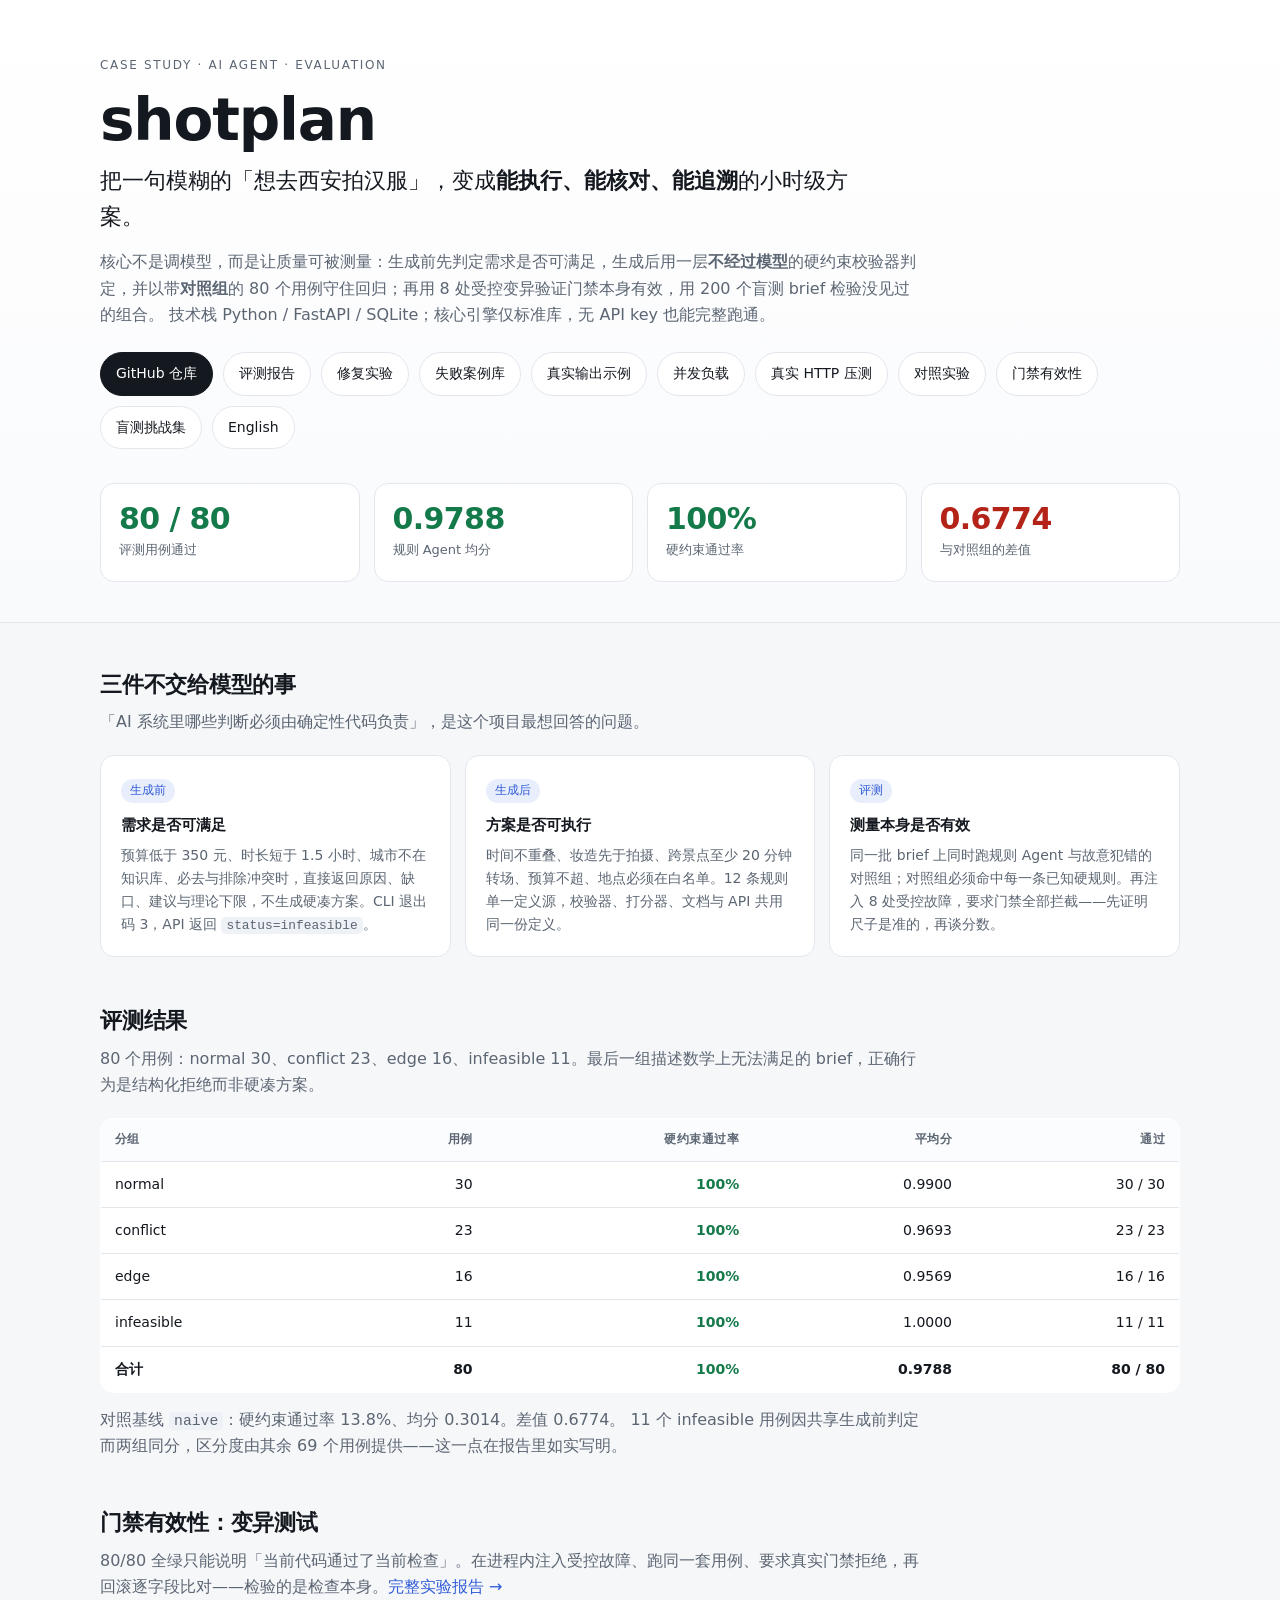
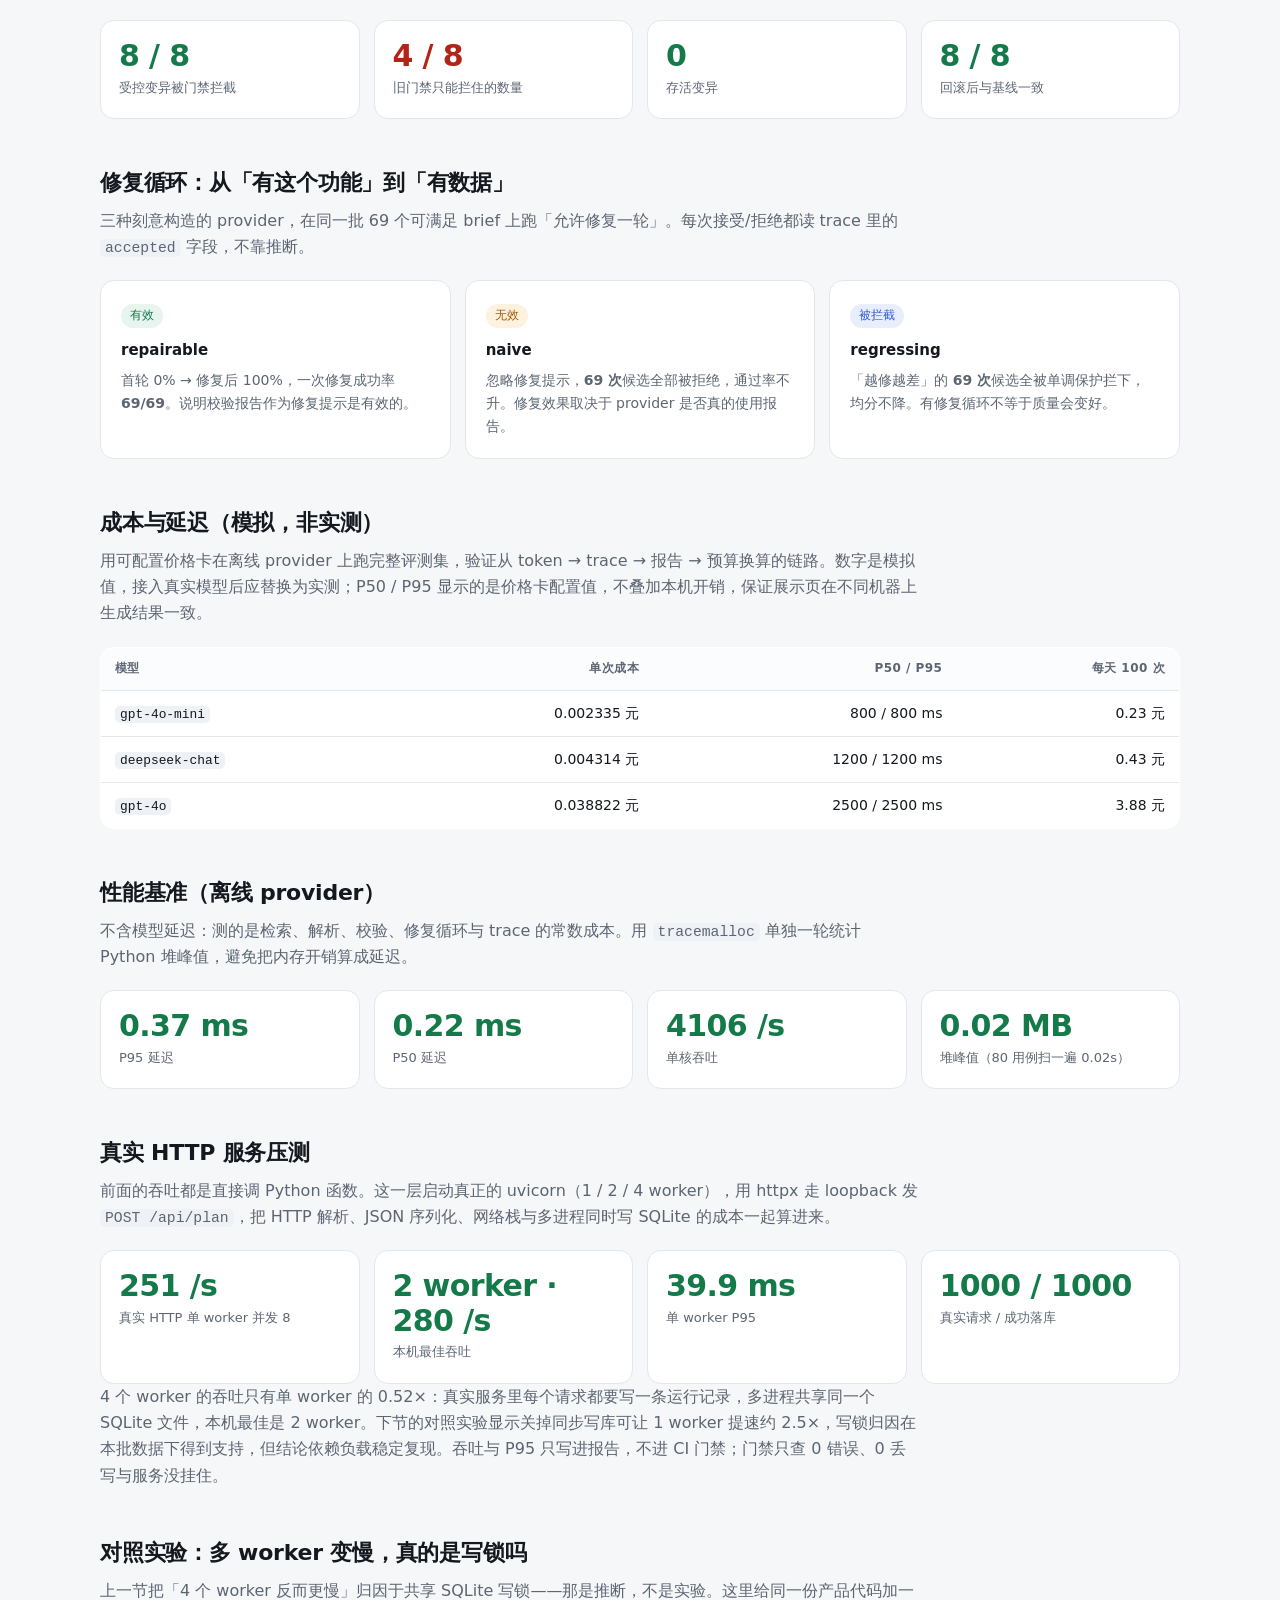
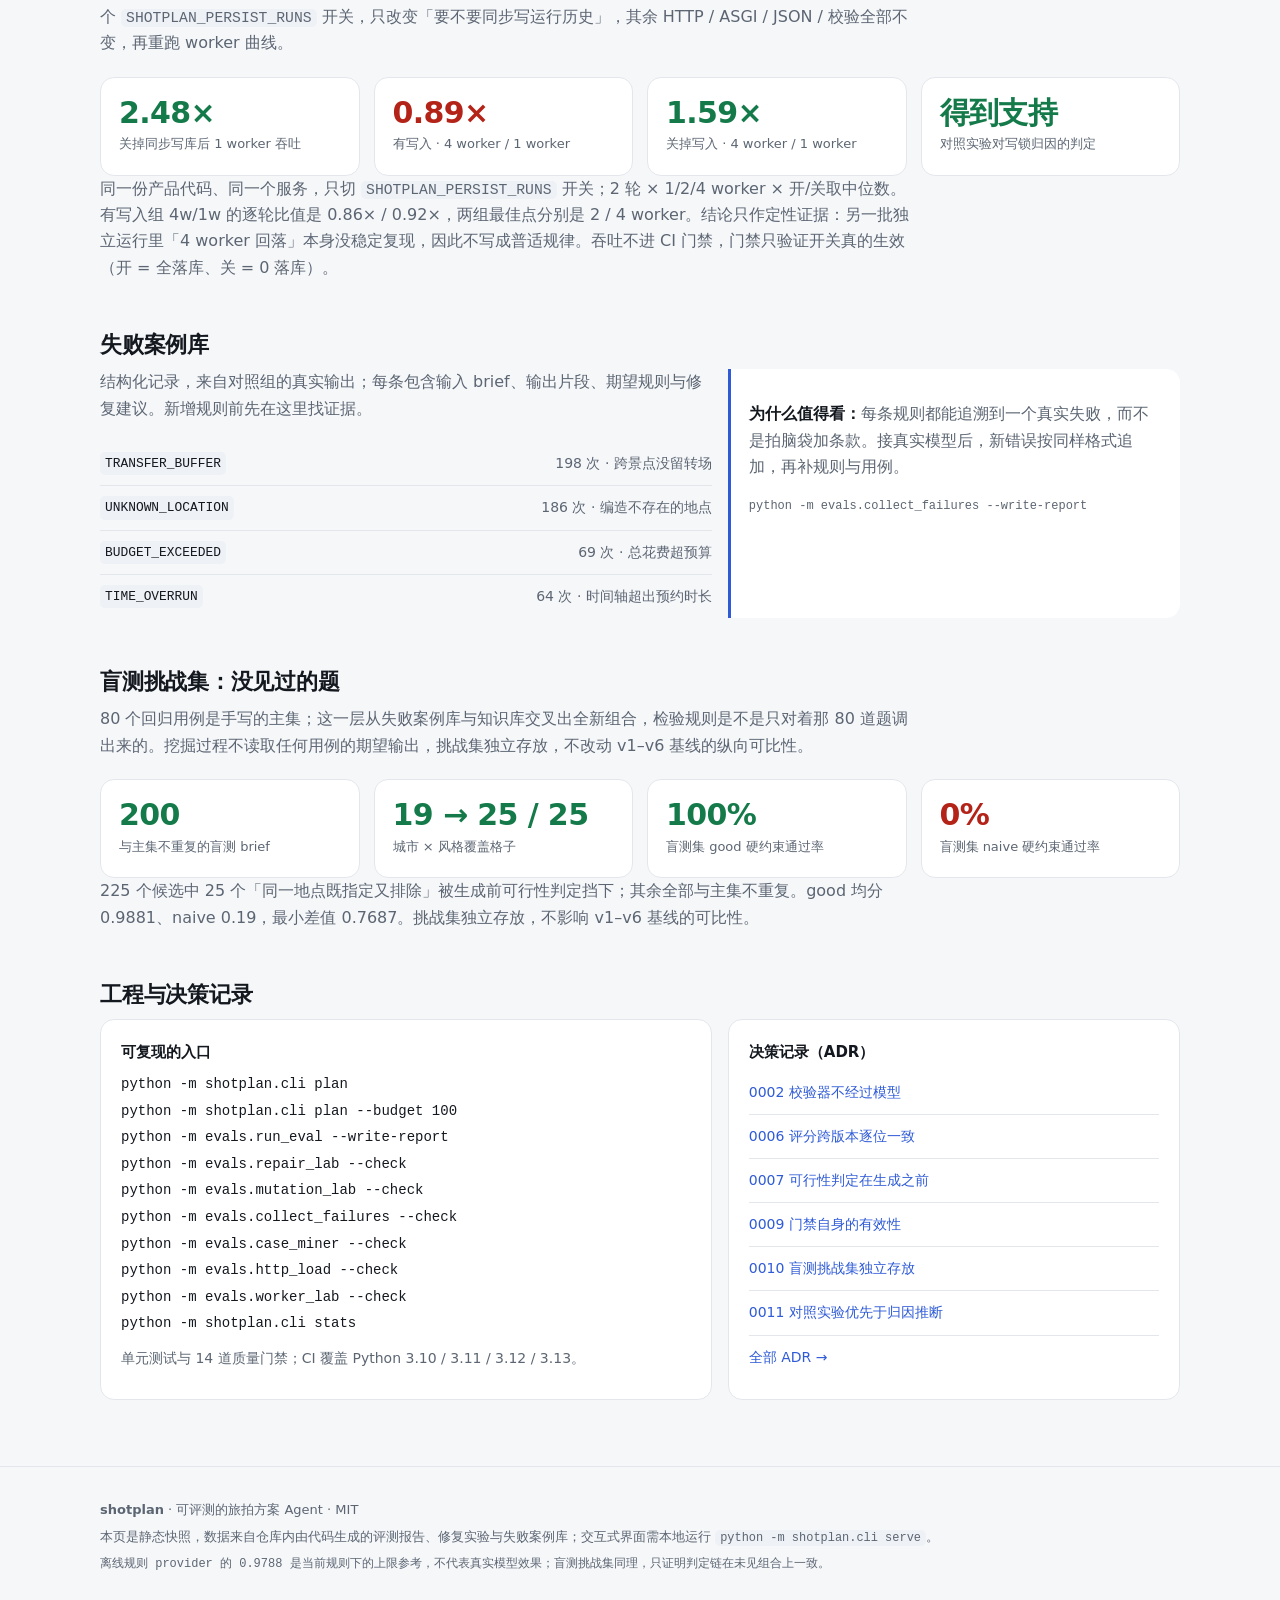
==== docs/index.html @ bf177c8c "feat: test the v0.8.0 bottleneck claim with a controlled experiment (v0.9.0) v0.8.0 inferred from on" ====
<!DOCTYPE html>
<html lang="zh-CN">
<head>
<meta charset="utf-8">
<meta name="viewport" content="width=device-width, initial-scale=1">
<title>shotplan · 可评测的旅拍方案 Agent</title>
<meta name="description" content="一个把「可执行」写成可测试规则、并用对照组评测证明质量可测量的 AI Agent 项目。">
<style>
  :root {
    --bg: #f6f7f9;
    --surface: #ffffff;
    --ink: #14181f;
    --muted: #5c6673;
    --line: #e3e7ec;
    --brand: #2f5bd7;
    --brand-soft: #e9eefc;
    --good: #157a4a;
    --good-soft: #e7f5ee;
    --warn: #a35a00;
    --warn-soft: #fdf1e0;
    --bad: #b42318;
    --bad-soft: #fdeceb;
    --radius: 14px;
    --mono: ui-monospace, SFMono-Regular, Menlo, Consolas, monospace;
  }
  * { box-sizing: border-box; }
  body {
    margin: 0;
    background: var(--bg);
    color: var(--ink);
    font-family: system-ui, -apple-system, "Segoe UI", "PingFang SC", "Microsoft YaHei", sans-serif;
    line-height: 1.65;
    -webkit-font-smoothing: antialiased;
  }
  .wrap { width: min(1080px, calc(100% - 40px)); margin: 0 auto; }
  a { color: var(--brand); text-decoration: none; }
  a:hover { text-decoration: underline; }
  code { font-family: var(--mono); font-size: .92em; background: #eef1f5; padding: 1px 5px; border-radius: 5px; }

  .hero { background: linear-gradient(180deg, #ffffff 0%, #f9fafc 100%); border-bottom: 1px solid var(--line); padding: 56px 0 40px; }
  .eyebrow { font-size: 12px; letter-spacing: .14em; color: var(--muted); text-transform: uppercase; margin-bottom: 14px; }
  h1 { font-size: clamp(38px, 6vw, 58px); line-height: 1.05; margin: 0 0 12px; letter-spacing: -.02em; }
  .lede { font-size: clamp(18px, 2.2vw, 22px); margin: 0 0 14px; max-width: 760px; }
  .sub { color: var(--muted); max-width: 820px; margin: 0 0 24px; }
  .links { display: flex; flex-wrap: wrap; gap: 10px; margin-bottom: 34px; }
  .btn { display: inline-flex; align-items: center; gap: 8px; padding: 9px 15px; border-radius: 999px; border: 1px solid var(--line); background: var(--surface); color: var(--ink); font-size: 14px; }
  .btn.primary { background: var(--ink); border-color: var(--ink); color: #fff; }
  .btn:hover { text-decoration: none; border-color: #c9d0d9; }
  .btn.primary:hover { background: #000; }

  .metrics { display: grid; grid-template-columns: repeat(auto-fit, minmax(180px, 1fr)); gap: 14px; }
  .metric { background: var(--surface); border: 1px solid var(--line); border-radius: var(--radius); padding: 18px; }
  .metric b { display: block; font-size: 30px; line-height: 1.15; letter-spacing: -.02em; }
  .metric span { color: var(--muted); font-size: 13px; }
  .metric.good b { color: var(--good); }
  .metric.bad b { color: var(--bad); }

  main { padding: 44px 0 20px; }
  section { margin-bottom: 46px; }
  h2 { font-size: 22px; margin: 0 0 6px; letter-spacing: -.01em; }
  .section-note { color: var(--muted); margin: 0 0 20px; max-width: 820px; }
  h3 { font-size: 15px; margin: 0 0 6px; }

  .cards { display: grid; grid-template-columns: repeat(auto-fit, minmax(260px, 1fr)); gap: 14px; }
  .card { background: var(--surface); border: 1px solid var(--line); border-radius: var(--radius); padding: 20px; }
  .card p { color: var(--muted); margin: 0; font-size: 14px; }
  .tag { display: inline-block; font-size: 12px; padding: 2px 9px; border-radius: 999px; background: var(--brand-soft); color: var(--brand); margin-bottom: 10px; }
  .tag.good { background: var(--good-soft); color: var(--good); }
  .tag.warn { background: var(--warn-soft); color: var(--warn); }

  table { width: 100%; border-collapse: collapse; background: var(--surface); border: 1px solid var(--line); border-radius: var(--radius); overflow: hidden; font-size: 14px; }
  th, td { padding: 11px 14px; text-align: left; border-bottom: 1px solid var(--line); vertical-align: top; }
  th { background: #fbfcfd; font-weight: 600; color: var(--muted); font-size: 12px; letter-spacing: .04em; text-transform: uppercase; }
  tr:last-child td { border-bottom: none; }
  td.num, th.num { text-align: right; font-variant-numeric: tabular-nums; }
  .pass { color: var(--good); font-weight: 600; }
  .fail { color: var(--bad); font-weight: 600; }

  .split { display: grid; grid-template-columns: 1.15fr .85fr; gap: 16px; }
  @media (max-width: 820px) { .split { grid-template-columns: 1fr; } }

  .quote { border-left: 3px solid var(--brand); background: var(--surface); border-radius: 0 var(--radius) var(--radius) 0; padding: 16px 18px; color: var(--muted); }
  .quote strong { color: var(--ink); }

  ul.clean { list-style: none; padding: 0; margin: 0; }
  ul.clean li { padding: 10px 0; border-bottom: 1px solid var(--line); display: flex; gap: 10px; justify-content: space-between; font-size: 14px; }
  ul.clean li:last-child { border-bottom: none; }
  ul.clean span { color: var(--muted); }

  footer { border-top: 1px solid var(--line); padding: 26px 0 44px; color: var(--muted); font-size: 13px; }
  footer p { margin: 6px 0; }
  .mono { font-family: var(--mono); font-size: 12px; }
</style>
</head>
<body>

<header class="hero">
  <div class="wrap">
    <div class="eyebrow">Case study · AI agent · Evaluation</div>
    <h1>shotplan</h1>
    <p class="lede">把一句模糊的「想去西安拍汉服」，变成<strong>能执行、能核对、能追溯</strong>的小时级方案。</p>
    <p class="sub">
      核心不是调模型，而是让质量可被测量：生成前先判定需求是否可满足，生成后用一层<strong>不经过模型</strong>的硬约束校验器判定，并以带<strong>对照组</strong>的 80 个用例守住回归；再用 8 处受控变异验证门禁本身有效，用 200 个盲测 brief 检验没见过的组合。
      技术栈 Python / FastAPI / SQLite；核心引擎仅标准库，无 API key 也能完整跑通。
    </p>
    <div class="links">
      <a class="btn primary" href="https://github.com/zhaozilong6666/shotplan">GitHub 仓库</a>
      <a class="btn" href="https://github.com/zhaozilong6666/shotplan/blob/main/docs/eval-report.md">评测报告</a>
      <a class="btn" href="https://github.com/zhaozilong6666/shotplan/blob/main/docs/repair-experiment.md">修复实验</a>
      <a class="btn" href="https://github.com/zhaozilong6666/shotplan/blob/main/docs/failure-gallery.md">失败案例库</a>
      <a class="btn" href="https://github.com/zhaozilong6666/shotplan/blob/main/docs/examples.md">真实输出示例</a>
      <a class="btn" href="https://github.com/zhaozilong6666/shotplan/blob/main/docs/loadtest.md">并发负载</a>
      <a class="btn" href="https://github.com/zhaozilong6666/shotplan/blob/main/docs/http-load.md">真实 HTTP 压测</a>
      <a class="btn" href="https://github.com/zhaozilong6666/shotplan/blob/main/docs/worker-bottleneck.md">对照实验</a>
      <a class="btn" href="https://github.com/zhaozilong6666/shotplan/blob/main/docs/mutation-report.md">门禁有效性</a>
      <a class="btn" href="https://github.com/zhaozilong6666/shotplan/blob/main/docs/case-mining.md">盲测挑战集</a>
      <a class="btn" href="https://github.com/zhaozilong6666/shotplan/blob/main/README.en.md">English</a>
    </div>
    <div class="metrics">
      <div class="metric good"><b>80 / 80</b><span>评测用例通过</span></div>
      <div class="metric good"><b>0.9788</b><span>规则 Agent 均分</span></div>
      <div class="metric good"><b>100%</b><span>硬约束通过率</span></div>
      <div class="metric bad"><b>0.6774</b><span>与对照组的差值</span></div>
    </div>
  </header>

<main class="wrap">

  <section>
    <h2>三件不交给模型的事</h2>
    <p class="section-note">「AI 系统里哪些判断必须由确定性代码负责」，是这个项目最想回答的问题。</p>
    <div class="cards">
      <div class="card">
        <span class="tag">生成前</span>
        <h3>需求是否可满足</h3>
        <p>预算低于 350 元、时长短于 1.5 小时、城市不在知识库、必去与排除冲突时，直接返回原因、缺口、建议与理论下限，不生成硬凑方案。CLI 退出码 3，API 返回 <code>status=infeasible</code>。</p>
      </div>
      <div class="card">
        <span class="tag">生成后</span>
        <h3>方案是否可执行</h3>
        <p>时间不重叠、妆造先于拍摄、跨景点至少 20 分钟转场、预算不超、地点必须在白名单。12 条规则单一定义源，校验器、打分器、文档与 API 共用同一份定义。</p>
      </div>
      <div class="card">
        <span class="tag">评测</span>
        <h3>测量本身是否有效</h3>
        <p>同一批 brief 上同时跑规则 Agent 与故意犯错的对照组；对照组必须命中每一条已知硬规则。再注入 8 处受控故障，要求门禁全部拦截——先证明尺子是准的，再谈分数。</p>
      </div>
    </div>
  </section>

  <section>
    <h2>评测结果</h2>
    <p class="section-note">80 个用例：normal 30、conflict 23、edge 16、infeasible 11。最后一组描述数学上无法满足的 brief，正确行为是结构化拒绝而非硬凑方案。</p>
    <table>
      <thead>
        <tr><th>分组</th><th class="num">用例</th><th class="num">硬约束通过率</th><th class="num">平均分</th><th class="num">通过</th></tr>
      </thead>
      <tbody>
        <tr><td>normal</td><td class="num">30</td><td class="num pass">100%</td><td class="num">0.9900</td><td class="num">30 / 30</td></tr>
        <tr><td>conflict</td><td class="num">23</td><td class="num pass">100%</td><td class="num">0.9693</td><td class="num">23 / 23</td></tr>
        <tr><td>edge</td><td class="num">16</td><td class="num pass">100%</td><td class="num">0.9569</td><td class="num">16 / 16</td></tr>
        <tr><td>infeasible</td><td class="num">11</td><td class="num pass">100%</td><td class="num">1.0000</td><td class="num">11 / 11</td></tr>
        <tr><td><strong>合计</strong></td><td class="num"><strong>80</strong></td><td class="num pass"><strong>100%</strong></td><td class="num"><strong>0.9788</strong></td><td class="num"><strong>80 / 80</strong></td></tr>
      </tbody>
    </table>
    <p class="section-note" style="margin-top:14px">
      对照基线 <code>naive</code>：硬约束通过率 13.8%、均分 0.3014。差值 0.6774。
      11 个 infeasible 用例因共享生成前判定而两组同分，区分度由其余 69 个用例提供——这一点在报告里如实写明。
    </p>
  </section>

  <section>
    <h2>门禁有效性：变异测试</h2>
    <p class="section-note">80/80 全绿只能说明「当前代码通过了当前检查」。在进程内注入受控故障、跑同一套用例、要求真实门禁拒绝，再回滚逐字段比对——检验的是检查本身。<a href="https://github.com/zhaozilong6666/shotplan/blob/main/docs/mutation-report.md">完整实验报告 →</a></p>
    <div class="metrics mutation">
      <div class="metric good"><b>8 / 8</b><span>受控变异被门禁拦截</span></div>
      <div class="metric bad"><b>4 / 8</b><span>旧门禁只能拦住的数量</span></div>
      <div class="metric good"><b>0</b><span>存活变异</span></div>
      <div class="metric good"><b>8 / 8</b><span>回滚后与基线一致</span></div>
    </div>
  </section>

  <section>
    <h2>修复循环：从「有这个功能」到「有数据」</h2>
    <p class="section-note">三种刻意构造的 provider，在同一批 69 个可满足 brief 上跑「允许修复一轮」。每次接受/拒绝都读 trace 里的 <code>accepted</code> 字段，不靠推断。</p>
    <div class="cards">
      <div class="card">
        <span class="tag good">有效</span>
        <h3>repairable</h3>
        <p>首轮 0% → 修复后 100%，一次修复成功率 <strong>69/69</strong>。说明校验报告作为修复提示是有效的。</p>
      </div>
      <div class="card">
        <span class="tag warn">无效</span>
        <h3>naive</h3>
        <p>忽略修复提示，<strong>69 次</strong>候选全部被拒绝，通过率不升。修复效果取决于 provider 是否真的使用报告。</p>
      </div>
      <div class="card">
        <span class="tag">被拦截</span>
        <h3>regressing</h3>
        <p>「越修越差」的 <strong>69 次</strong>候选全被单调保护拦下，均分不降。有修复循环不等于质量会变好。</p>
      </div>
    </div>
  </section>

  <section>
    <h2>成本与延迟（模拟，非实测）</h2>
    <p class="section-note">用可配置价格卡在离线 provider 上跑完整评测集，验证从 token → trace → 报告 → 预算换算的链路。数字是模拟值，接入真实模型后应替换为实测；P50 / P95 显示的是价格卡配置值，不叠加本机开销，保证展示页在不同机器上生成结果一致。</p>
    <table>
      <thead>
        <tr><th>模型</th><th class="num">单次成本</th><th class="num">P50 / P95</th><th class="num">每天 100 次</th></tr>
      </thead>
      <tbody>
        <tr><td><code>gpt-4o-mini</code></td><td class="num">0.002335 元</td><td class="num">800 / 800 ms</td><td class="num">0.23 元</td></tr>
        <tr><td><code>deepseek-chat</code></td><td class="num">0.004314 元</td><td class="num">1200 / 1200 ms</td><td class="num">0.43 元</td></tr>
        <tr><td><code>gpt-4o</code></td><td class="num">0.038822 元</td><td class="num">2500 / 2500 ms</td><td class="num">3.88 元</td></tr>
      </tbody>
    </table>
  </section>

  <section>
    <h2>性能基准（离线 provider）</h2>
    <p class="section-note">不含模型延迟：测的是检索、解析、校验、修复循环与 trace 的常数成本。用 <code>tracemalloc</code> 单独一轮统计 Python 堆峰值，避免把内存开销算成延迟。</p>
    <div class="metrics perf">
      <div class="metric good"><b>0.37 ms</b><span>P95 延迟</span></div>
      <div class="metric good"><b>0.22 ms</b><span>P50 延迟</span></div>
      <div class="metric good"><b>4106 /s</b><span>单核吞吐</span></div>
      <div class="metric good"><b>0.02 MB</b><span>堆峰值（80 用例扫一遍 0.02s）</span></div>
    </div>
  </section>

  <section>
    <h2>真实 HTTP 服务压测</h2>
    <p class="section-note">前面的吞吐都是直接调 Python 函数。这一层启动真正的 uvicorn（1 / 2 / 4 worker），用 httpx 走 loopback 发 <code>POST /api/plan</code>，把 HTTP 解析、JSON 序列化、网络栈与多进程同时写 SQLite 的成本一起算进来。</p>
    <div class="metrics http-load">
      <div class="metric good"><b>251 /s</b><span>真实 HTTP 单 worker 并发 8</span></div>
      <div class="metric good"><b>2 worker · 280 /s</b><span>本机最佳吞吐</span></div>
      <div class="metric good"><b>39.9 ms</b><span>单 worker P95</span></div>
      <div class="metric good"><b>1000 / 1000</b><span>真实请求 / 成功落库</span></div>
    </div>
    <p class="section-note http-note">
      4 个 worker 的吞吐只有单 worker 的 0.52×：真实服务里每个请求都要写一条运行记录，多进程共享同一个 SQLite 文件，本机最佳是 2 worker。下节的对照实验显示关掉同步写库可让 1 worker 提速约 2.5×，写锁归因在本批数据下得到支持，但结论依赖负载稳定复现。吞吐与 P95 只写进报告，不进 CI 门禁；门禁只查 0 错误、0 丢写与服务没挂住。
    </p>
  </section>

  <section>
    <h2>对照实验：多 worker 变慢，真的是写锁吗</h2>
    <p class="section-note">上一节把「4 个 worker 反而更慢」归因于共享 SQLite 写锁——那是推断，不是实验。这里给同一份产品代码加一个 <code>SHOTPLAN_PERSIST_RUNS</code> 开关，只改变「要不要同步写运行历史」，其余 HTTP / ASGI / JSON / 校验全部不变，再重跑 worker 曲线。</p>
    <div class="metrics worker">
      <div class="metric good"><b>2.48×</b><span>关掉同步写库后 1 worker 吞吐</span></div>
      <div class="metric bad"><b>0.89×</b><span>有写入 · 4 worker / 1 worker</span></div>
      <div class="metric good"><b>1.59×</b><span>关掉写入 · 4 worker / 1 worker</span></div>
      <div class="metric good"><b>得到支持</b><span>对照实验对写锁归因的判定</span></div>
    </div>
    <p class="section-note worker-note">
      同一份产品代码、同一个服务，只切 <code>SHOTPLAN_PERSIST_RUNS</code> 开关；2 轮 × 1/2/4 worker × 开/关取中位数。有写入组 4w/1w 的逐轮比值是 0.86× / 0.92×，两组最佳点分别是 2 / 4 worker。结论只作定性证据：另一批独立运行里「4 worker 回落」本身没稳定复现，因此不写成普适规律。吞吐不进 CI 门禁，门禁只验证开关真的生效（开 = 全落库、关 = 0 落库）。
    </p>
  </section>

  <section>
    <h2>失败案例库</h2>
    <div class="split">
      <div>
        <p class="section-note">结构化记录，来自对照组的真实输出；每条包含输入 brief、输出片段、期望规则与修复建议。新增规则前先在这里找证据。</p>
        <ul class="clean">
          <li><code>TRANSFER_BUFFER</code><span>198 次 · 跨景点没留转场</span></li>
          <li><code>UNKNOWN_LOCATION</code><span>186 次 · 编造不存在的地点</span></li>
          <li><code>BUDGET_EXCEEDED</code><span>69 次 · 总花费超预算</span></li>
          <li><code>TIME_OVERRUN</code><span>64 次 · 时间轴超出预约时长</span></li>
        </ul>
      </div>
      <div class="quote">
        <p><strong>为什么值得看：</strong>每条规则都能追溯到一个真实失败，而不是拍脑袋加条款。接真实模型后，新错误按同样格式追加，再补规则与用例。</p>
        <p class="mono">python -m evals.collect_failures --write-report</p>
      </div>
    </div>
  </section>

  <section>
    <h2>盲测挑战集：没见过的题</h2>
    <p class="section-note">80 个回归用例是手写的主集；这一层从失败案例库与知识库交叉出全新组合，检验规则是不是只对着那 80 道题调出来的。挖掘过程不读取任何用例的期望输出，挑战集独立存放，不改动 v1–v6 基线的纵向可比性。</p>
    <div class="metrics challenge">
      <div class="metric good"><b>200</b><span>与主集不重复的盲测 brief</span></div>
      <div class="metric good"><b>19 → 25 / 25</b><span>城市 × 风格覆盖格子</span></div>
      <div class="metric good"><b>100%</b><span>盲测集 good 硬约束通过率</span></div>
      <div class="metric bad"><b>0%</b><span>盲测集 naive 硬约束通过率</span></div>
    </div>
    <p class="section-note challenge-note">
      225 个候选中 25 个「同一地点既指定又排除」被生成前可行性判定挡下；其余全部与主集不重复。good 均分 0.9881、naive 0.19，最小差值 0.7687。挑战集独立存放，不影响 v1–v6 基线的可比性。
    </p>
  </section>

  <section>
    <h2>工程与决策记录</h2>
    <div class="split">
      <div class="card">
        <h3>可复现的入口</h3>
        <p class="mono" style="color:var(--ink); line-height:1.9">
          python -m shotplan.cli plan<br>
          python -m shotplan.cli plan --budget 100<br>
          python -m evals.run_eval --write-report<br>
          python -m evals.repair_lab --check<br>
          python -m evals.mutation_lab --check<br>
          python -m evals.collect_failures --check<br>
          python -m evals.case_miner --check<br>
          python -m evals.http_load --check<br>
          python -m evals.worker_lab --check<br>
          python -m shotplan.cli stats
        </p>
        <p style="margin-top:10px">单元测试与 14 道质量门禁；CI 覆盖 Python 3.10 / 3.11 / 3.12 / 3.13。</p>
      </div>
      <div class="card">
        <h3>决策记录（ADR）</h3>
        <ul class="clean">
          <li><a href="https://github.com/zhaozilong6666/shotplan/blob/main/docs/adr/0002-validator-outside-model.md">0002 校验器不经过模型</a></li>
          <li><a href="https://github.com/zhaozilong6666/shotplan/blob/main/docs/adr/0006-scoring-determinism.md">0006 评分跨版本逐位一致</a></li>
          <li><a href="https://github.com/zhaozilong6666/shotplan/blob/main/docs/adr/0007-feasibility-before-generation.md">0007 可行性判定在生成之前</a></li>
          <li><a href="https://github.com/zhaozilong6666/shotplan/blob/main/docs/adr/0009-gate-sensitivity.md">0009 门禁自身的有效性</a></li>
          <li><a href="https://github.com/zhaozilong6666/shotplan/blob/main/docs/adr/0010-holdout-challenge-set.md">0010 盲测挑战集独立存放</a></li>
          <li><a href="https://github.com/zhaozilong6666/shotplan/blob/main/docs/adr/0011-controlled-experiment-over-inference.md">0011 对照实验优先于归因推断</a></li>
          <li><a href="https://github.com/zhaozilong6666/shotplan/tree/main/docs/adr">全部 ADR →</a></li>
        </ul>
      </div>
    </div>
  </section>

</main>

<footer>
  <div class="wrap">
    <p><strong>shotplan</strong> · 可评测的旅拍方案 Agent · MIT</p>
    <p>本页是静态快照，数据来自仓库内由代码生成的评测报告、修复实验与失败案例库；交互式界面需本地运行 <code>python -m shotplan.cli serve</code>。</p>
    <p class="mono">离线规则 provider 的 0.9788 是当前规则下的上限参考，不代表真实模型效果；盲测挑战集同理，只证明判定链在未见组合上一致。</p>
  </div>
</footer>

</body>
</html>
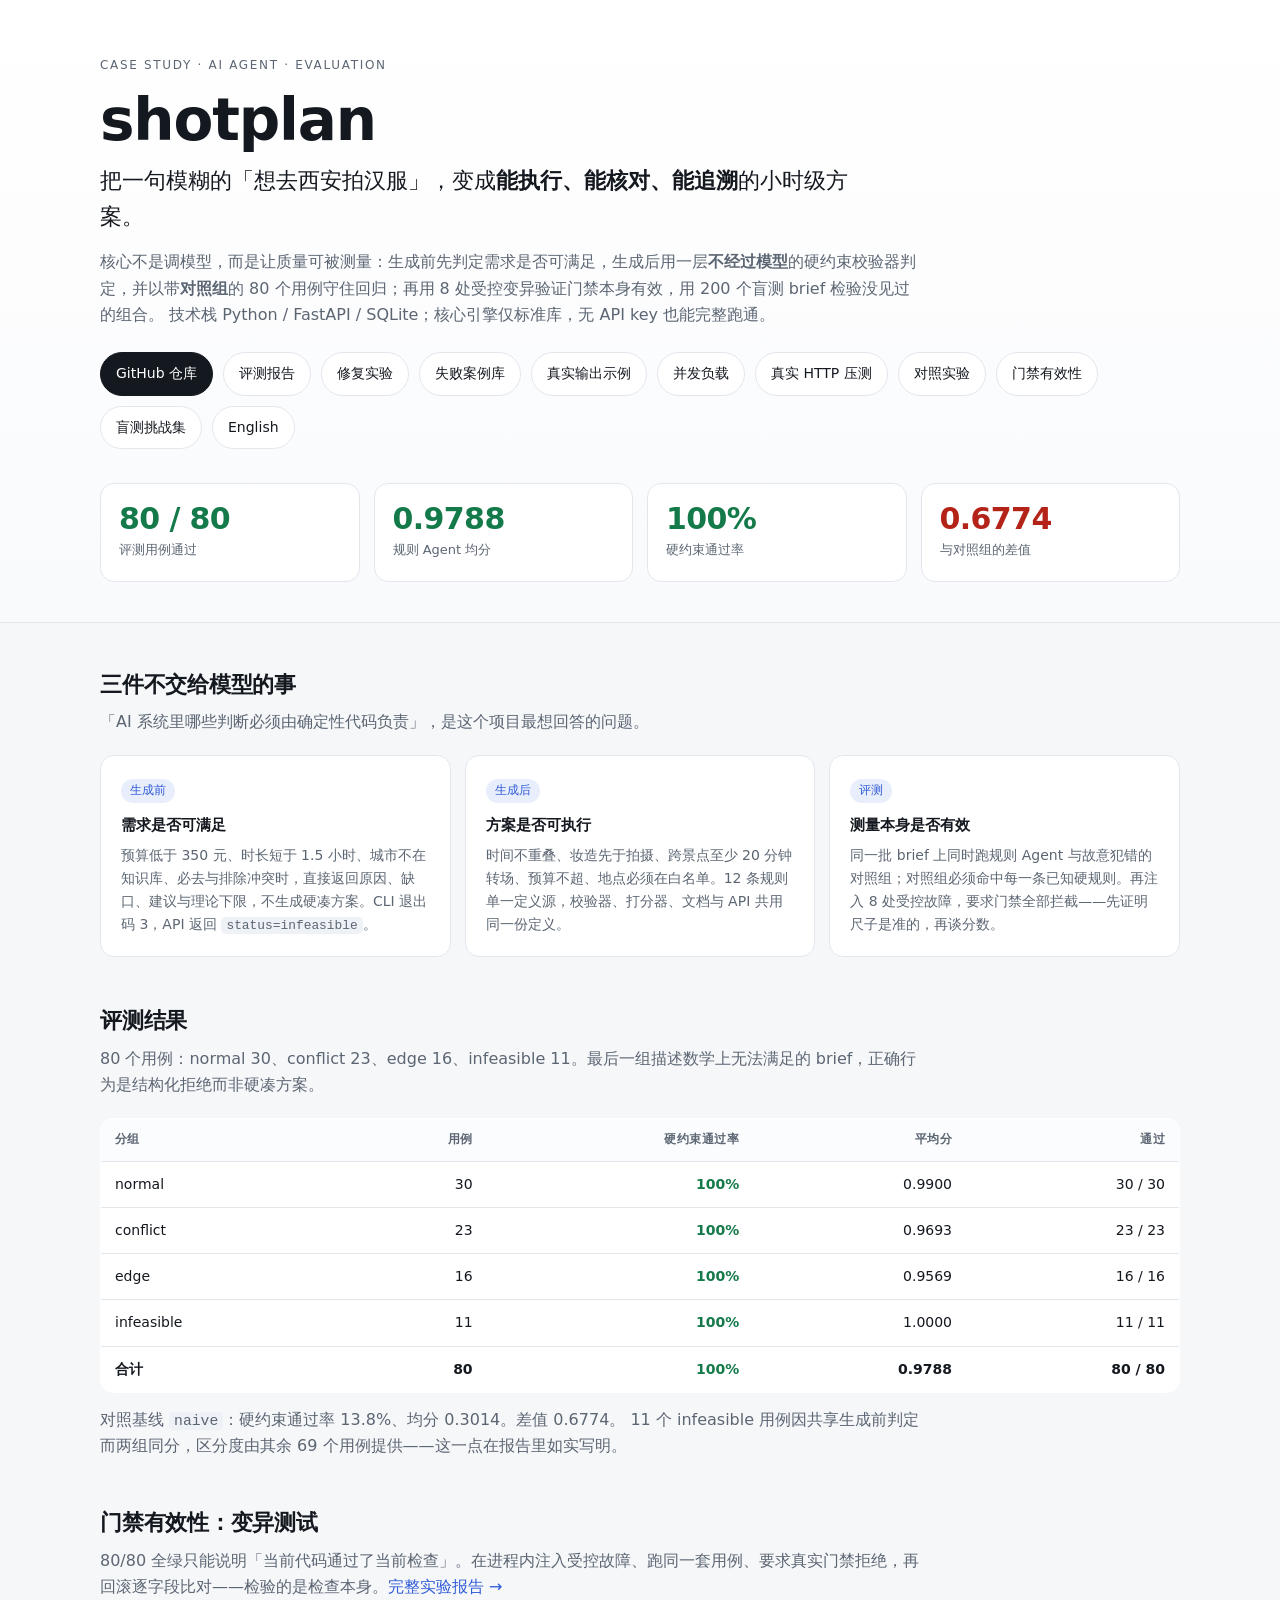
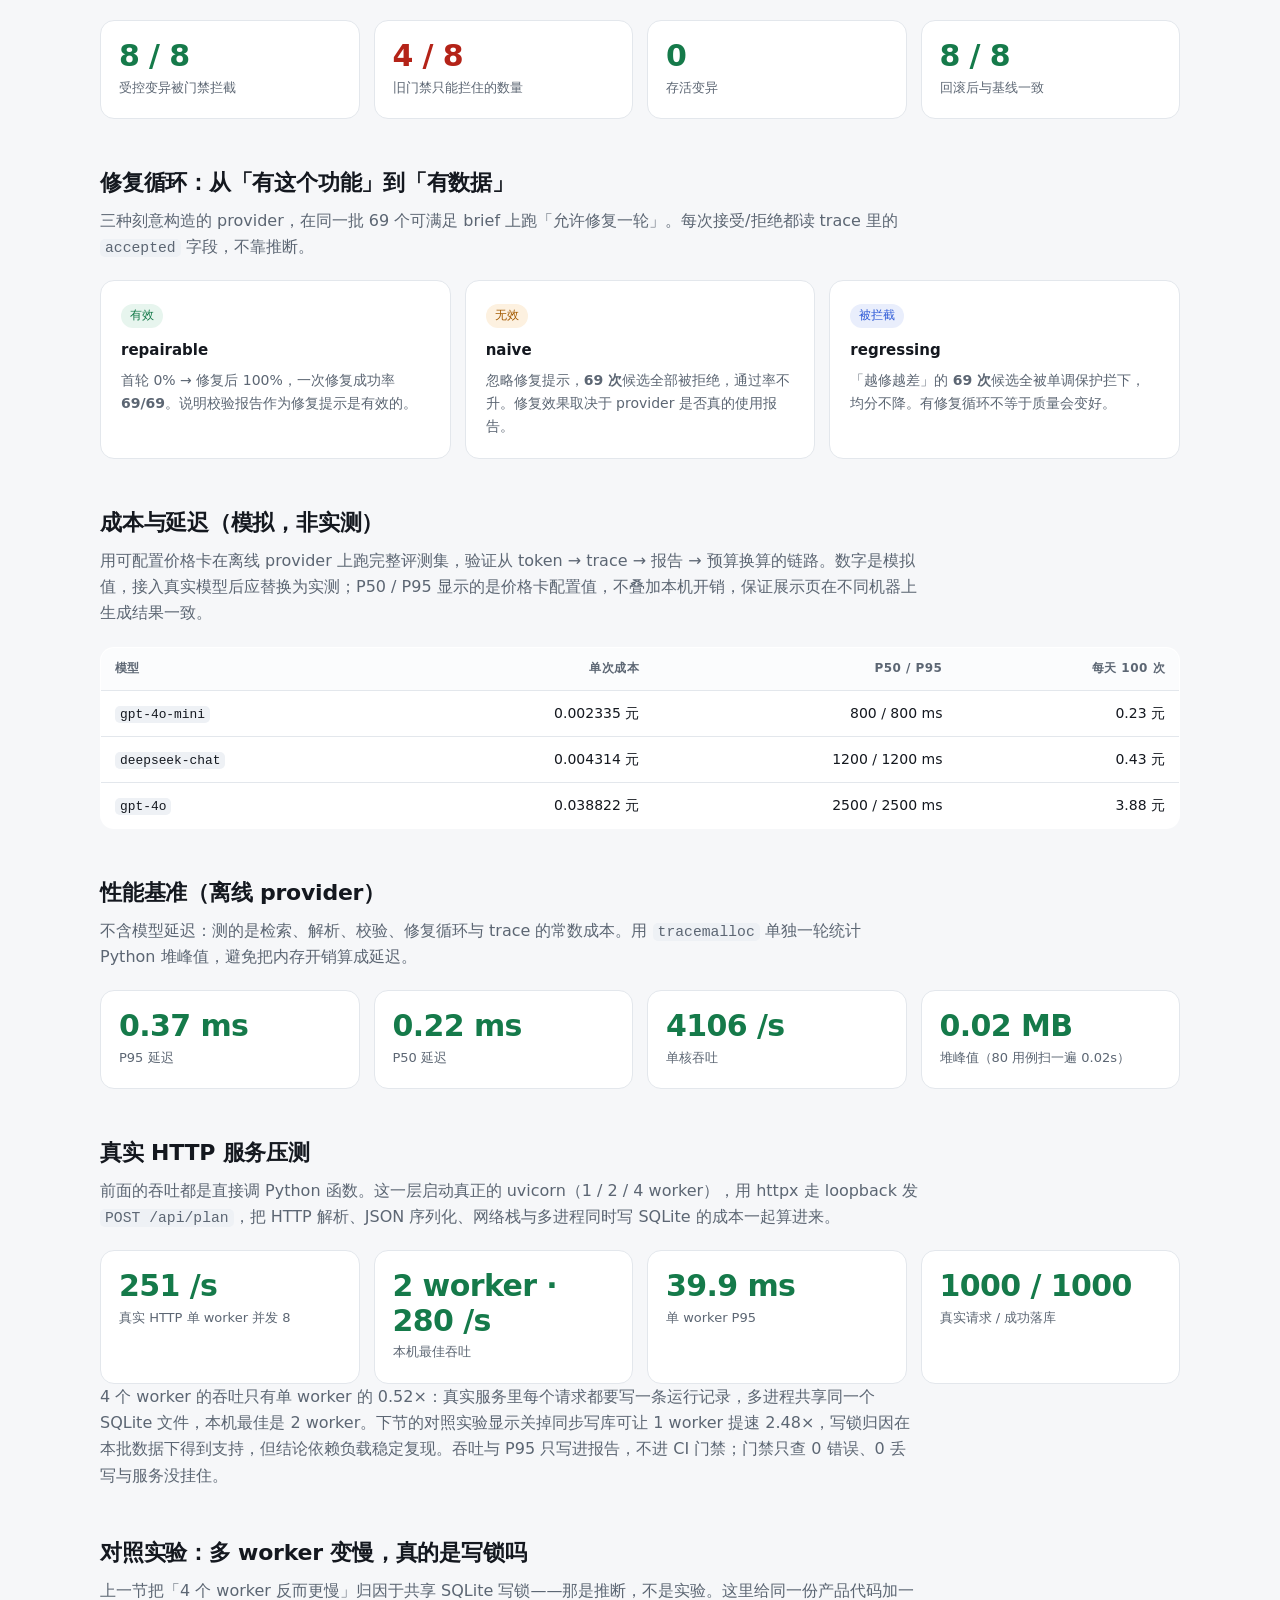
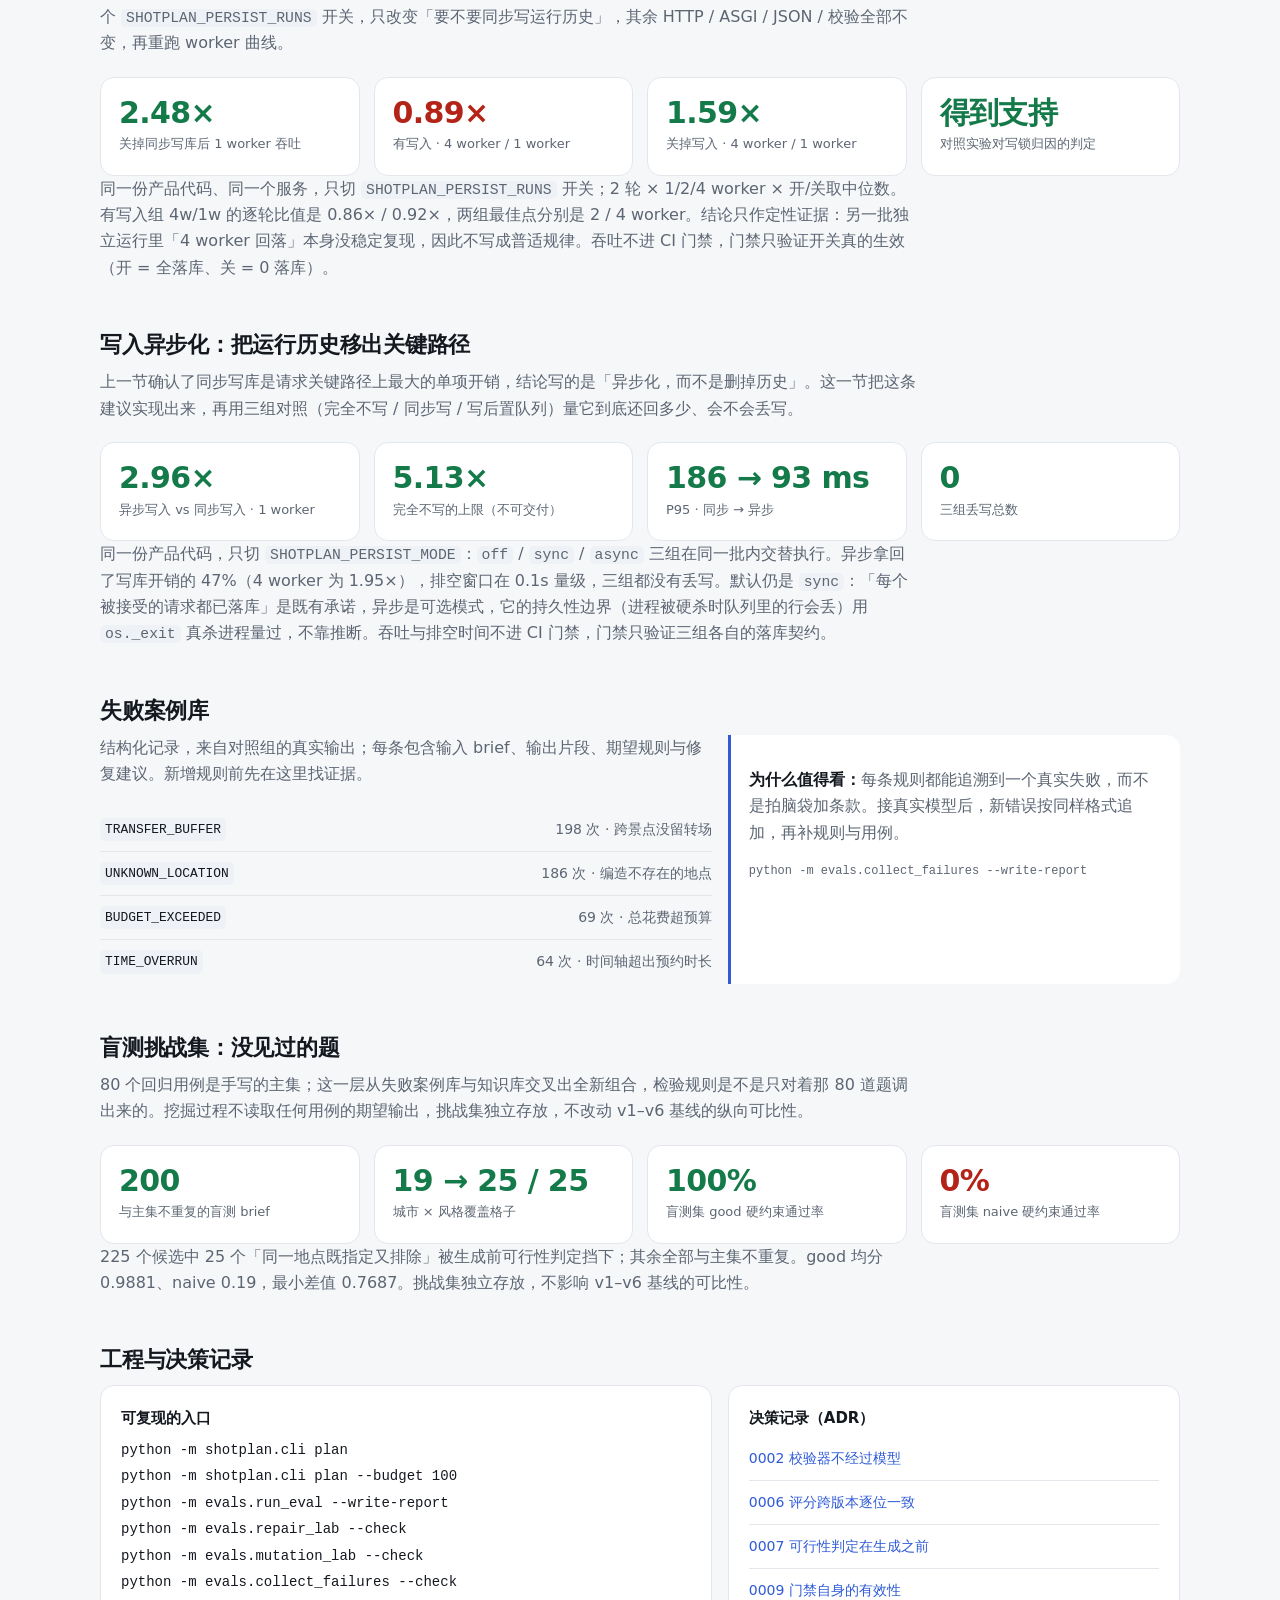
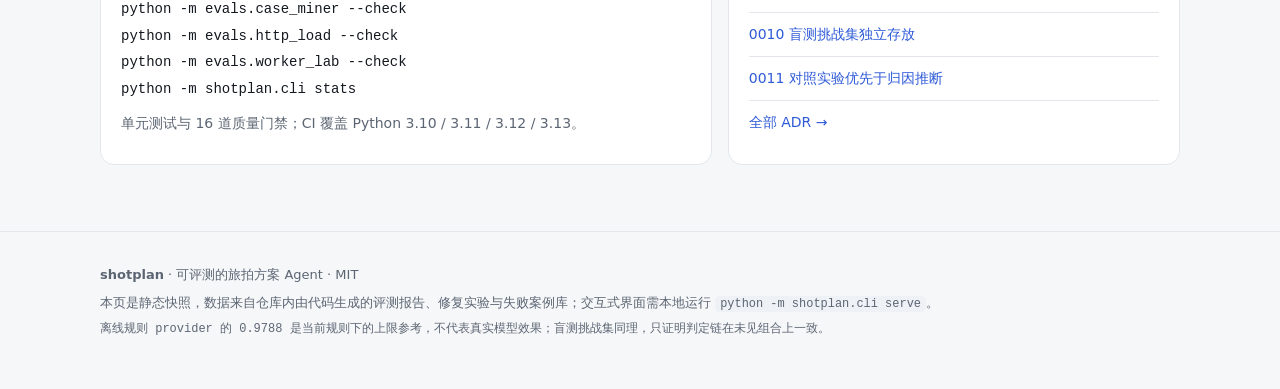
==== commit dec3fe73: "feat: move run-history writes off the request path, and make the pipeline contract executable (v0.10" ====
--- a/docs/index.html
+++ b/docs/index.html
@@ -238,7 +238,7 @@
       <div class="metric good"><b>1000 / 1000</b><span>真实请求 / 成功落库</span></div>
     </div>
     <p class="section-note http-note">
-      4 个 worker 的吞吐只有单 worker 的 0.52×：真实服务里每个请求都要写一条运行记录，多进程共享同一个 SQLite 文件，本机最佳是 2 worker。下节的对照实验显示关掉同步写库可让 1 worker 提速约 2.5×，写锁归因在本批数据下得到支持，但结论依赖负载稳定复现。吞吐与 P95 只写进报告，不进 CI 门禁；门禁只查 0 错误、0 丢写与服务没挂住。
+      4 个 worker 的吞吐只有单 worker 的 0.52×：真实服务里每个请求都要写一条运行记录，多进程共享同一个 SQLite 文件，本机最佳是 2 worker。下节的对照实验显示关掉同步写库可让 1 worker 提速 2.48×，写锁归因在本批数据下得到支持，但结论依赖负载稳定复现。吞吐与 P95 只写进报告，不进 CI 门禁；门禁只查 0 错误、0 丢写与服务没挂住。
     </p>
   </section>
 
@@ -253,6 +253,20 @@
     </div>
     <p class="section-note worker-note">
       同一份产品代码、同一个服务，只切 <code>SHOTPLAN_PERSIST_RUNS</code> 开关；2 轮 × 1/2/4 worker × 开/关取中位数。有写入组 4w/1w 的逐轮比值是 0.86× / 0.92×，两组最佳点分别是 2 / 4 worker。结论只作定性证据：另一批独立运行里「4 worker 回落」本身没稳定复现，因此不写成普适规律。吞吐不进 CI 门禁，门禁只验证开关真的生效（开 = 全落库、关 = 0 落库）。
+    </p>
+  </section>
+
+  <section>
+    <h2>写入异步化：把运行历史移出关键路径</h2>
+    <p class="section-note">上一节确认了同步写库是请求关键路径上最大的单项开销，结论写的是「异步化，而不是删掉历史」。这一节把这条建议实现出来，再用三组对照（完全不写 / 同步写 / 写后置队列）量它到底还回多少、会不会丢写。</p>
+    <div class="metrics persist">
+      <div class="metric good"><b>2.96×</b><span>异步写入 vs 同步写入 · 1 worker</span></div>
+      <div class="metric good"><b>5.13×</b><span>完全不写的上限（不可交付）</span></div>
+      <div class="metric good"><b>186 → 93 ms</b><span>P95 · 同步 → 异步</span></div>
+      <div class="metric good"><b>0</b><span>三组丢写总数</span></div>
+    </div>
+    <p class="section-note persist-note">
+      同一份产品代码，只切 <code>SHOTPLAN_PERSIST_MODE</code>：<code>off</code> / <code>sync</code> / <code>async</code> 三组在同一批内交替执行。异步拿回了写库开销的 47%（4 worker 为 1.95×），排空窗口在 0.1s 量级，三组都没有丢写。默认仍是 <code>sync</code>：「每个被接受的请求都已落库」是既有承诺，异步是可选模式，它的持久性边界（进程被硬杀时队列里的行会丢）用 <code>os._exit</code> 真杀进程量过，不靠推断。吞吐与排空时间不进 CI 门禁，门禁只验证三组各自的落库契约。
     </p>
   </section>
 
@@ -306,7 +320,7 @@
           python -m evals.worker_lab --check<br>
           python -m shotplan.cli stats
         </p>
-        <p style="margin-top:10px">单元测试与 14 道质量门禁；CI 覆盖 Python 3.10 / 3.11 / 3.12 / 3.13。</p>
+        <p style="margin-top:10px">单元测试与 16 道质量门禁；CI 覆盖 Python 3.10 / 3.11 / 3.12 / 3.13。</p>
       </div>
       <div class="card">
         <h3>决策记录（ADR）</h3>
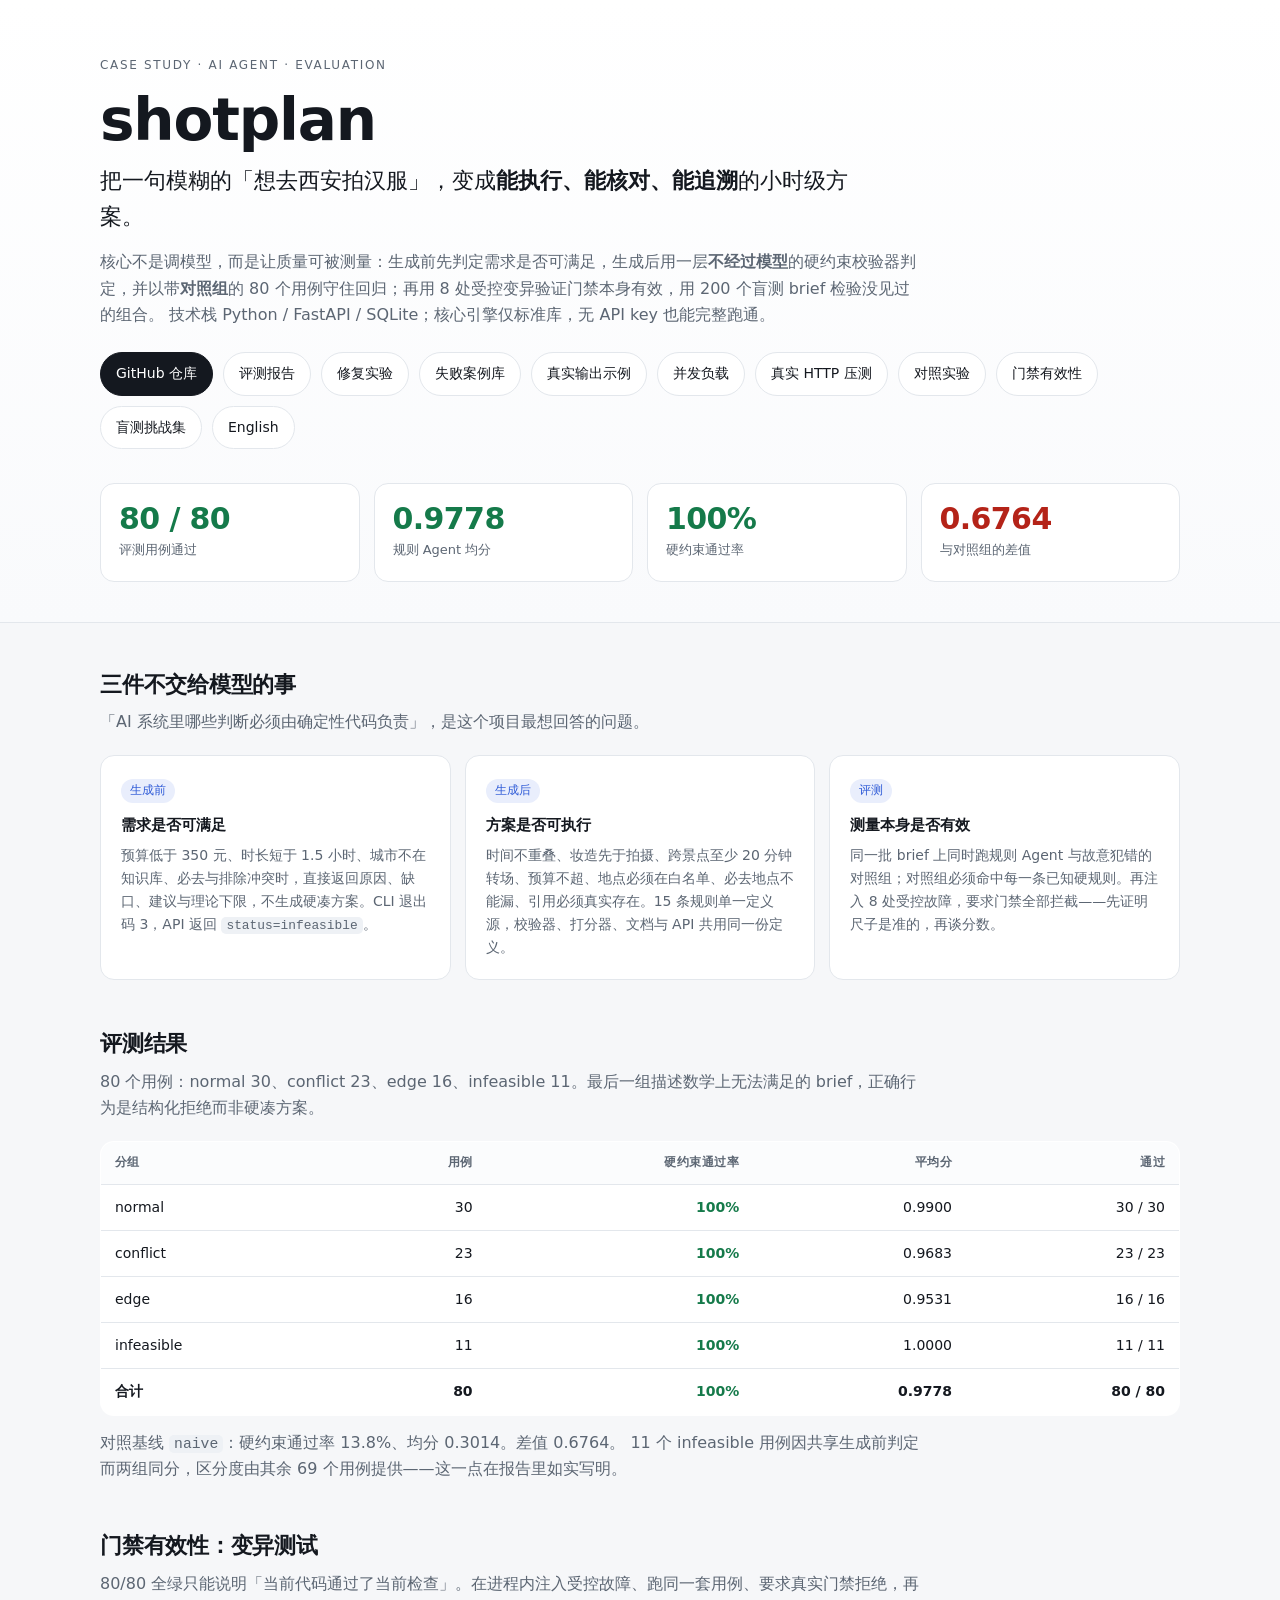
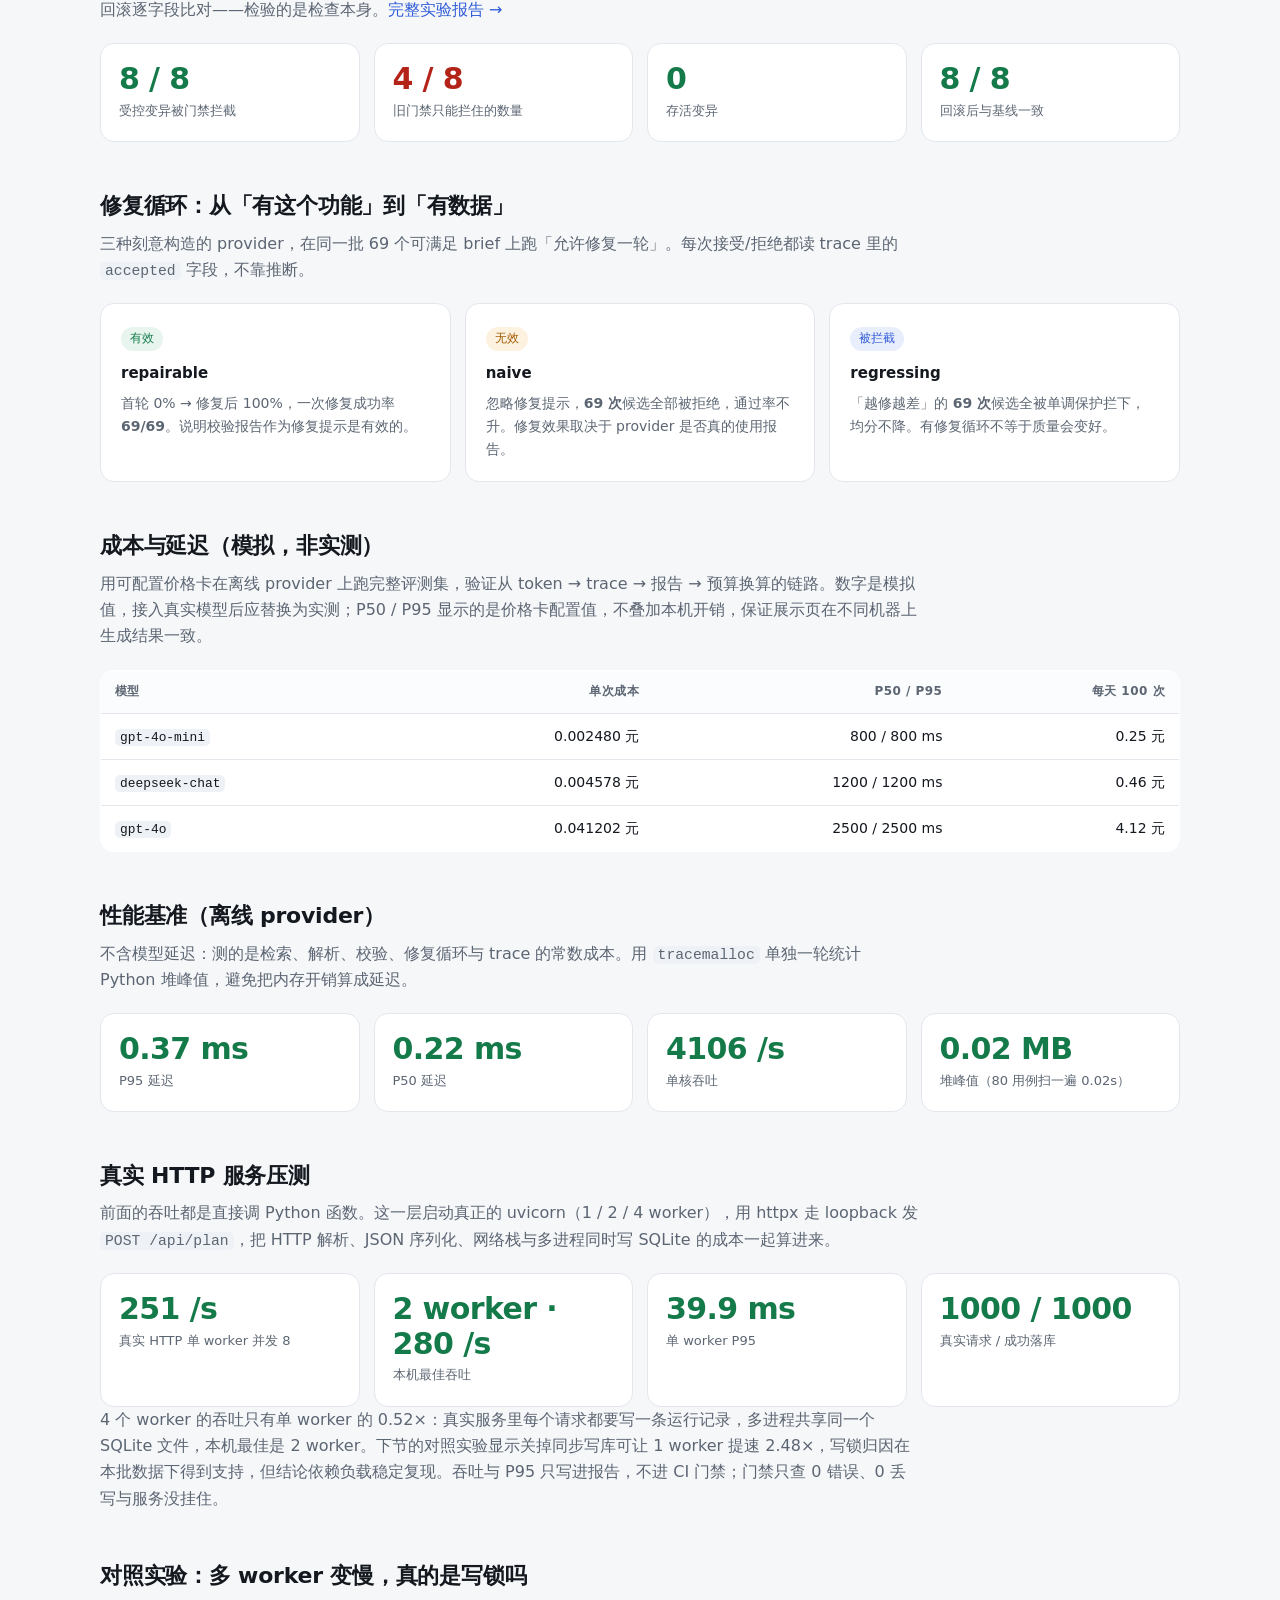
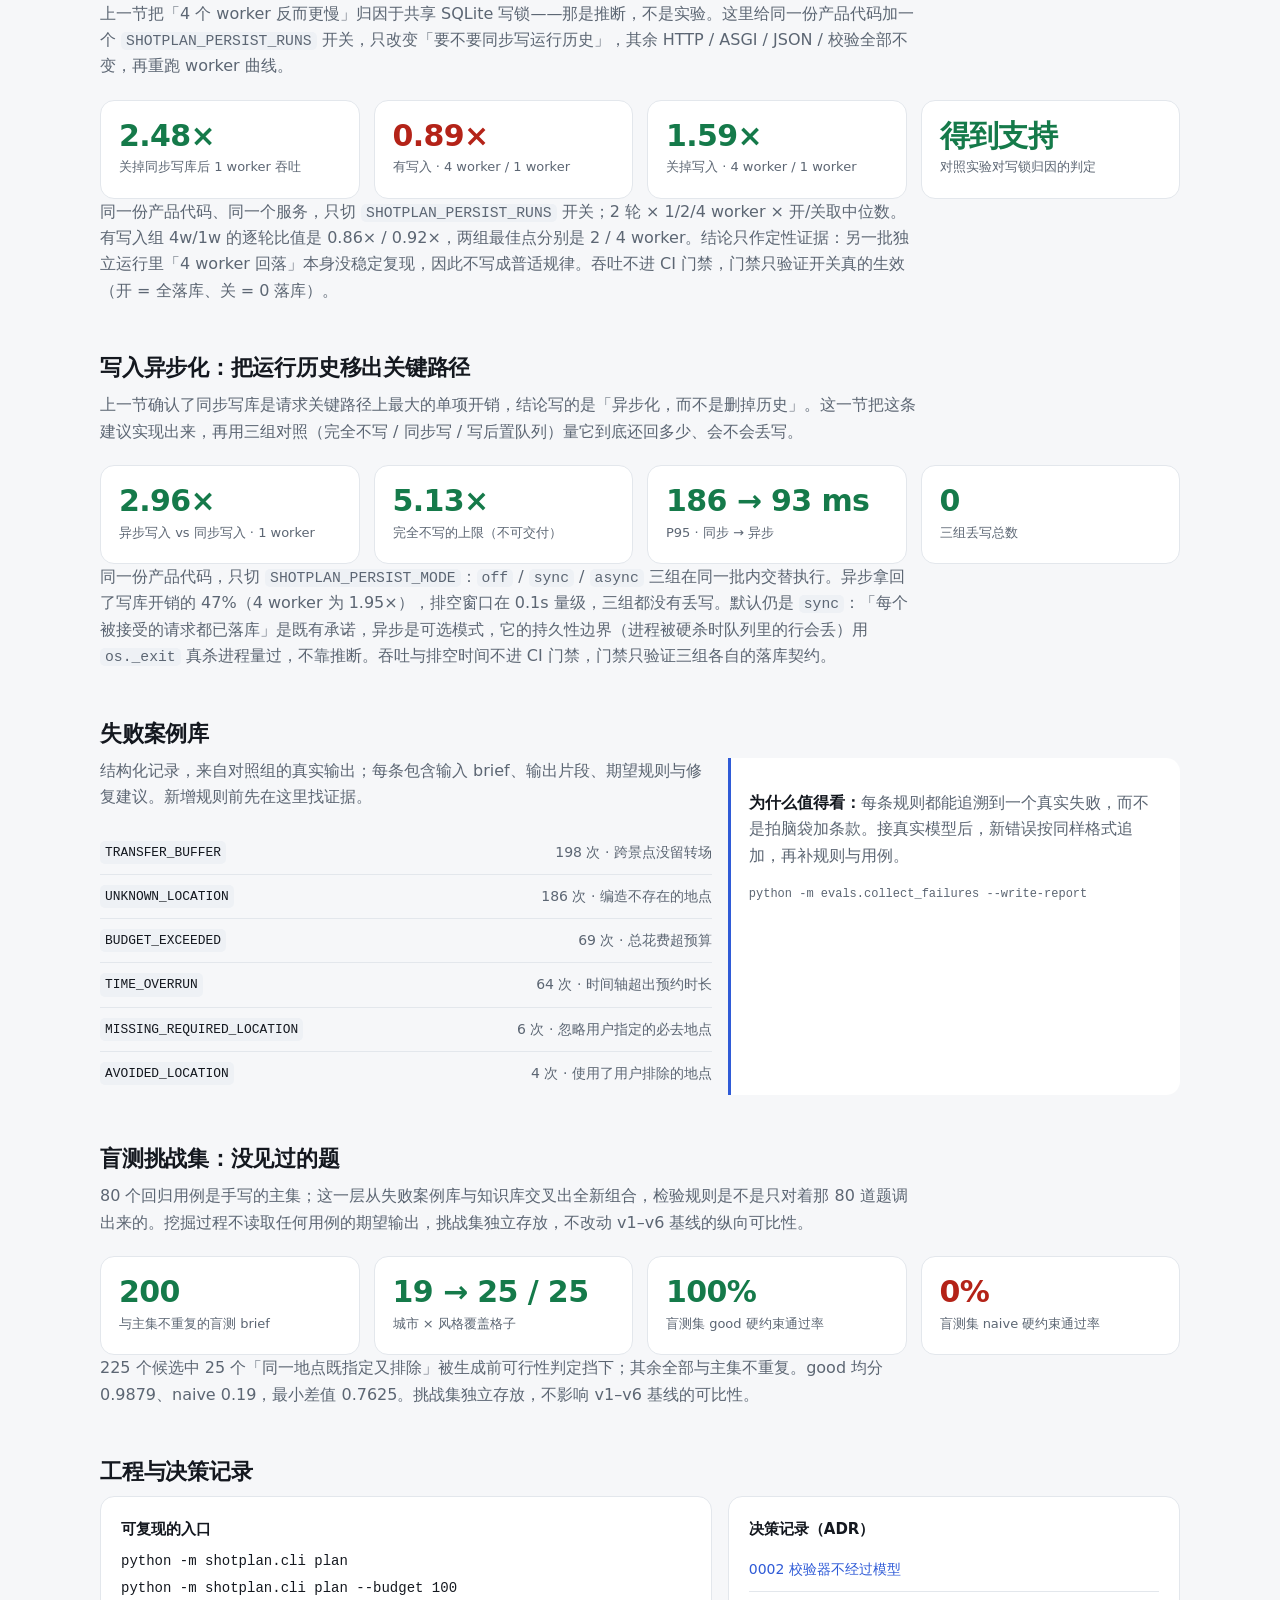
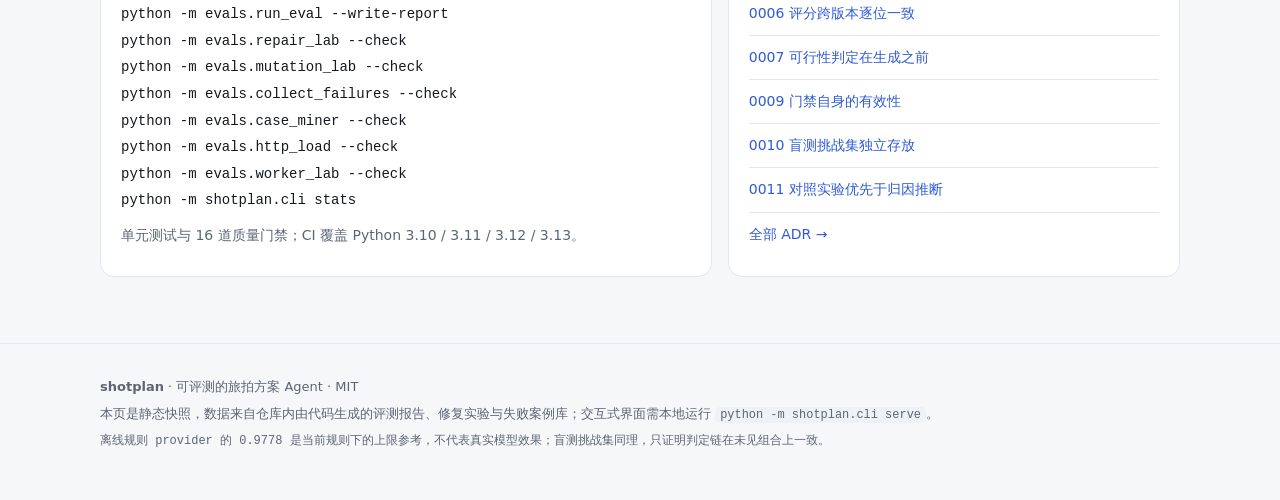
==== commit ca177580: "feat: hard request constraints, reproducible traces, deployment guards 审计后合并（详见 docs/review-2026-11-" ====
--- a/docs/index.html
+++ b/docs/index.html
@@ -118,9 +118,9 @@
     </div>
     <div class="metrics">
       <div class="metric good"><b>80 / 80</b><span>评测用例通过</span></div>
-      <div class="metric good"><b>0.9788</b><span>规则 Agent 均分</span></div>
+      <div class="metric good"><b>0.9778</b><span>规则 Agent 均分</span></div>
       <div class="metric good"><b>100%</b><span>硬约束通过率</span></div>
-      <div class="metric bad"><b>0.6774</b><span>与对照组的差值</span></div>
+      <div class="metric bad"><b>0.6764</b><span>与对照组的差值</span></div>
     </div>
   </header>
 
@@ -138,7 +138,7 @@
       <div class="card">
         <span class="tag">生成后</span>
         <h3>方案是否可执行</h3>
-        <p>时间不重叠、妆造先于拍摄、跨景点至少 20 分钟转场、预算不超、地点必须在白名单。12 条规则单一定义源，校验器、打分器、文档与 API 共用同一份定义。</p>
+        <p>时间不重叠、妆造先于拍摄、跨景点至少 20 分钟转场、预算不超、地点必须在白名单、必去地点不能漏、引用必须真实存在。15 条规则单一定义源，校验器、打分器、文档与 API 共用同一份定义。</p>
       </div>
       <div class="card">
         <span class="tag">评测</span>
@@ -157,14 +157,14 @@
       </thead>
       <tbody>
         <tr><td>normal</td><td class="num">30</td><td class="num pass">100%</td><td class="num">0.9900</td><td class="num">30 / 30</td></tr>
-        <tr><td>conflict</td><td class="num">23</td><td class="num pass">100%</td><td class="num">0.9693</td><td class="num">23 / 23</td></tr>
-        <tr><td>edge</td><td class="num">16</td><td class="num pass">100%</td><td class="num">0.9569</td><td class="num">16 / 16</td></tr>
+        <tr><td>conflict</td><td class="num">23</td><td class="num pass">100%</td><td class="num">0.9683</td><td class="num">23 / 23</td></tr>
+        <tr><td>edge</td><td class="num">16</td><td class="num pass">100%</td><td class="num">0.9531</td><td class="num">16 / 16</td></tr>
         <tr><td>infeasible</td><td class="num">11</td><td class="num pass">100%</td><td class="num">1.0000</td><td class="num">11 / 11</td></tr>
-        <tr><td><strong>合计</strong></td><td class="num"><strong>80</strong></td><td class="num pass"><strong>100%</strong></td><td class="num"><strong>0.9788</strong></td><td class="num"><strong>80 / 80</strong></td></tr>
+        <tr><td><strong>合计</strong></td><td class="num"><strong>80</strong></td><td class="num pass"><strong>100%</strong></td><td class="num"><strong>0.9778</strong></td><td class="num"><strong>80 / 80</strong></td></tr>
       </tbody>
     </table>
     <p class="section-note" style="margin-top:14px">
-      对照基线 <code>naive</code>：硬约束通过率 13.8%、均分 0.3014。差值 0.6774。
+      对照基线 <code>naive</code>：硬约束通过率 13.8%、均分 0.3014。差值 0.6764。
       11 个 infeasible 用例因共享生成前判定而两组同分，区分度由其余 69 个用例提供——这一点在报告里如实写明。
     </p>
   </section>
@@ -210,9 +210,9 @@
         <tr><th>模型</th><th class="num">单次成本</th><th class="num">P50 / P95</th><th class="num">每天 100 次</th></tr>
       </thead>
       <tbody>
-        <tr><td><code>gpt-4o-mini</code></td><td class="num">0.002335 元</td><td class="num">800 / 800 ms</td><td class="num">0.23 元</td></tr>
-        <tr><td><code>deepseek-chat</code></td><td class="num">0.004314 元</td><td class="num">1200 / 1200 ms</td><td class="num">0.43 元</td></tr>
-        <tr><td><code>gpt-4o</code></td><td class="num">0.038822 元</td><td class="num">2500 / 2500 ms</td><td class="num">3.88 元</td></tr>
+        <tr><td><code>gpt-4o-mini</code></td><td class="num">0.002480 元</td><td class="num">800 / 800 ms</td><td class="num">0.25 元</td></tr>
+        <tr><td><code>deepseek-chat</code></td><td class="num">0.004578 元</td><td class="num">1200 / 1200 ms</td><td class="num">0.46 元</td></tr>
+        <tr><td><code>gpt-4o</code></td><td class="num">0.041202 元</td><td class="num">2500 / 2500 ms</td><td class="num">4.12 元</td></tr>
       </tbody>
     </table>
   </section>
@@ -280,6 +280,8 @@
           <li><code>UNKNOWN_LOCATION</code><span>186 次 · 编造不存在的地点</span></li>
           <li><code>BUDGET_EXCEEDED</code><span>69 次 · 总花费超预算</span></li>
           <li><code>TIME_OVERRUN</code><span>64 次 · 时间轴超出预约时长</span></li>
+          <li><code>MISSING_REQUIRED_LOCATION</code><span>6 次 · 忽略用户指定的必去地点</span></li>
+          <li><code>AVOIDED_LOCATION</code><span>4 次 · 使用了用户排除的地点</span></li>
         </ul>
       </div>
       <div class="quote">
@@ -299,7 +301,7 @@
       <div class="metric bad"><b>0%</b><span>盲测集 naive 硬约束通过率</span></div>
     </div>
     <p class="section-note challenge-note">
-      225 个候选中 25 个「同一地点既指定又排除」被生成前可行性判定挡下；其余全部与主集不重复。good 均分 0.9881、naive 0.19，最小差值 0.7687。挑战集独立存放，不影响 v1–v6 基线的可比性。
+      225 个候选中 25 个「同一地点既指定又排除」被生成前可行性判定挡下；其余全部与主集不重复。good 均分 0.9879、naive 0.19，最小差值 0.7625。挑战集独立存放，不影响 v1–v6 基线的可比性。
     </p>
   </section>
 
@@ -343,7 +345,7 @@
   <div class="wrap">
     <p><strong>shotplan</strong> · 可评测的旅拍方案 Agent · MIT</p>
     <p>本页是静态快照，数据来自仓库内由代码生成的评测报告、修复实验与失败案例库；交互式界面需本地运行 <code>python -m shotplan.cli serve</code>。</p>
-    <p class="mono">离线规则 provider 的 0.9788 是当前规则下的上限参考，不代表真实模型效果；盲测挑战集同理，只证明判定链在未见组合上一致。</p>
+    <p class="mono">离线规则 provider 的 0.9778 是当前规则下的上限参考，不代表真实模型效果；盲测挑战集同理，只证明判定链在未见组合上一致。</p>
   </div>
 </footer>
 
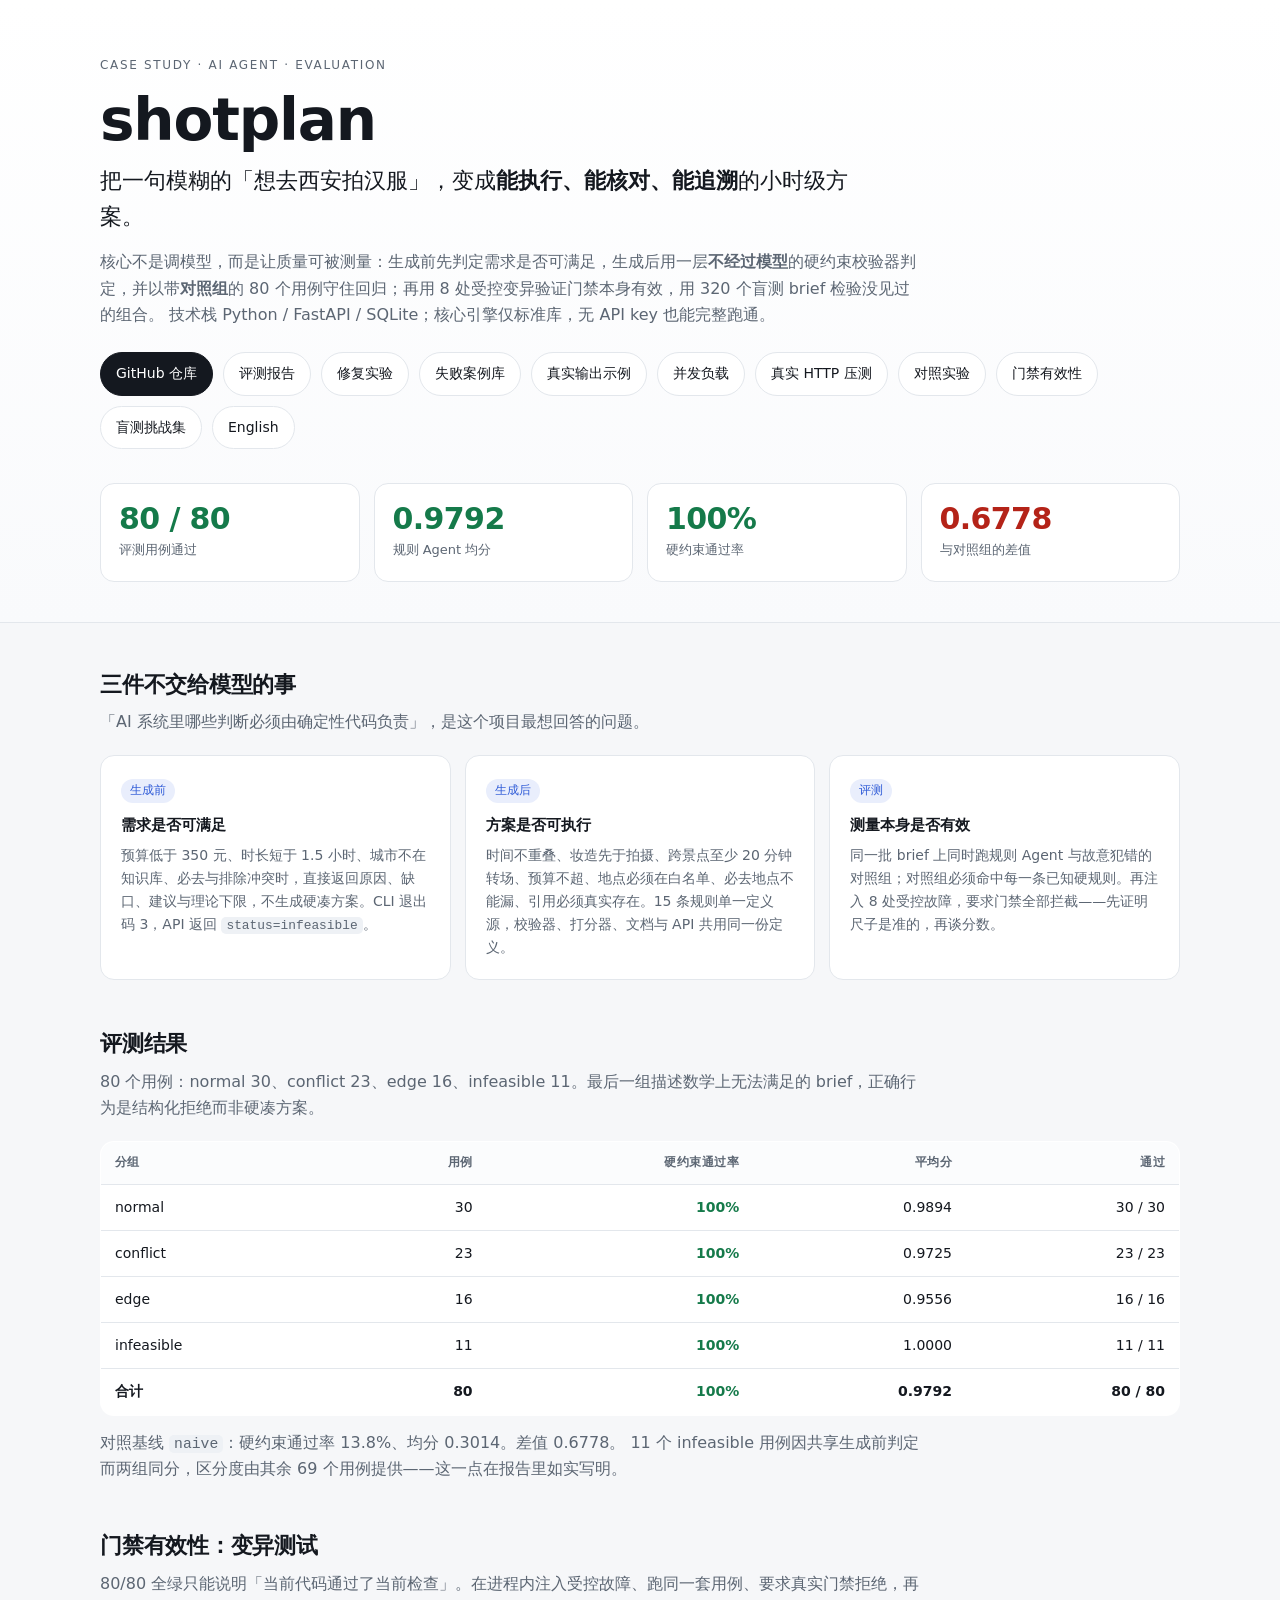
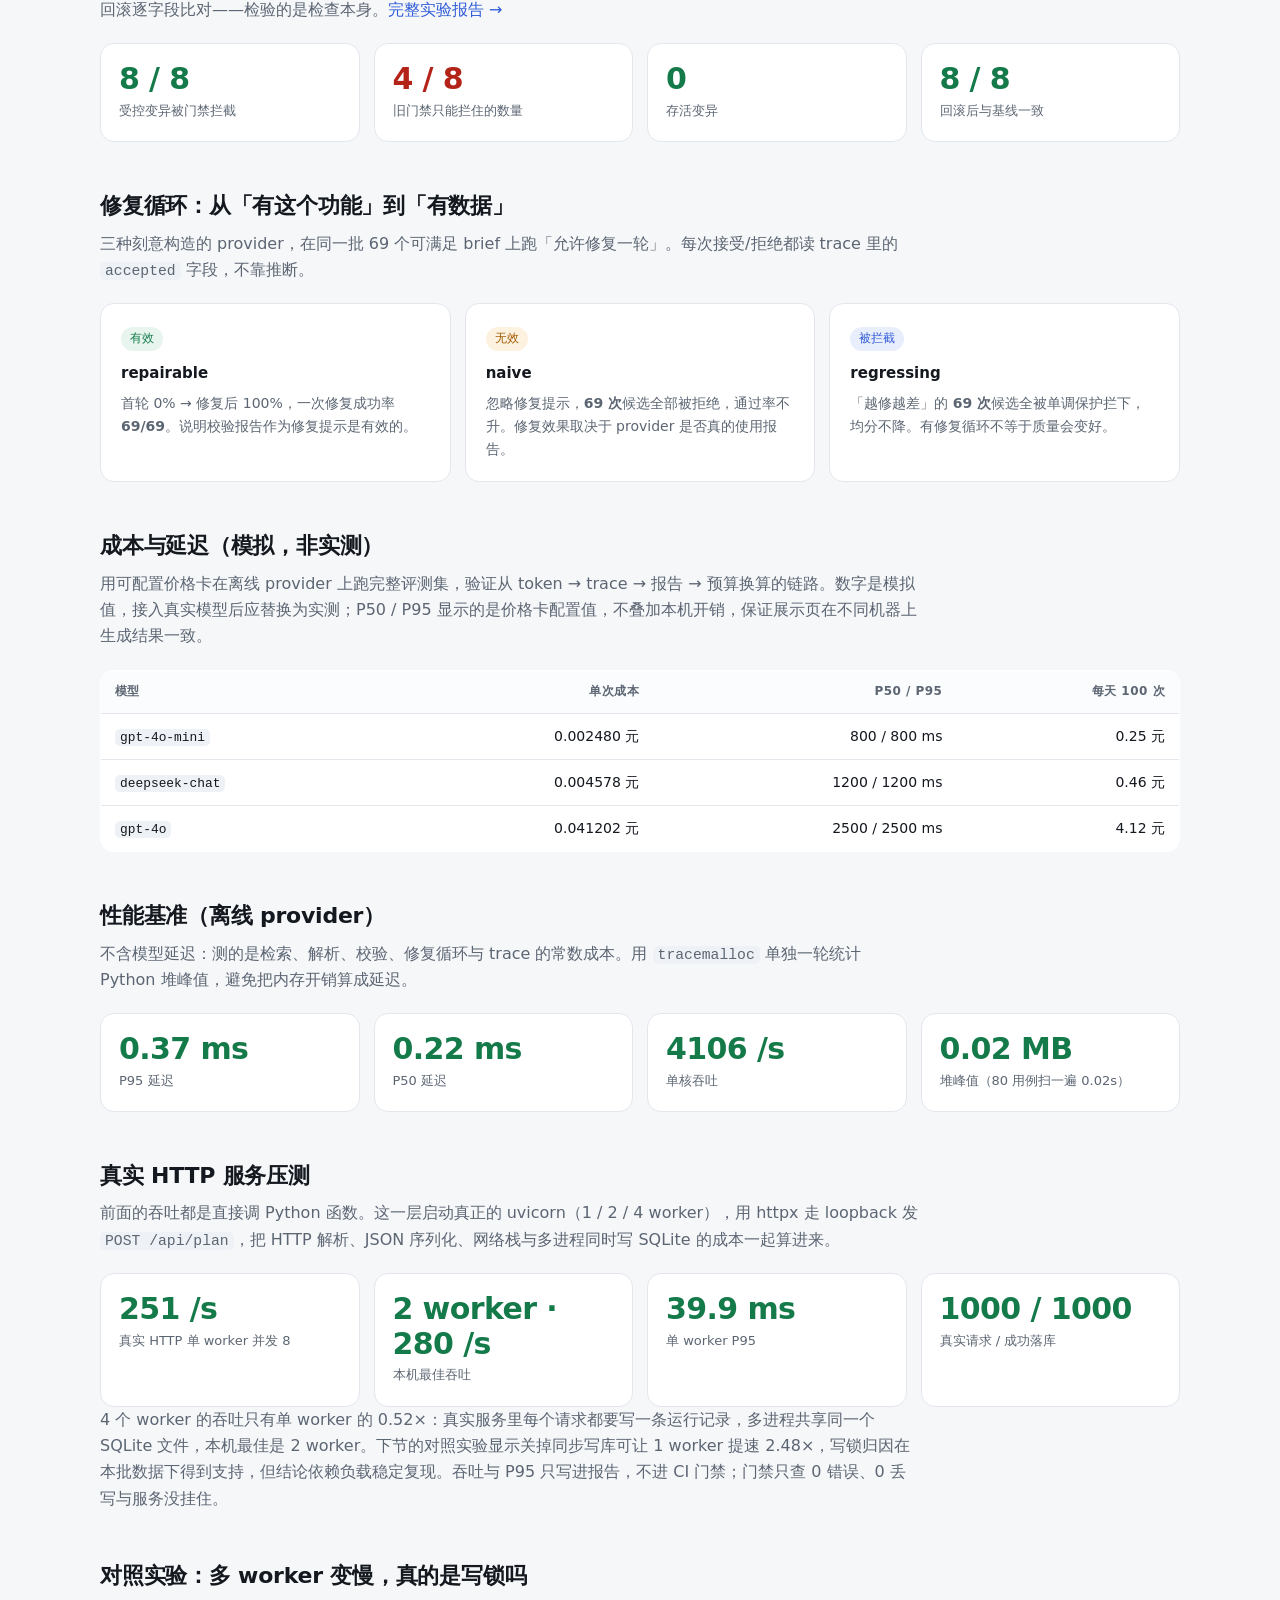
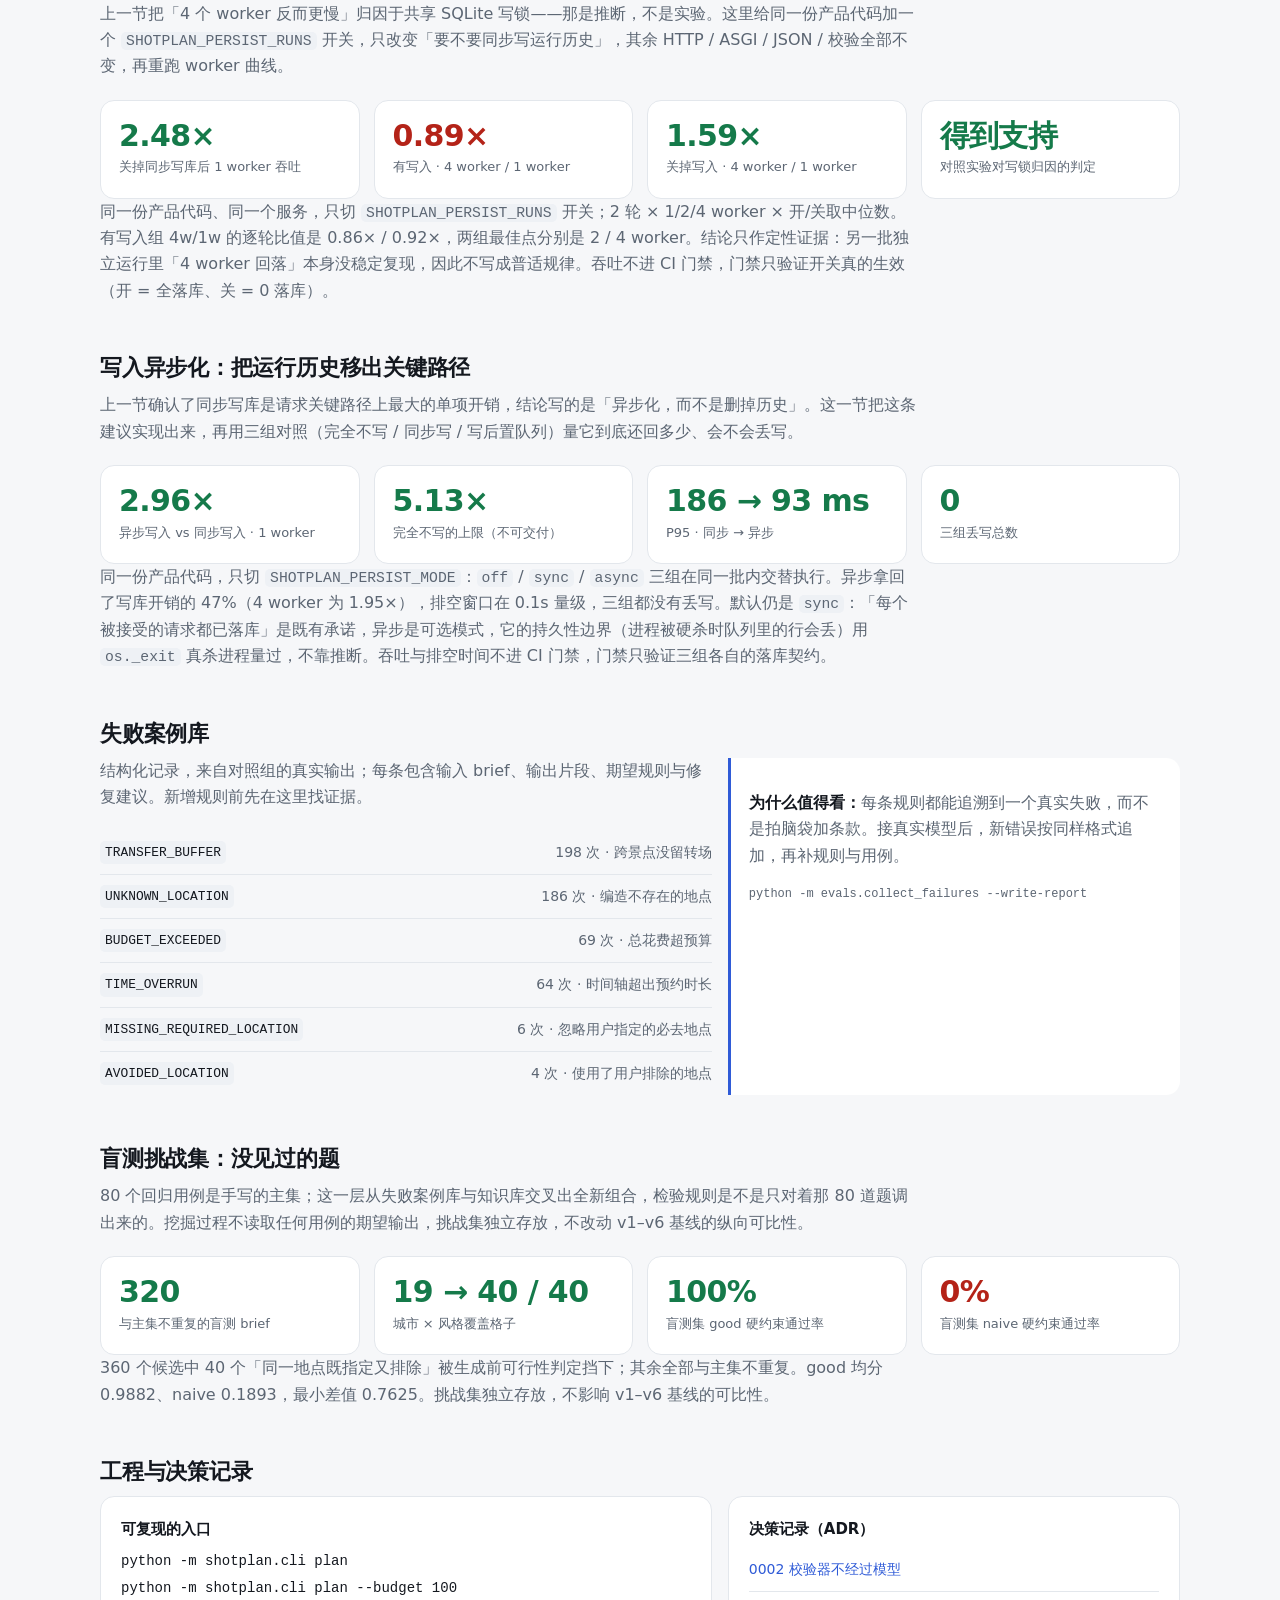
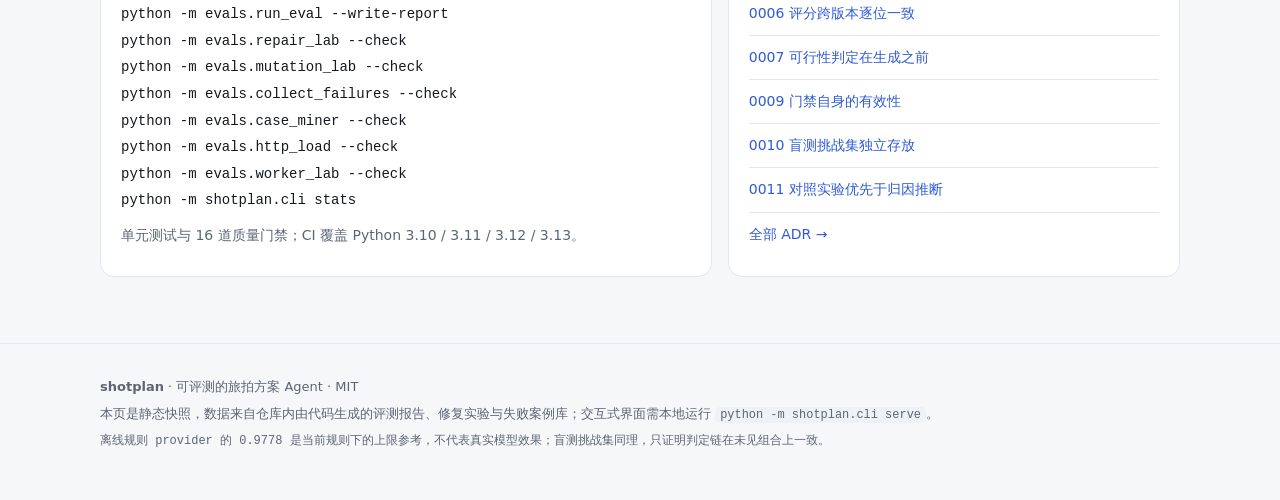
==== commit c791dd40: "feat: correct golden-hour windows by city longitude All eight cities now carry a longitude in locati" ====
--- a/docs/index.html
+++ b/docs/index.html
@@ -100,7 +100,7 @@
     <h1>shotplan</h1>
     <p class="lede">把一句模糊的「想去西安拍汉服」，变成<strong>能执行、能核对、能追溯</strong>的小时级方案。</p>
     <p class="sub">
-      核心不是调模型，而是让质量可被测量：生成前先判定需求是否可满足，生成后用一层<strong>不经过模型</strong>的硬约束校验器判定，并以带<strong>对照组</strong>的 80 个用例守住回归；再用 8 处受控变异验证门禁本身有效，用 200 个盲测 brief 检验没见过的组合。
+      核心不是调模型，而是让质量可被测量：生成前先判定需求是否可满足，生成后用一层<strong>不经过模型</strong>的硬约束校验器判定，并以带<strong>对照组</strong>的 80 个用例守住回归；再用 8 处受控变异验证门禁本身有效，用 320 个盲测 brief 检验没见过的组合。
       技术栈 Python / FastAPI / SQLite；核心引擎仅标准库，无 API key 也能完整跑通。
     </p>
     <div class="links">
@@ -118,9 +118,9 @@
     </div>
     <div class="metrics">
       <div class="metric good"><b>80 / 80</b><span>评测用例通过</span></div>
-      <div class="metric good"><b>0.9778</b><span>规则 Agent 均分</span></div>
+      <div class="metric good"><b>0.9792</b><span>规则 Agent 均分</span></div>
       <div class="metric good"><b>100%</b><span>硬约束通过率</span></div>
-      <div class="metric bad"><b>0.6764</b><span>与对照组的差值</span></div>
+      <div class="metric bad"><b>0.6778</b><span>与对照组的差值</span></div>
     </div>
   </header>
 
@@ -156,15 +156,15 @@
         <tr><th>分组</th><th class="num">用例</th><th class="num">硬约束通过率</th><th class="num">平均分</th><th class="num">通过</th></tr>
       </thead>
       <tbody>
-        <tr><td>normal</td><td class="num">30</td><td class="num pass">100%</td><td class="num">0.9900</td><td class="num">30 / 30</td></tr>
-        <tr><td>conflict</td><td class="num">23</td><td class="num pass">100%</td><td class="num">0.9683</td><td class="num">23 / 23</td></tr>
-        <tr><td>edge</td><td class="num">16</td><td class="num pass">100%</td><td class="num">0.9531</td><td class="num">16 / 16</td></tr>
+        <tr><td>normal</td><td class="num">30</td><td class="num pass">100%</td><td class="num">0.9894</td><td class="num">30 / 30</td></tr>
+        <tr><td>conflict</td><td class="num">23</td><td class="num pass">100%</td><td class="num">0.9725</td><td class="num">23 / 23</td></tr>
+        <tr><td>edge</td><td class="num">16</td><td class="num pass">100%</td><td class="num">0.9556</td><td class="num">16 / 16</td></tr>
         <tr><td>infeasible</td><td class="num">11</td><td class="num pass">100%</td><td class="num">1.0000</td><td class="num">11 / 11</td></tr>
-        <tr><td><strong>合计</strong></td><td class="num"><strong>80</strong></td><td class="num pass"><strong>100%</strong></td><td class="num"><strong>0.9778</strong></td><td class="num"><strong>80 / 80</strong></td></tr>
+        <tr><td><strong>合计</strong></td><td class="num"><strong>80</strong></td><td class="num pass"><strong>100%</strong></td><td class="num"><strong>0.9792</strong></td><td class="num"><strong>80 / 80</strong></td></tr>
       </tbody>
     </table>
     <p class="section-note" style="margin-top:14px">
-      对照基线 <code>naive</code>：硬约束通过率 13.8%、均分 0.3014。差值 0.6764。
+      对照基线 <code>naive</code>：硬约束通过率 13.8%、均分 0.3014。差值 0.6778。
       11 个 infeasible 用例因共享生成前判定而两组同分，区分度由其余 69 个用例提供——这一点在报告里如实写明。
     </p>
   </section>
@@ -295,13 +295,13 @@
     <h2>盲测挑战集：没见过的题</h2>
     <p class="section-note">80 个回归用例是手写的主集；这一层从失败案例库与知识库交叉出全新组合，检验规则是不是只对着那 80 道题调出来的。挖掘过程不读取任何用例的期望输出，挑战集独立存放，不改动 v1–v6 基线的纵向可比性。</p>
     <div class="metrics challenge">
-      <div class="metric good"><b>200</b><span>与主集不重复的盲测 brief</span></div>
-      <div class="metric good"><b>19 → 25 / 25</b><span>城市 × 风格覆盖格子</span></div>
+      <div class="metric good"><b>320</b><span>与主集不重复的盲测 brief</span></div>
+      <div class="metric good"><b>19 → 40 / 40</b><span>城市 × 风格覆盖格子</span></div>
       <div class="metric good"><b>100%</b><span>盲测集 good 硬约束通过率</span></div>
       <div class="metric bad"><b>0%</b><span>盲测集 naive 硬约束通过率</span></div>
     </div>
     <p class="section-note challenge-note">
-      225 个候选中 25 个「同一地点既指定又排除」被生成前可行性判定挡下；其余全部与主集不重复。good 均分 0.9879、naive 0.19，最小差值 0.7625。挑战集独立存放，不影响 v1–v6 基线的可比性。
+      360 个候选中 40 个「同一地点既指定又排除」被生成前可行性判定挡下；其余全部与主集不重复。good 均分 0.9882、naive 0.1893，最小差值 0.7625。挑战集独立存放，不影响 v1–v6 基线的可比性。
     </p>
   </section>
 
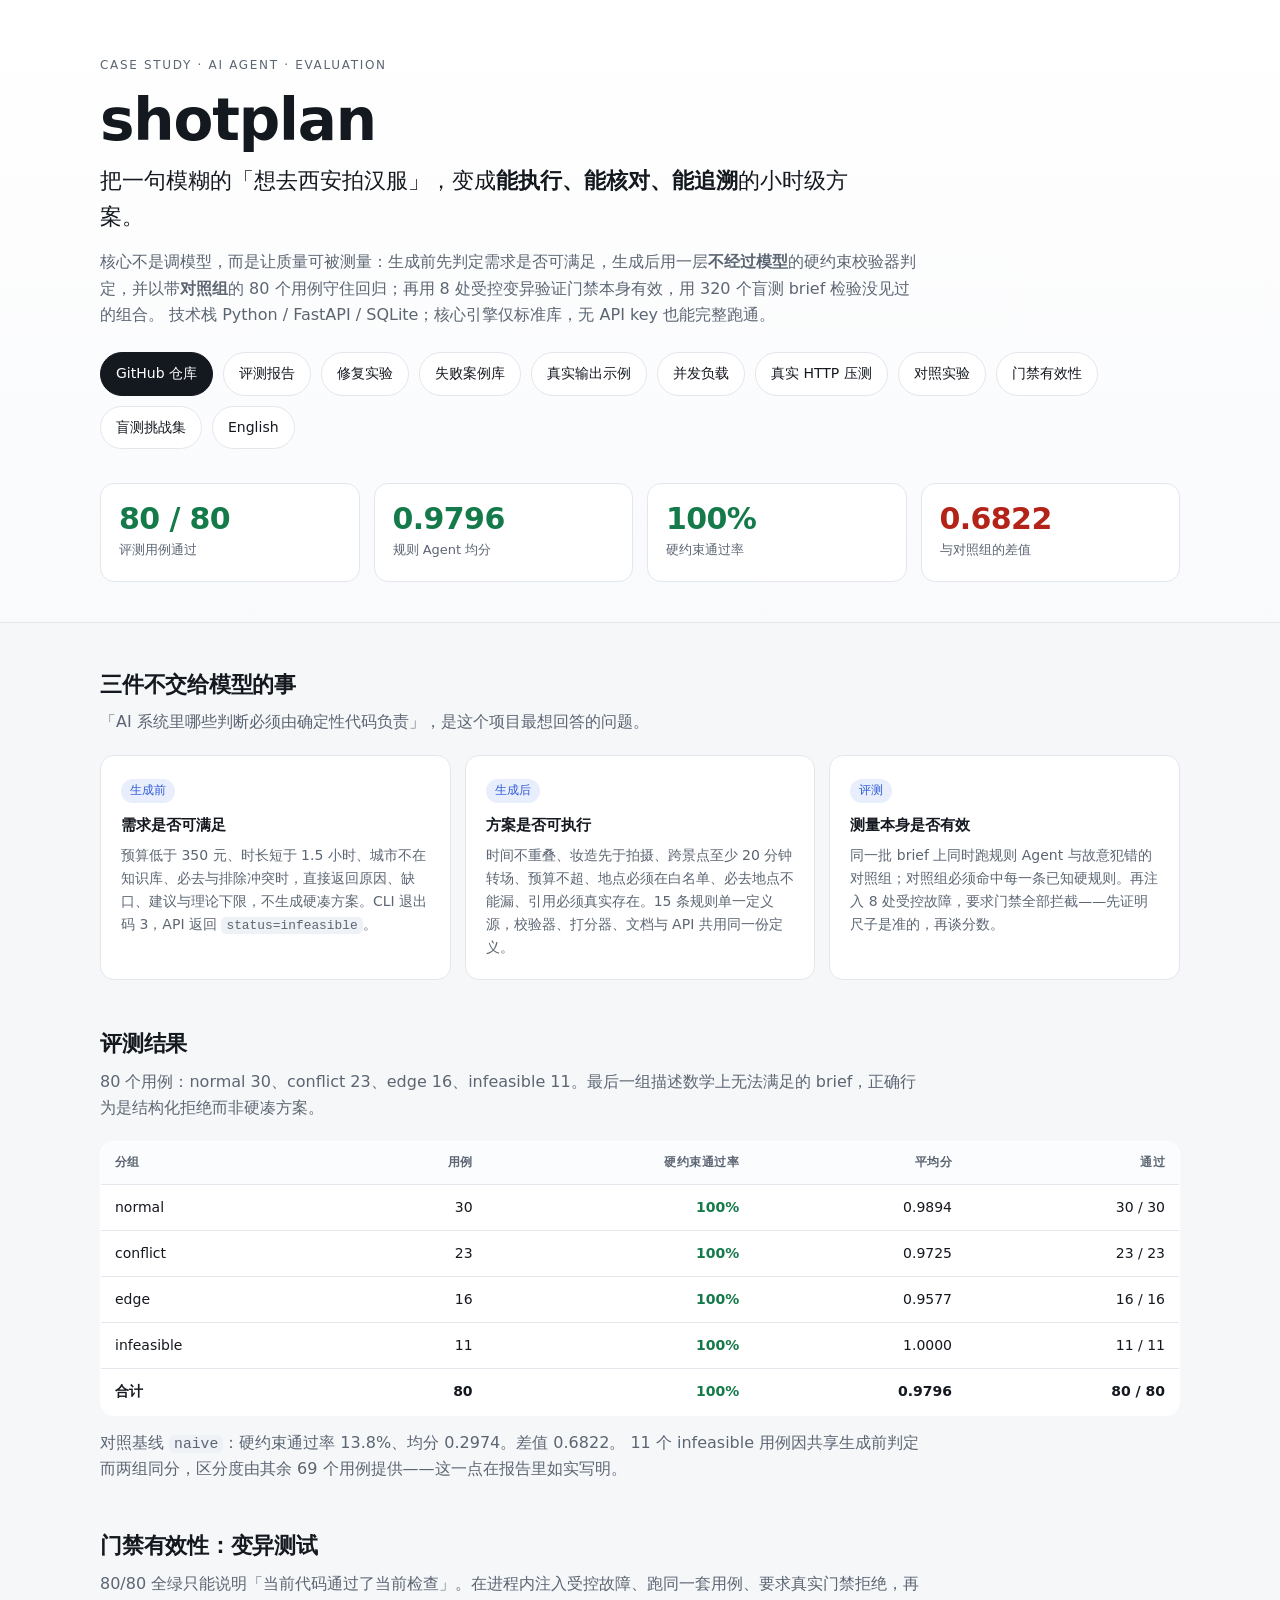
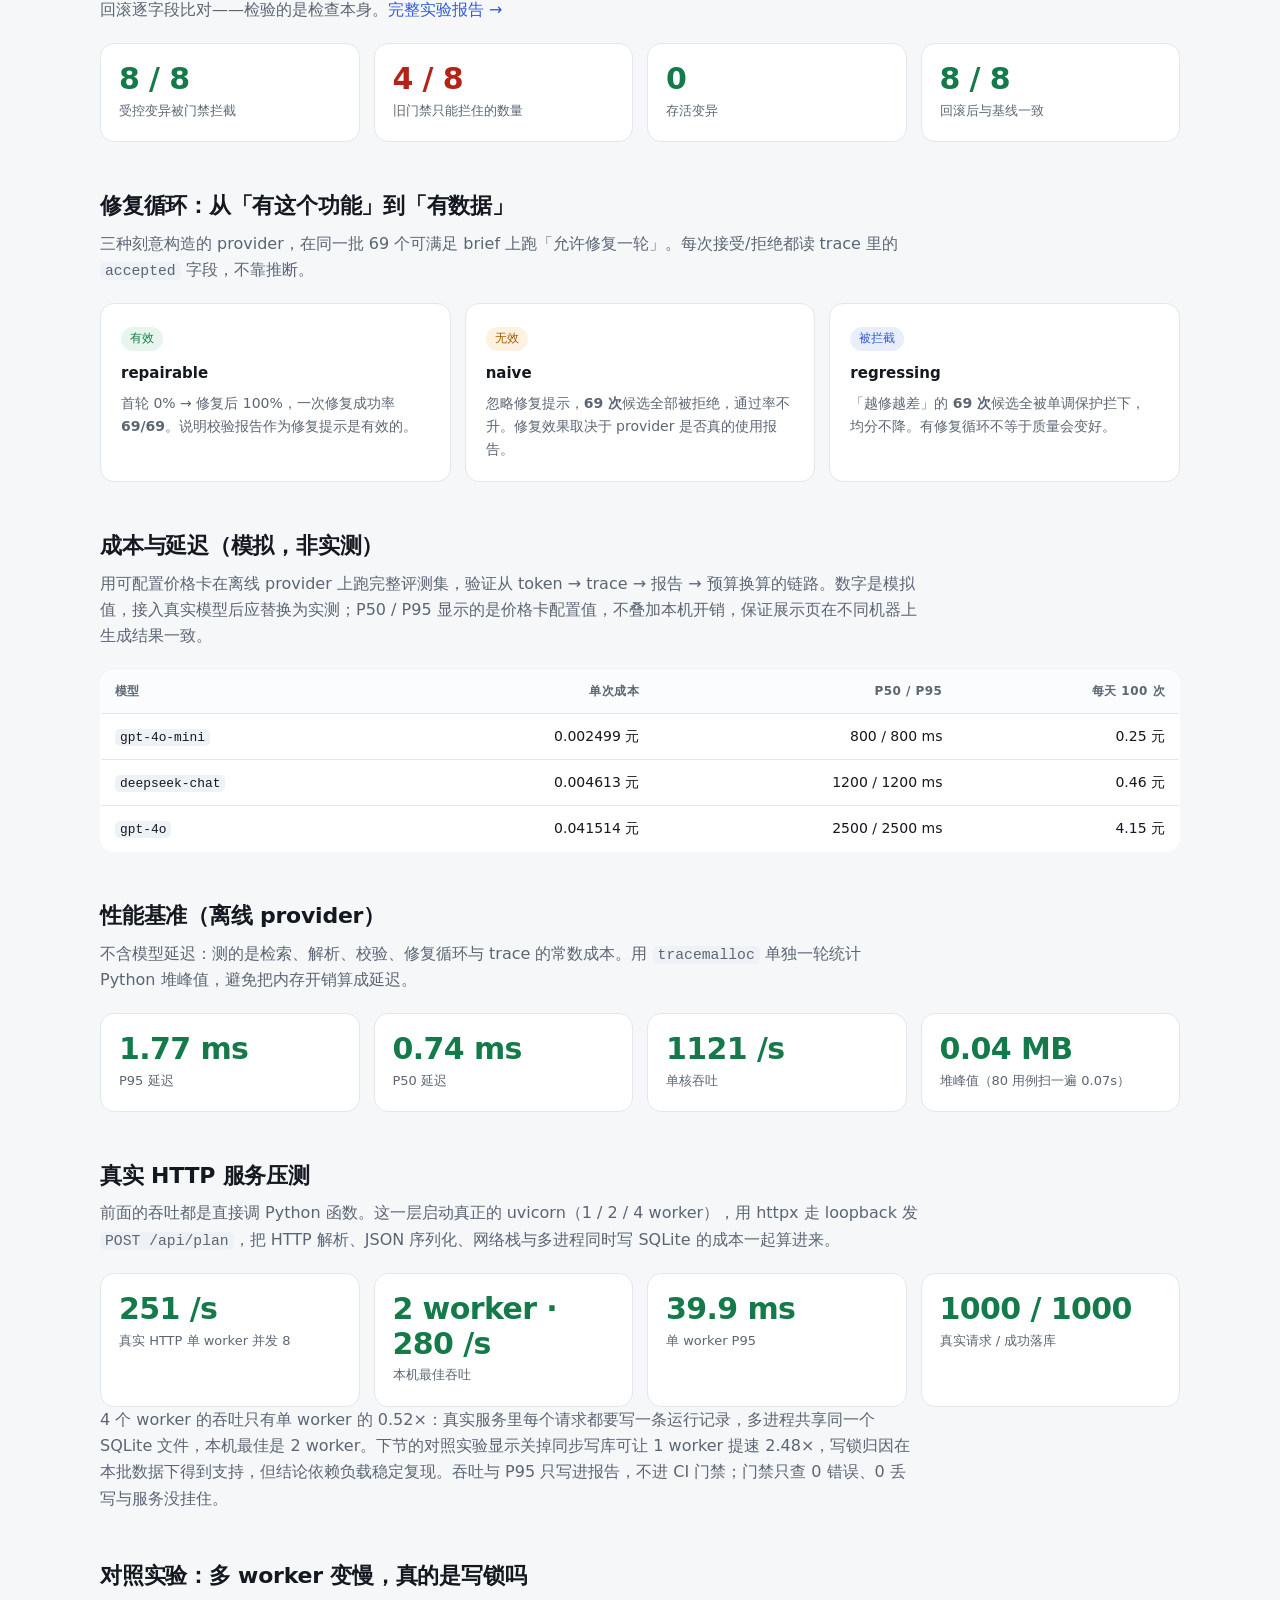
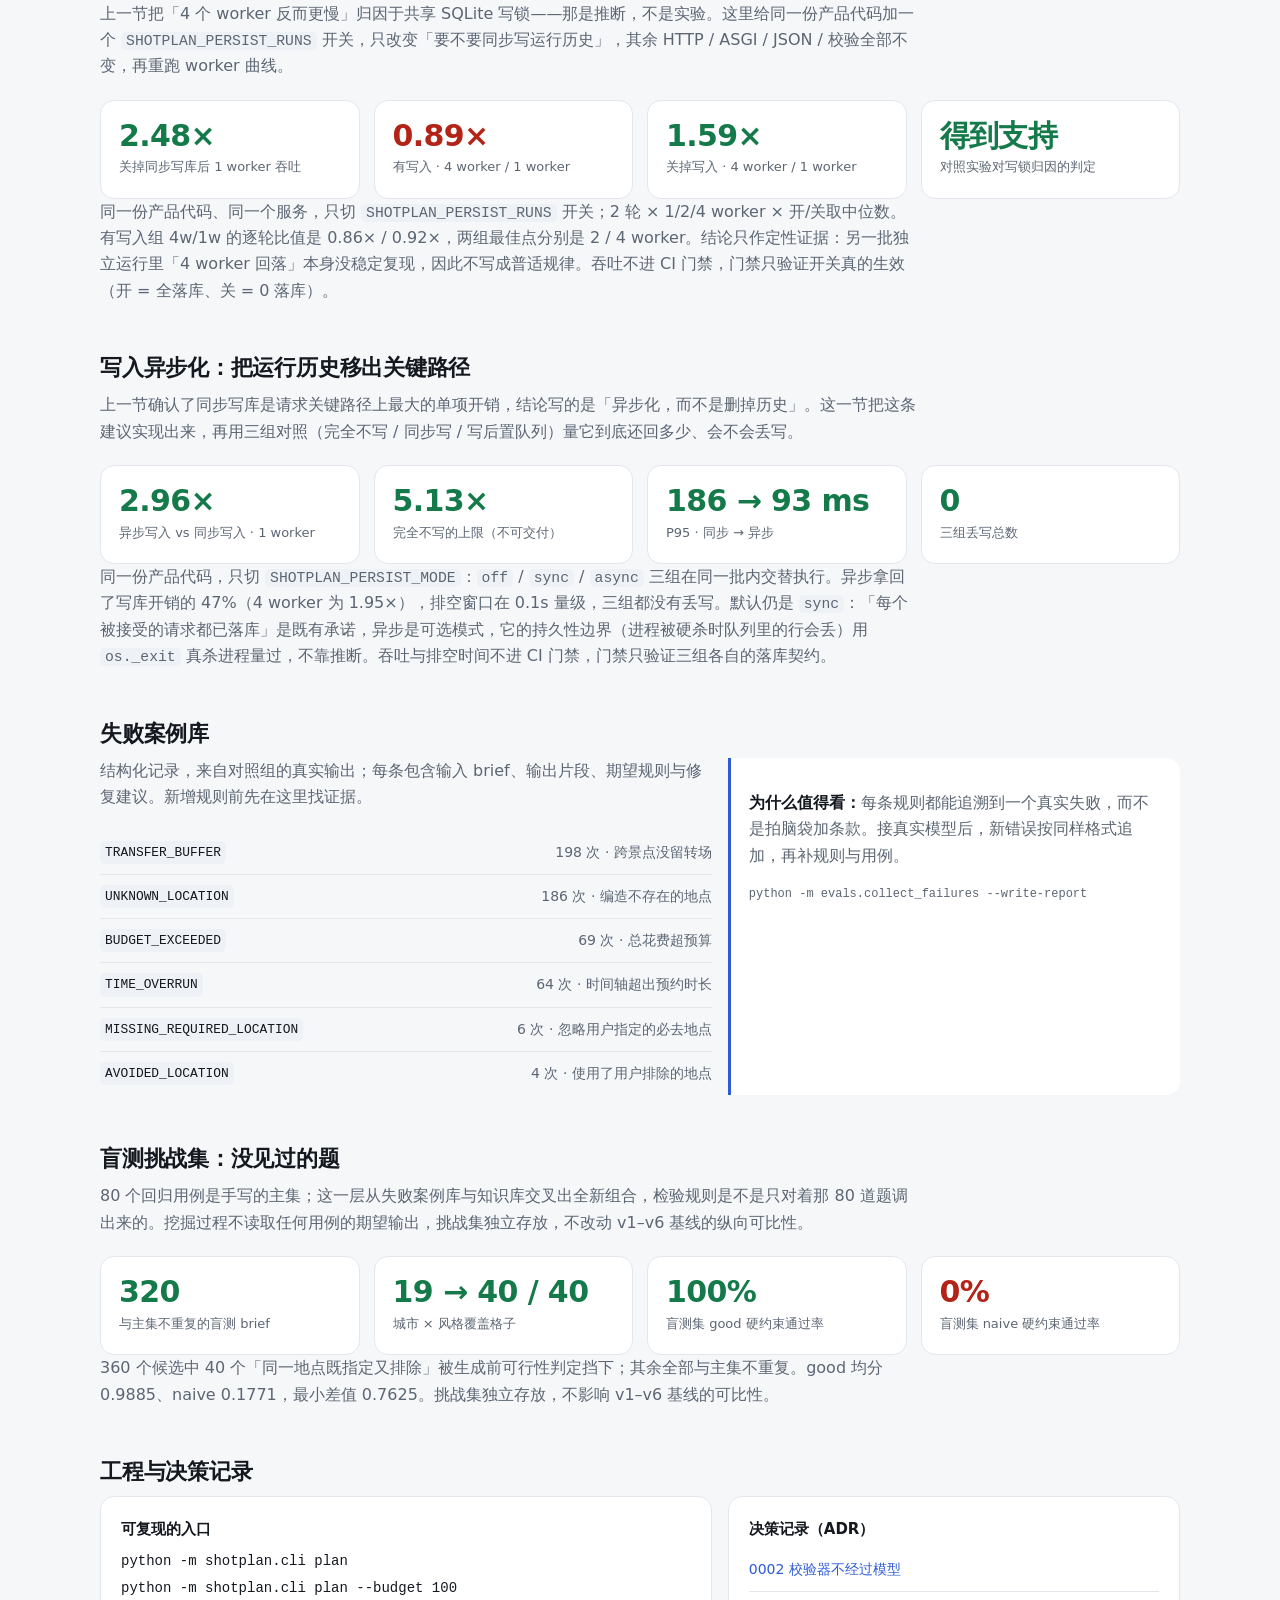
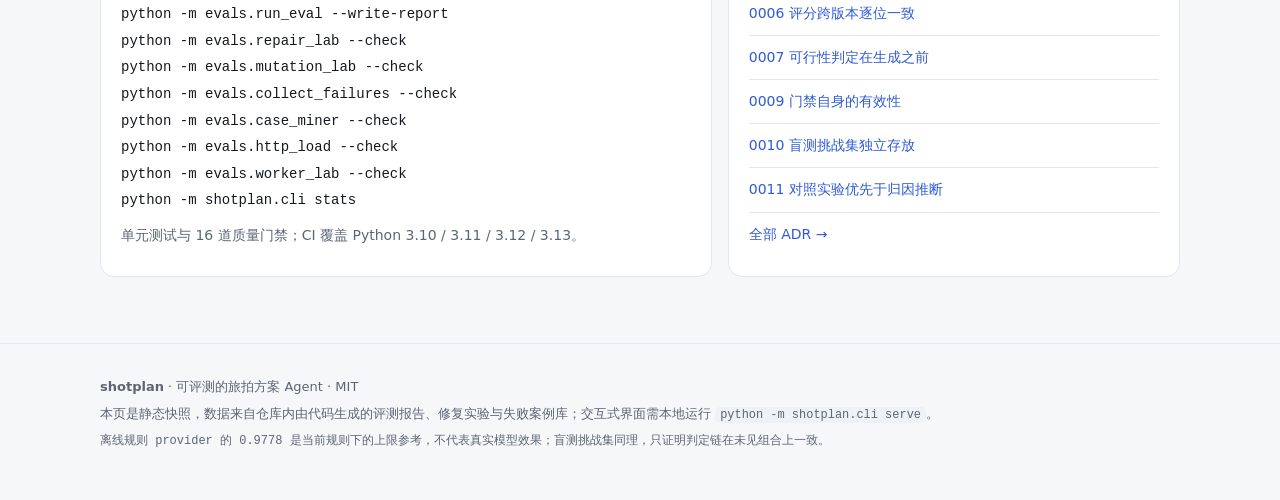
==== commit 5cc95f12: "feat: compute the golden hour from the sun, not a month table Use a zero-dependency NOAA sunset appr" ====
--- a/docs/index.html
+++ b/docs/index.html
@@ -118,9 +118,9 @@
     </div>
     <div class="metrics">
       <div class="metric good"><b>80 / 80</b><span>评测用例通过</span></div>
-      <div class="metric good"><b>0.9792</b><span>规则 Agent 均分</span></div>
+      <div class="metric good"><b>0.9796</b><span>规则 Agent 均分</span></div>
       <div class="metric good"><b>100%</b><span>硬约束通过率</span></div>
-      <div class="metric bad"><b>0.6778</b><span>与对照组的差值</span></div>
+      <div class="metric bad"><b>0.6822</b><span>与对照组的差值</span></div>
     </div>
   </header>
 
@@ -158,13 +158,13 @@
       <tbody>
         <tr><td>normal</td><td class="num">30</td><td class="num pass">100%</td><td class="num">0.9894</td><td class="num">30 / 30</td></tr>
         <tr><td>conflict</td><td class="num">23</td><td class="num pass">100%</td><td class="num">0.9725</td><td class="num">23 / 23</td></tr>
-        <tr><td>edge</td><td class="num">16</td><td class="num pass">100%</td><td class="num">0.9556</td><td class="num">16 / 16</td></tr>
+        <tr><td>edge</td><td class="num">16</td><td class="num pass">100%</td><td class="num">0.9577</td><td class="num">16 / 16</td></tr>
         <tr><td>infeasible</td><td class="num">11</td><td class="num pass">100%</td><td class="num">1.0000</td><td class="num">11 / 11</td></tr>
-        <tr><td><strong>合计</strong></td><td class="num"><strong>80</strong></td><td class="num pass"><strong>100%</strong></td><td class="num"><strong>0.9792</strong></td><td class="num"><strong>80 / 80</strong></td></tr>
+        <tr><td><strong>合计</strong></td><td class="num"><strong>80</strong></td><td class="num pass"><strong>100%</strong></td><td class="num"><strong>0.9796</strong></td><td class="num"><strong>80 / 80</strong></td></tr>
       </tbody>
     </table>
     <p class="section-note" style="margin-top:14px">
-      对照基线 <code>naive</code>：硬约束通过率 13.8%、均分 0.3014。差值 0.6778。
+      对照基线 <code>naive</code>：硬约束通过率 13.8%、均分 0.2974。差值 0.6822。
       11 个 infeasible 用例因共享生成前判定而两组同分，区分度由其余 69 个用例提供——这一点在报告里如实写明。
     </p>
   </section>
@@ -210,9 +210,9 @@
         <tr><th>模型</th><th class="num">单次成本</th><th class="num">P50 / P95</th><th class="num">每天 100 次</th></tr>
       </thead>
       <tbody>
-        <tr><td><code>gpt-4o-mini</code></td><td class="num">0.002480 元</td><td class="num">800 / 800 ms</td><td class="num">0.25 元</td></tr>
-        <tr><td><code>deepseek-chat</code></td><td class="num">0.004578 元</td><td class="num">1200 / 1200 ms</td><td class="num">0.46 元</td></tr>
-        <tr><td><code>gpt-4o</code></td><td class="num">0.041202 元</td><td class="num">2500 / 2500 ms</td><td class="num">4.12 元</td></tr>
+        <tr><td><code>gpt-4o-mini</code></td><td class="num">0.002499 元</td><td class="num">800 / 800 ms</td><td class="num">0.25 元</td></tr>
+        <tr><td><code>deepseek-chat</code></td><td class="num">0.004613 元</td><td class="num">1200 / 1200 ms</td><td class="num">0.46 元</td></tr>
+        <tr><td><code>gpt-4o</code></td><td class="num">0.041514 元</td><td class="num">2500 / 2500 ms</td><td class="num">4.15 元</td></tr>
       </tbody>
     </table>
   </section>
@@ -221,10 +221,10 @@
     <h2>性能基准（离线 provider）</h2>
     <p class="section-note">不含模型延迟：测的是检索、解析、校验、修复循环与 trace 的常数成本。用 <code>tracemalloc</code> 单独一轮统计 Python 堆峰值，避免把内存开销算成延迟。</p>
     <div class="metrics perf">
-      <div class="metric good"><b>0.37 ms</b><span>P95 延迟</span></div>
-      <div class="metric good"><b>0.22 ms</b><span>P50 延迟</span></div>
-      <div class="metric good"><b>4106 /s</b><span>单核吞吐</span></div>
-      <div class="metric good"><b>0.02 MB</b><span>堆峰值（80 用例扫一遍 0.02s）</span></div>
+      <div class="metric good"><b>1.77 ms</b><span>P95 延迟</span></div>
+      <div class="metric good"><b>0.74 ms</b><span>P50 延迟</span></div>
+      <div class="metric good"><b>1121 /s</b><span>单核吞吐</span></div>
+      <div class="metric good"><b>0.04 MB</b><span>堆峰值（80 用例扫一遍 0.07s）</span></div>
     </div>
   </section>
 
@@ -301,7 +301,7 @@
       <div class="metric bad"><b>0%</b><span>盲测集 naive 硬约束通过率</span></div>
     </div>
     <p class="section-note challenge-note">
-      360 个候选中 40 个「同一地点既指定又排除」被生成前可行性判定挡下；其余全部与主集不重复。good 均分 0.9882、naive 0.1893，最小差值 0.7625。挑战集独立存放，不影响 v1–v6 基线的可比性。
+      360 个候选中 40 个「同一地点既指定又排除」被生成前可行性判定挡下；其余全部与主集不重复。good 均分 0.9885、naive 0.1771，最小差值 0.7625。挑战集独立存放，不影响 v1–v6 基线的可比性。
     </p>
   </section>
 
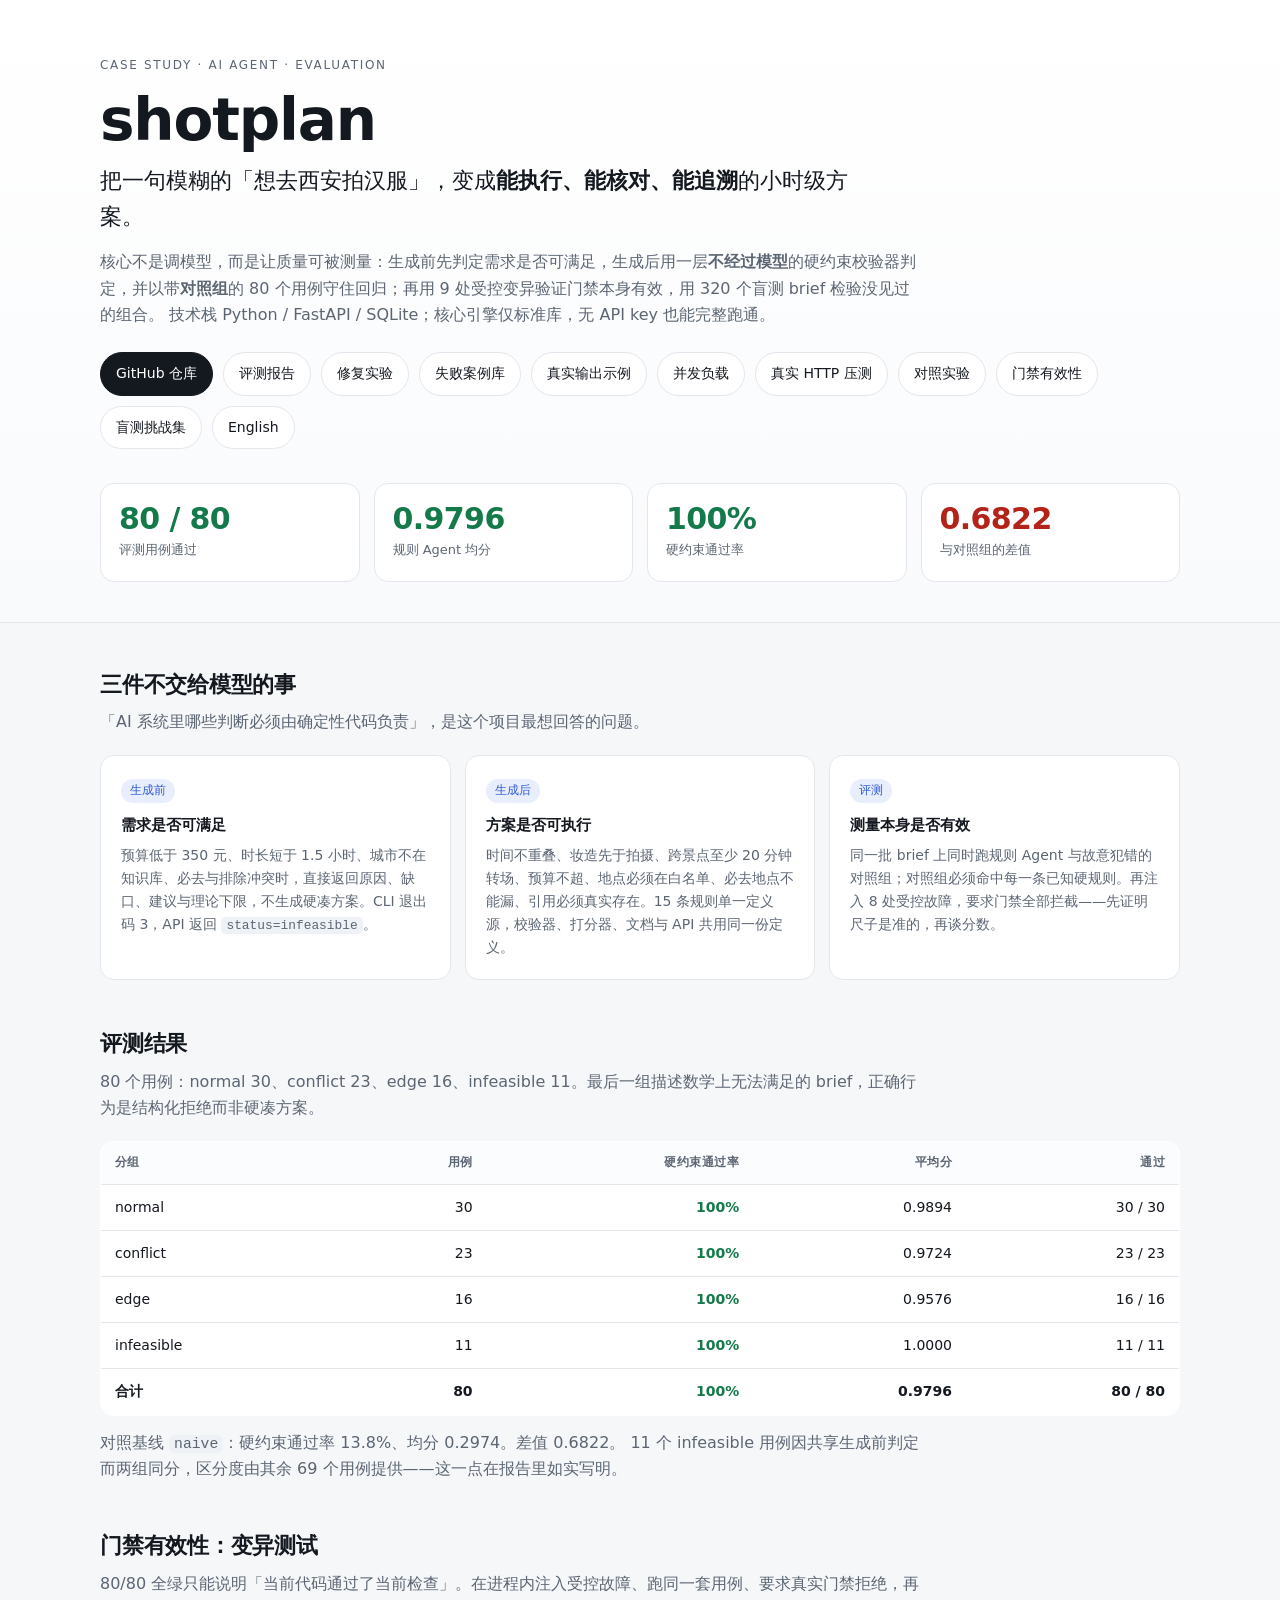
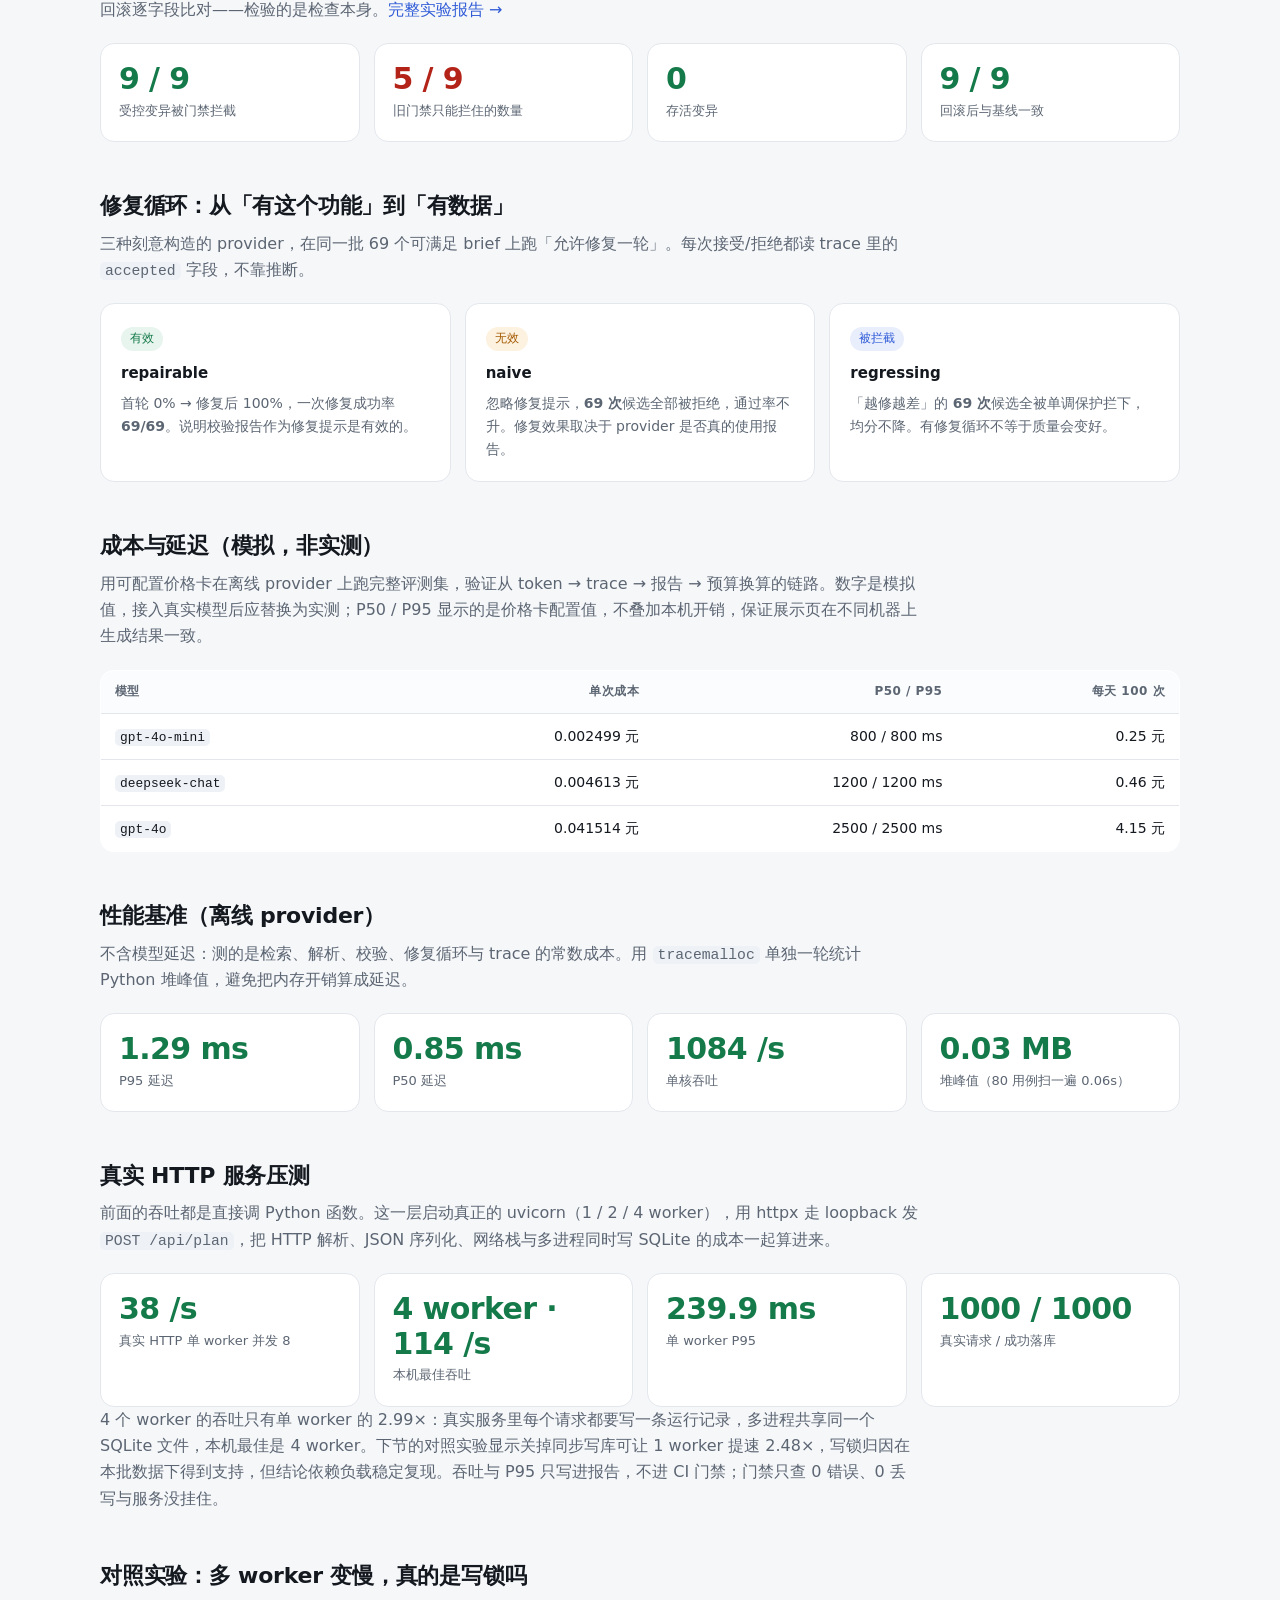
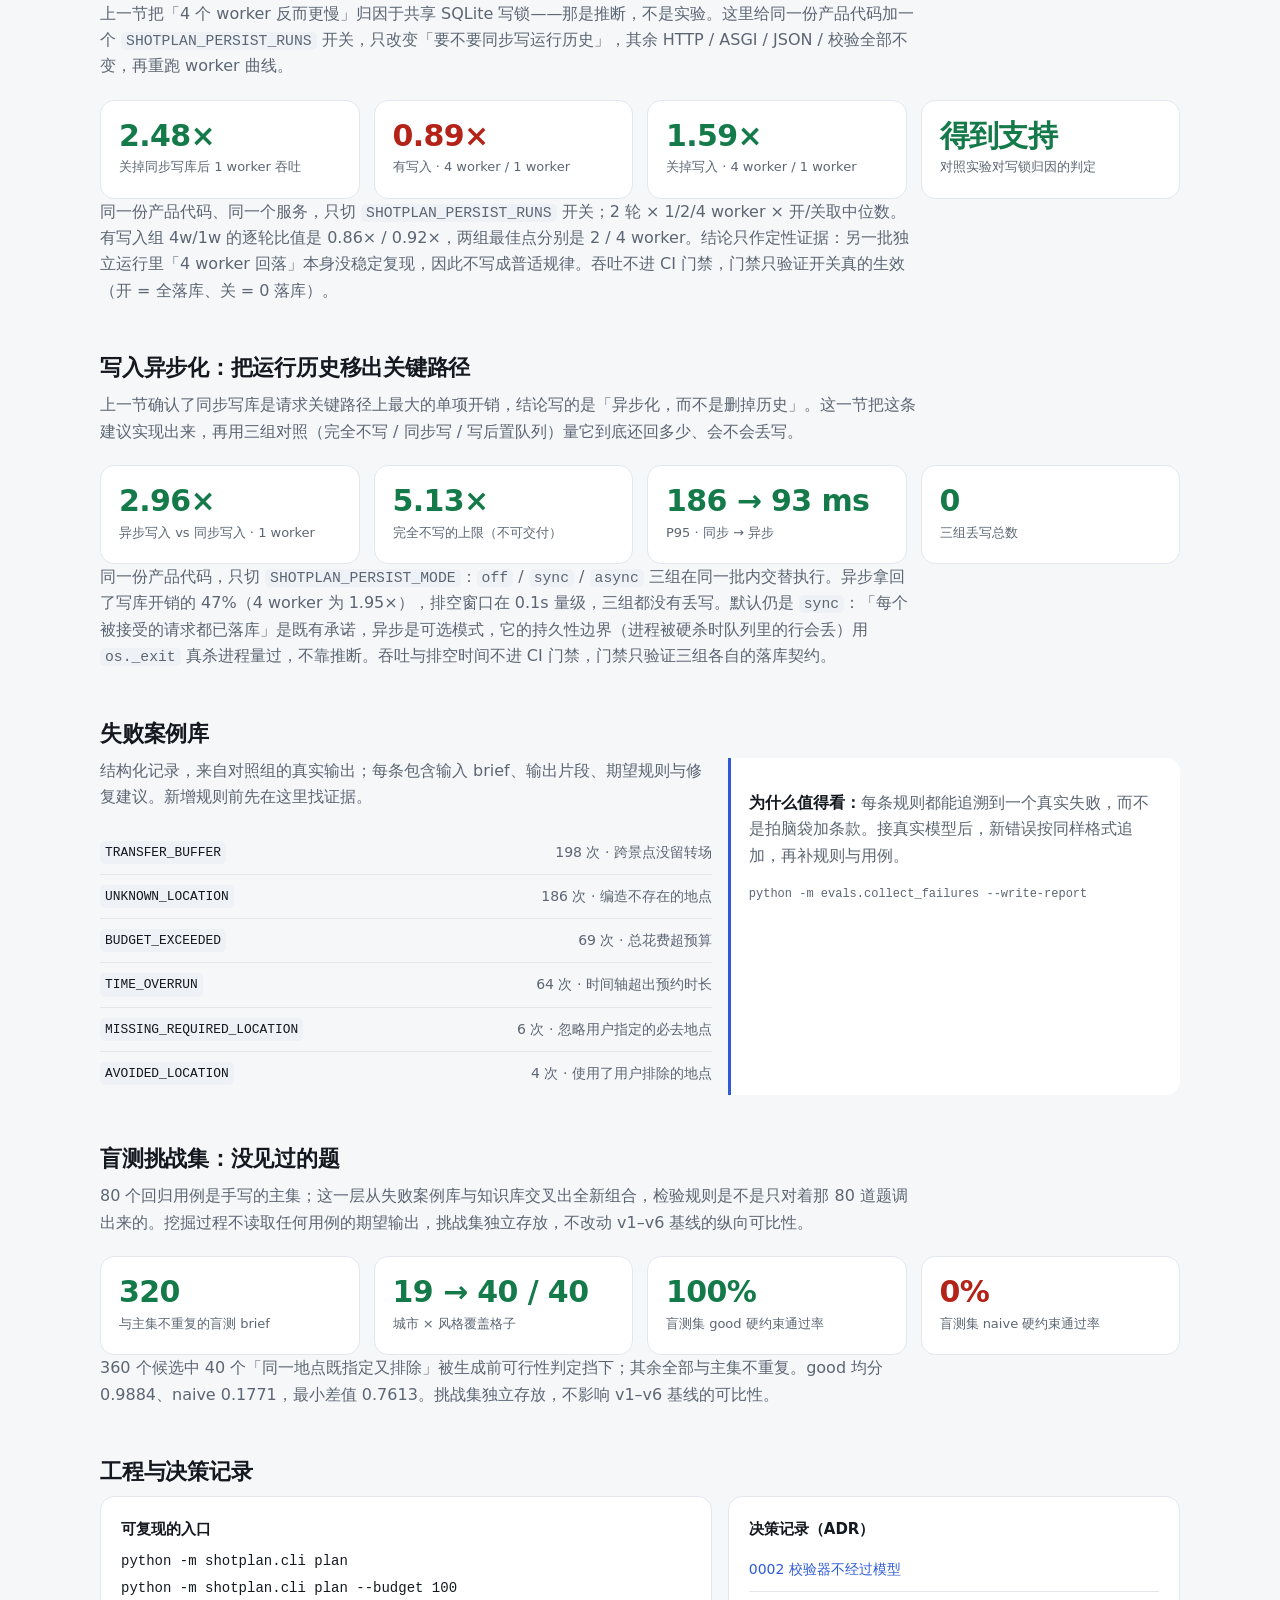
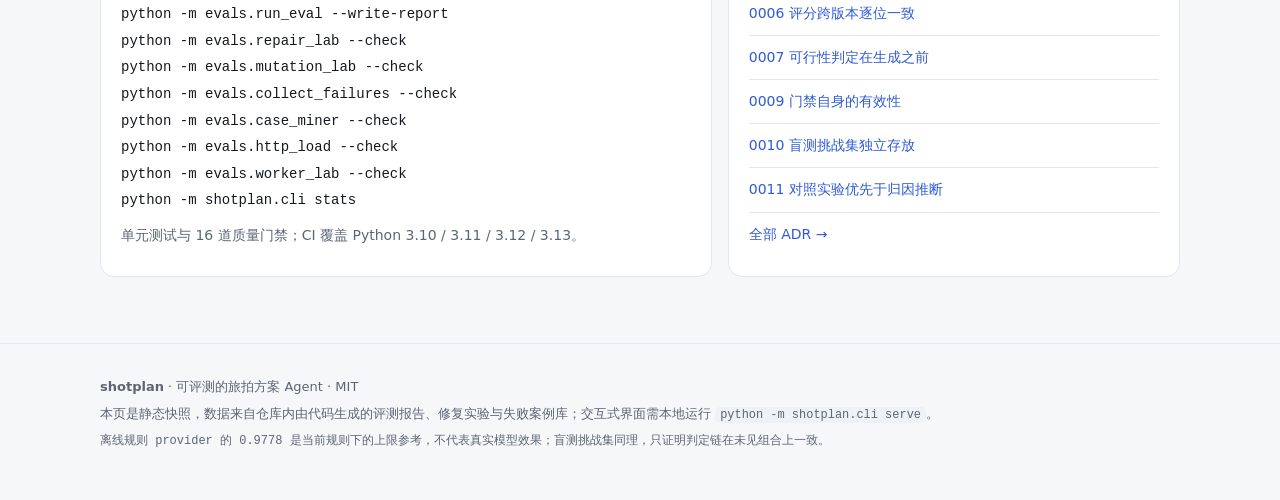
==== commit 195d9be9: "chore: regenerate the showcase page after the score shift E23/E24 changed the challenge and group av" ====
--- a/docs/index.html
+++ b/docs/index.html
@@ -100,7 +100,7 @@
     <h1>shotplan</h1>
     <p class="lede">把一句模糊的「想去西安拍汉服」，变成<strong>能执行、能核对、能追溯</strong>的小时级方案。</p>
     <p class="sub">
-      核心不是调模型，而是让质量可被测量：生成前先判定需求是否可满足，生成后用一层<strong>不经过模型</strong>的硬约束校验器判定，并以带<strong>对照组</strong>的 80 个用例守住回归；再用 8 处受控变异验证门禁本身有效，用 320 个盲测 brief 检验没见过的组合。
+      核心不是调模型，而是让质量可被测量：生成前先判定需求是否可满足，生成后用一层<strong>不经过模型</strong>的硬约束校验器判定，并以带<strong>对照组</strong>的 80 个用例守住回归；再用 9 处受控变异验证门禁本身有效，用 320 个盲测 brief 检验没见过的组合。
       技术栈 Python / FastAPI / SQLite；核心引擎仅标准库，无 API key 也能完整跑通。
     </p>
     <div class="links">
@@ -157,8 +157,8 @@
       </thead>
       <tbody>
         <tr><td>normal</td><td class="num">30</td><td class="num pass">100%</td><td class="num">0.9894</td><td class="num">30 / 30</td></tr>
-        <tr><td>conflict</td><td class="num">23</td><td class="num pass">100%</td><td class="num">0.9725</td><td class="num">23 / 23</td></tr>
-        <tr><td>edge</td><td class="num">16</td><td class="num pass">100%</td><td class="num">0.9577</td><td class="num">16 / 16</td></tr>
+        <tr><td>conflict</td><td class="num">23</td><td class="num pass">100%</td><td class="num">0.9724</td><td class="num">23 / 23</td></tr>
+        <tr><td>edge</td><td class="num">16</td><td class="num pass">100%</td><td class="num">0.9576</td><td class="num">16 / 16</td></tr>
         <tr><td>infeasible</td><td class="num">11</td><td class="num pass">100%</td><td class="num">1.0000</td><td class="num">11 / 11</td></tr>
         <tr><td><strong>合计</strong></td><td class="num"><strong>80</strong></td><td class="num pass"><strong>100%</strong></td><td class="num"><strong>0.9796</strong></td><td class="num"><strong>80 / 80</strong></td></tr>
       </tbody>
@@ -173,10 +173,10 @@
     <h2>门禁有效性：变异测试</h2>
     <p class="section-note">80/80 全绿只能说明「当前代码通过了当前检查」。在进程内注入受控故障、跑同一套用例、要求真实门禁拒绝，再回滚逐字段比对——检验的是检查本身。<a href="https://github.com/zhaozilong6666/shotplan/blob/main/docs/mutation-report.md">完整实验报告 →</a></p>
     <div class="metrics mutation">
-      <div class="metric good"><b>8 / 8</b><span>受控变异被门禁拦截</span></div>
-      <div class="metric bad"><b>4 / 8</b><span>旧门禁只能拦住的数量</span></div>
+      <div class="metric good"><b>9 / 9</b><span>受控变异被门禁拦截</span></div>
+      <div class="metric bad"><b>5 / 9</b><span>旧门禁只能拦住的数量</span></div>
       <div class="metric good"><b>0</b><span>存活变异</span></div>
-      <div class="metric good"><b>8 / 8</b><span>回滚后与基线一致</span></div>
+      <div class="metric good"><b>9 / 9</b><span>回滚后与基线一致</span></div>
     </div>
   </section>
 
@@ -221,10 +221,10 @@
     <h2>性能基准（离线 provider）</h2>
     <p class="section-note">不含模型延迟：测的是检索、解析、校验、修复循环与 trace 的常数成本。用 <code>tracemalloc</code> 单独一轮统计 Python 堆峰值，避免把内存开销算成延迟。</p>
     <div class="metrics perf">
-      <div class="metric good"><b>1.77 ms</b><span>P95 延迟</span></div>
-      <div class="metric good"><b>0.74 ms</b><span>P50 延迟</span></div>
-      <div class="metric good"><b>1121 /s</b><span>单核吞吐</span></div>
-      <div class="metric good"><b>0.04 MB</b><span>堆峰值（80 用例扫一遍 0.07s）</span></div>
+      <div class="metric good"><b>1.29 ms</b><span>P95 延迟</span></div>
+      <div class="metric good"><b>0.85 ms</b><span>P50 延迟</span></div>
+      <div class="metric good"><b>1084 /s</b><span>单核吞吐</span></div>
+      <div class="metric good"><b>0.03 MB</b><span>堆峰值（80 用例扫一遍 0.06s）</span></div>
     </div>
   </section>
 
@@ -232,13 +232,13 @@
     <h2>真实 HTTP 服务压测</h2>
     <p class="section-note">前面的吞吐都是直接调 Python 函数。这一层启动真正的 uvicorn（1 / 2 / 4 worker），用 httpx 走 loopback 发 <code>POST /api/plan</code>，把 HTTP 解析、JSON 序列化、网络栈与多进程同时写 SQLite 的成本一起算进来。</p>
     <div class="metrics http-load">
-      <div class="metric good"><b>251 /s</b><span>真实 HTTP 单 worker 并发 8</span></div>
-      <div class="metric good"><b>2 worker · 280 /s</b><span>本机最佳吞吐</span></div>
-      <div class="metric good"><b>39.9 ms</b><span>单 worker P95</span></div>
+      <div class="metric good"><b>38 /s</b><span>真实 HTTP 单 worker 并发 8</span></div>
+      <div class="metric good"><b>4 worker · 114 /s</b><span>本机最佳吞吐</span></div>
+      <div class="metric good"><b>239.9 ms</b><span>单 worker P95</span></div>
       <div class="metric good"><b>1000 / 1000</b><span>真实请求 / 成功落库</span></div>
     </div>
     <p class="section-note http-note">
-      4 个 worker 的吞吐只有单 worker 的 0.52×：真实服务里每个请求都要写一条运行记录，多进程共享同一个 SQLite 文件，本机最佳是 2 worker。下节的对照实验显示关掉同步写库可让 1 worker 提速 2.48×，写锁归因在本批数据下得到支持，但结论依赖负载稳定复现。吞吐与 P95 只写进报告，不进 CI 门禁；门禁只查 0 错误、0 丢写与服务没挂住。
+      4 个 worker 的吞吐只有单 worker 的 2.99×：真实服务里每个请求都要写一条运行记录，多进程共享同一个 SQLite 文件，本机最佳是 4 worker。下节的对照实验显示关掉同步写库可让 1 worker 提速 2.48×，写锁归因在本批数据下得到支持，但结论依赖负载稳定复现。吞吐与 P95 只写进报告，不进 CI 门禁；门禁只查 0 错误、0 丢写与服务没挂住。
     </p>
   </section>
 
@@ -301,7 +301,7 @@
       <div class="metric bad"><b>0%</b><span>盲测集 naive 硬约束通过率</span></div>
     </div>
     <p class="section-note challenge-note">
-      360 个候选中 40 个「同一地点既指定又排除」被生成前可行性判定挡下；其余全部与主集不重复。good 均分 0.9885、naive 0.1771，最小差值 0.7625。挑战集独立存放，不影响 v1–v6 基线的可比性。
+      360 个候选中 40 个「同一地点既指定又排除」被生成前可行性判定挡下；其余全部与主集不重复。good 均分 0.9884、naive 0.1771，最小差值 0.7613。挑战集独立存放，不影响 v1–v6 基线的可比性。
     </p>
   </section>
 
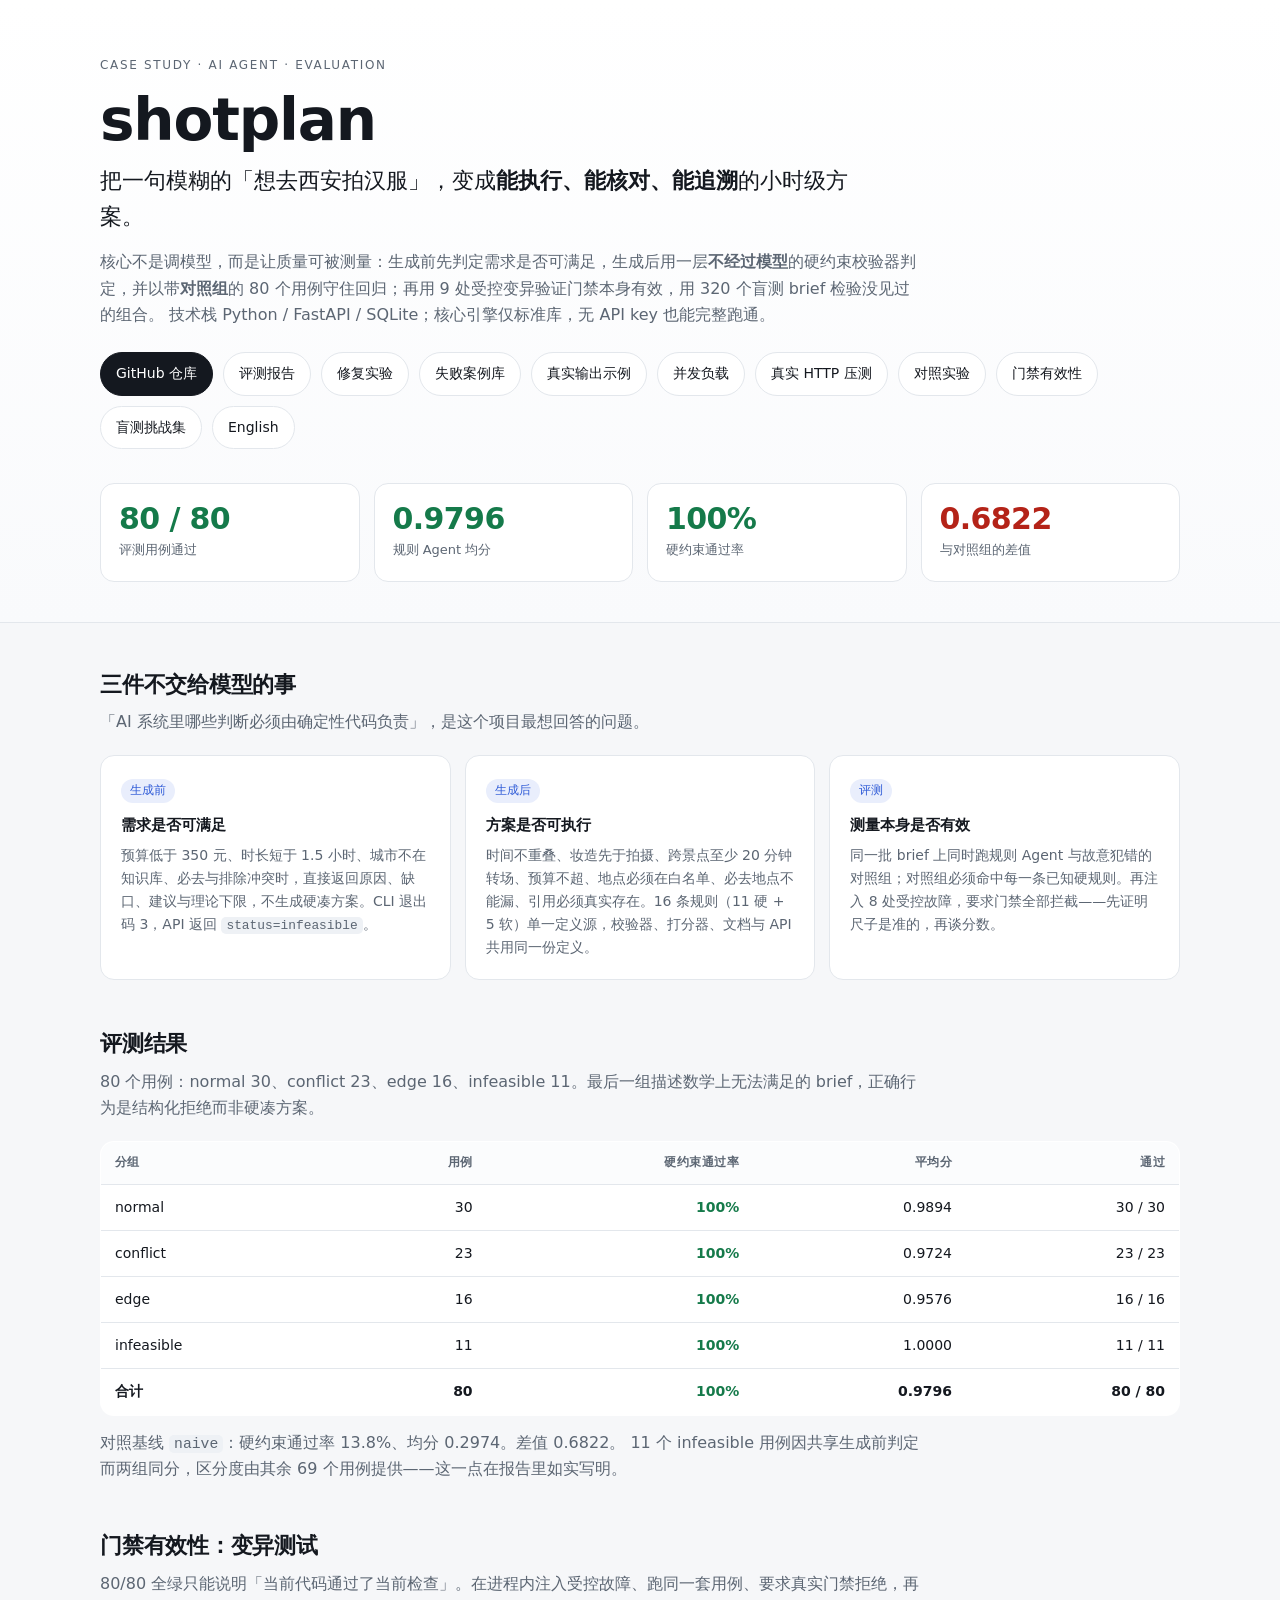
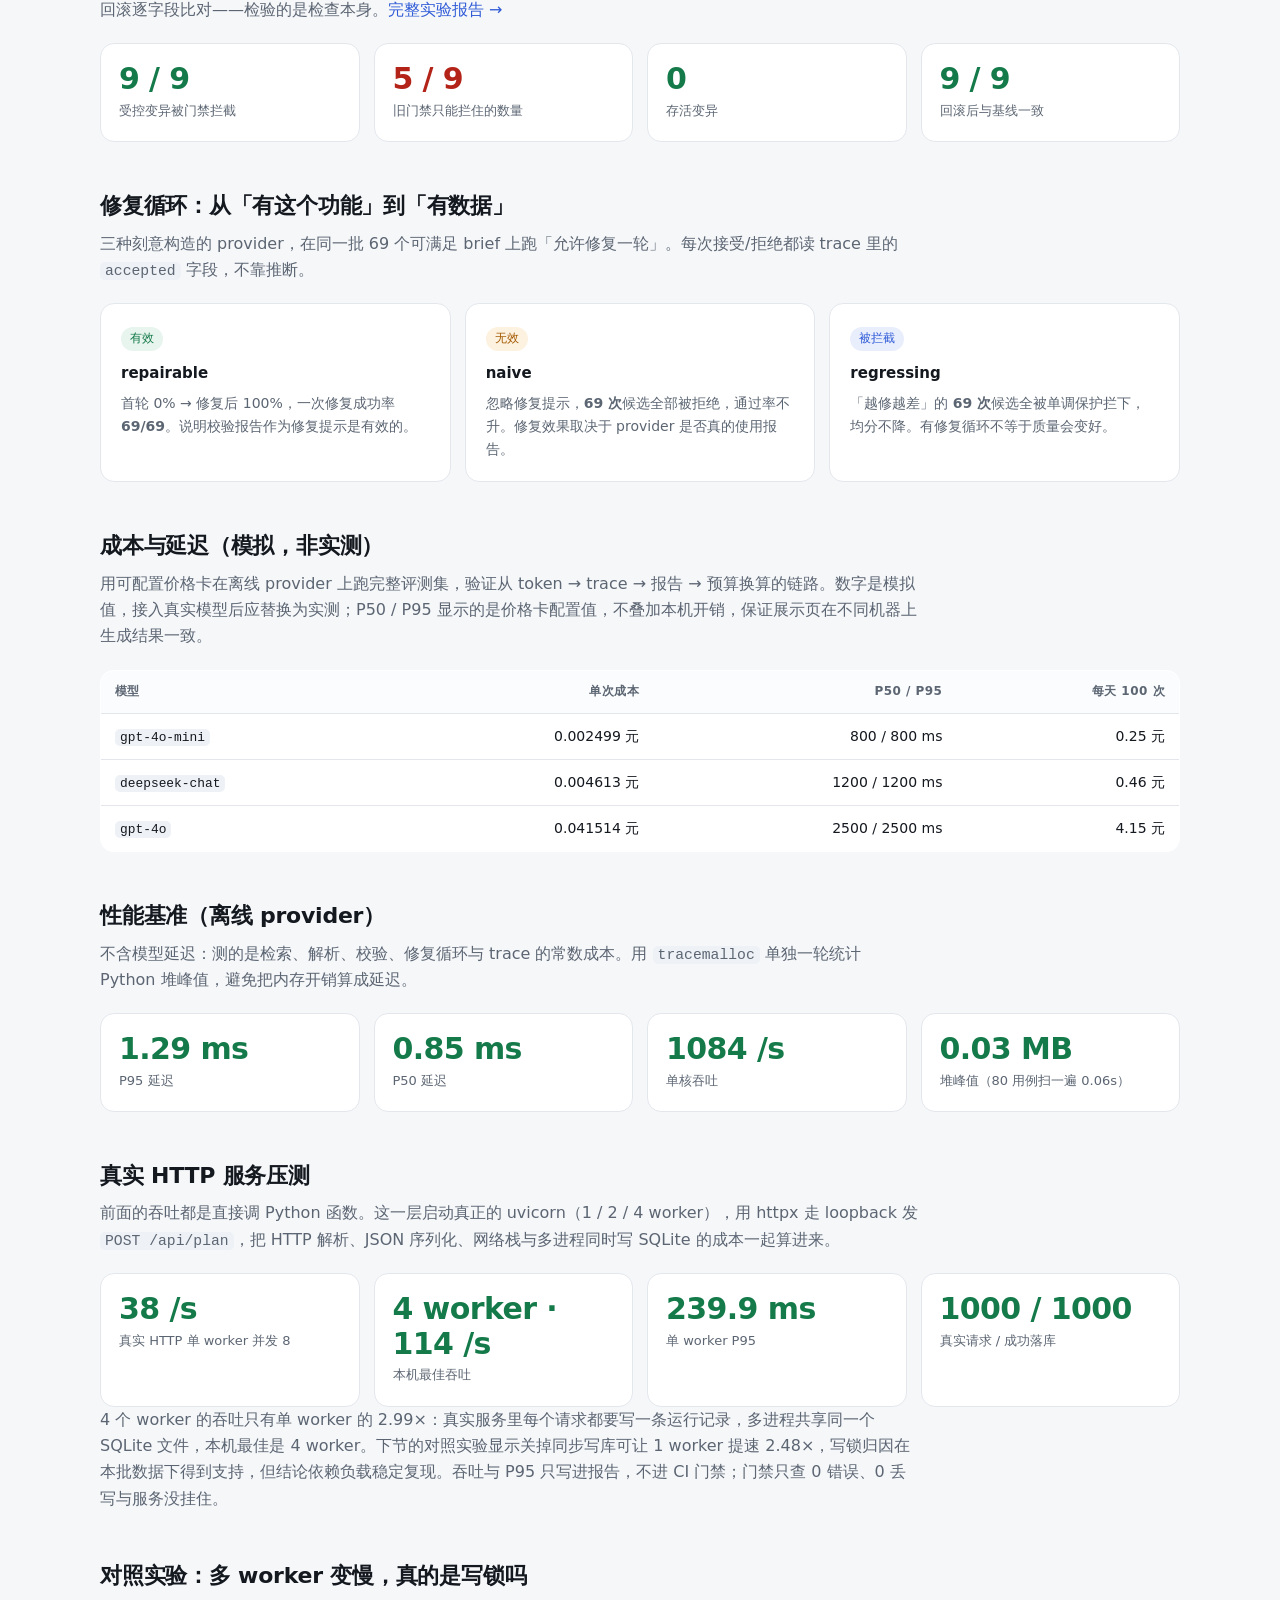
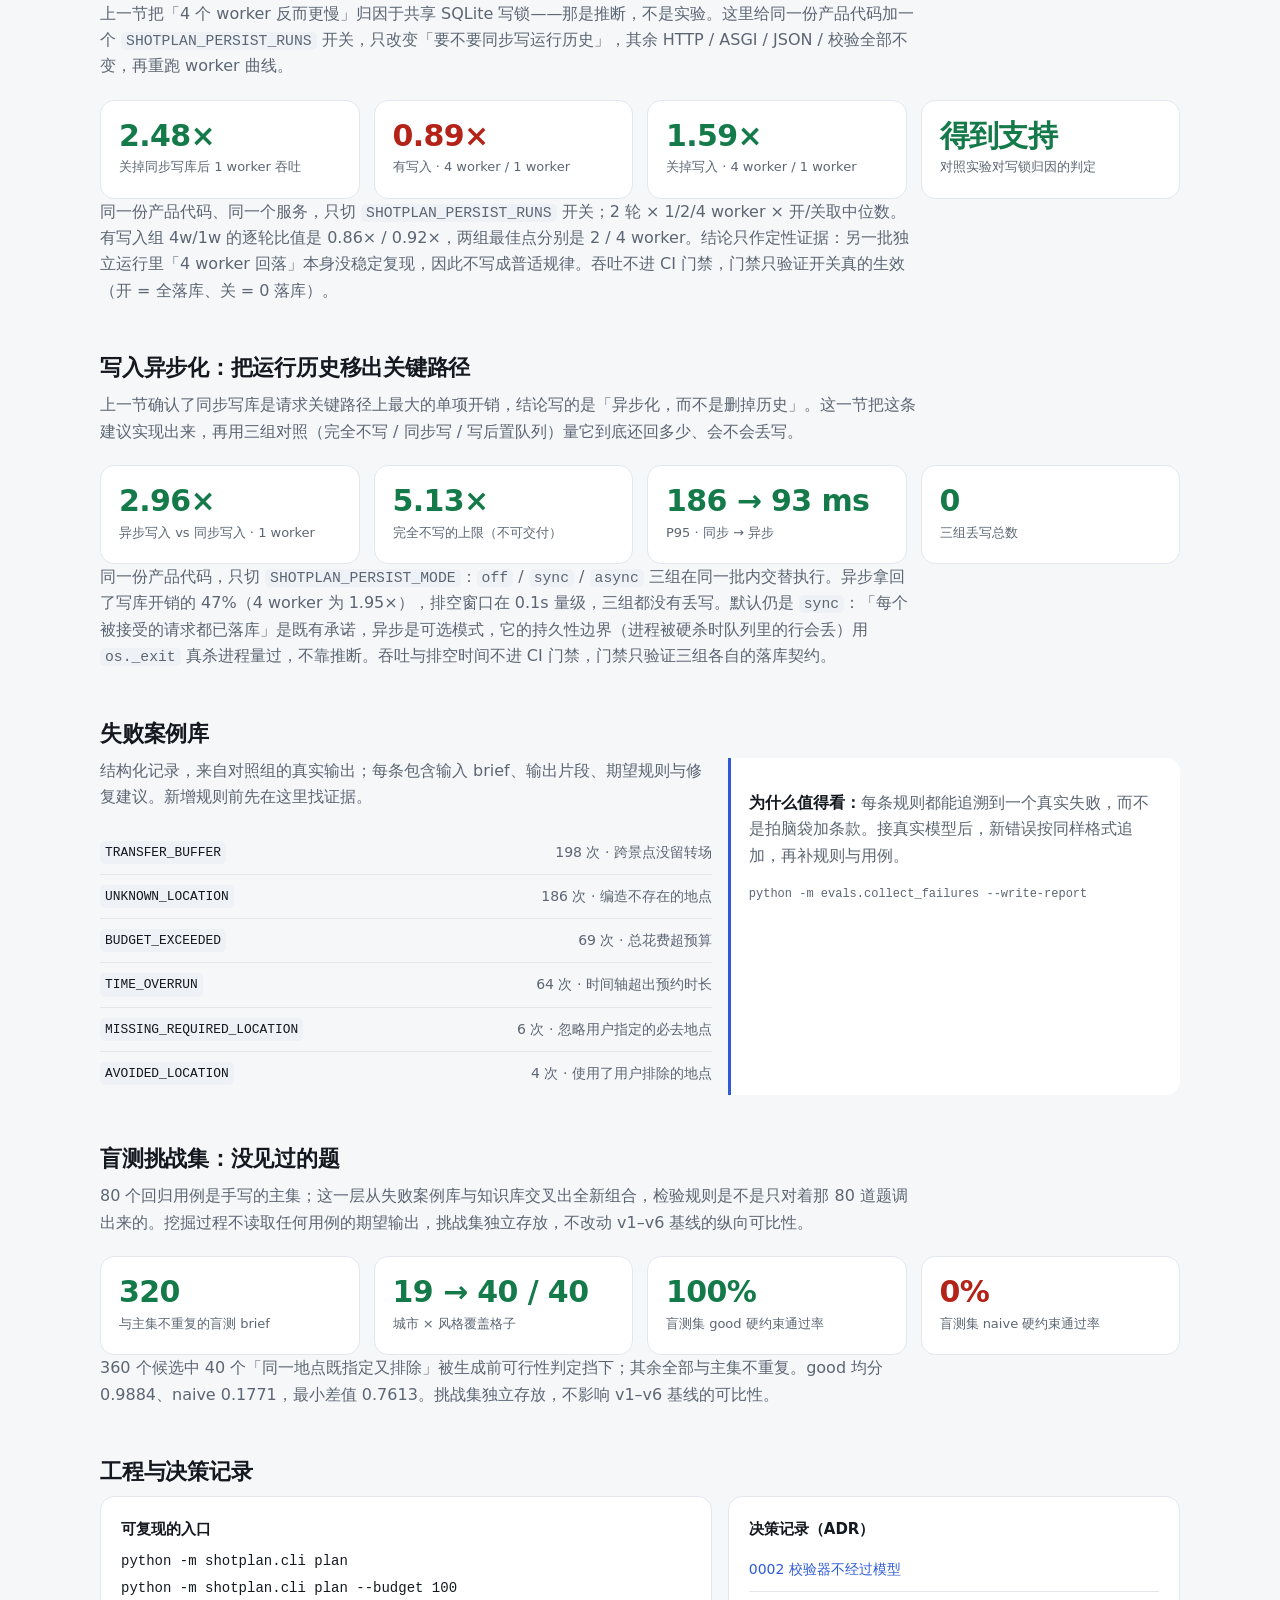
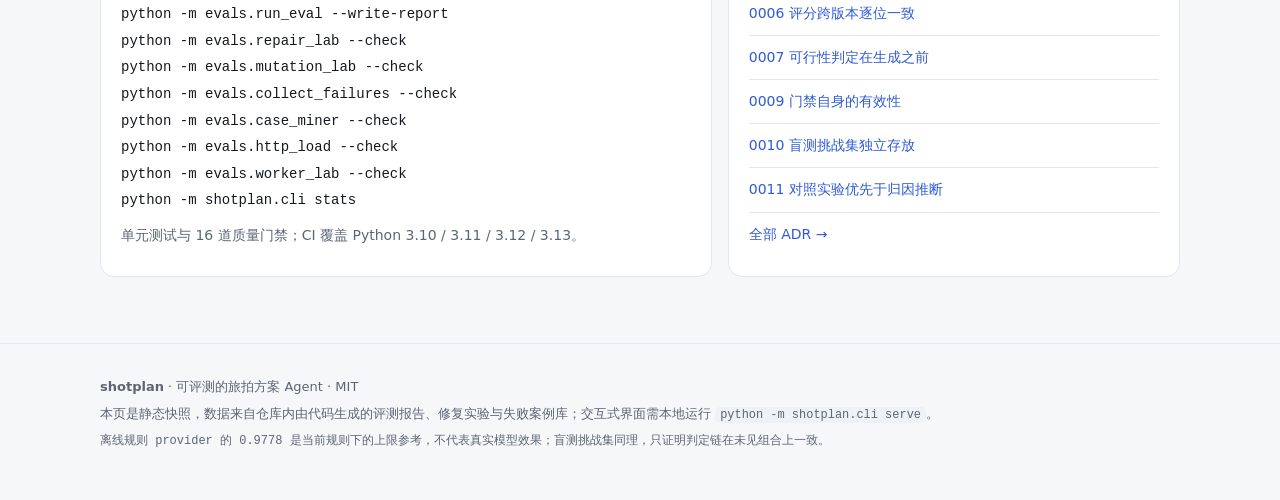
==== commit ffa8b6f8: "docs: the showcase page still said 15 rules The static card is not one of the generated data blocks," ====
--- a/docs/index.html
+++ b/docs/index.html
@@ -138,7 +138,7 @@
       <div class="card">
         <span class="tag">生成后</span>
         <h3>方案是否可执行</h3>
-        <p>时间不重叠、妆造先于拍摄、跨景点至少 20 分钟转场、预算不超、地点必须在白名单、必去地点不能漏、引用必须真实存在。15 条规则单一定义源，校验器、打分器、文档与 API 共用同一份定义。</p>
+        <p>时间不重叠、妆造先于拍摄、跨景点至少 20 分钟转场、预算不超、地点必须在白名单、必去地点不能漏、引用必须真实存在。16 条规则（11 硬 + 5 软）单一定义源，校验器、打分器、文档与 API 共用同一份定义。</p>
       </div>
       <div class="card">
         <span class="tag">评测</span>
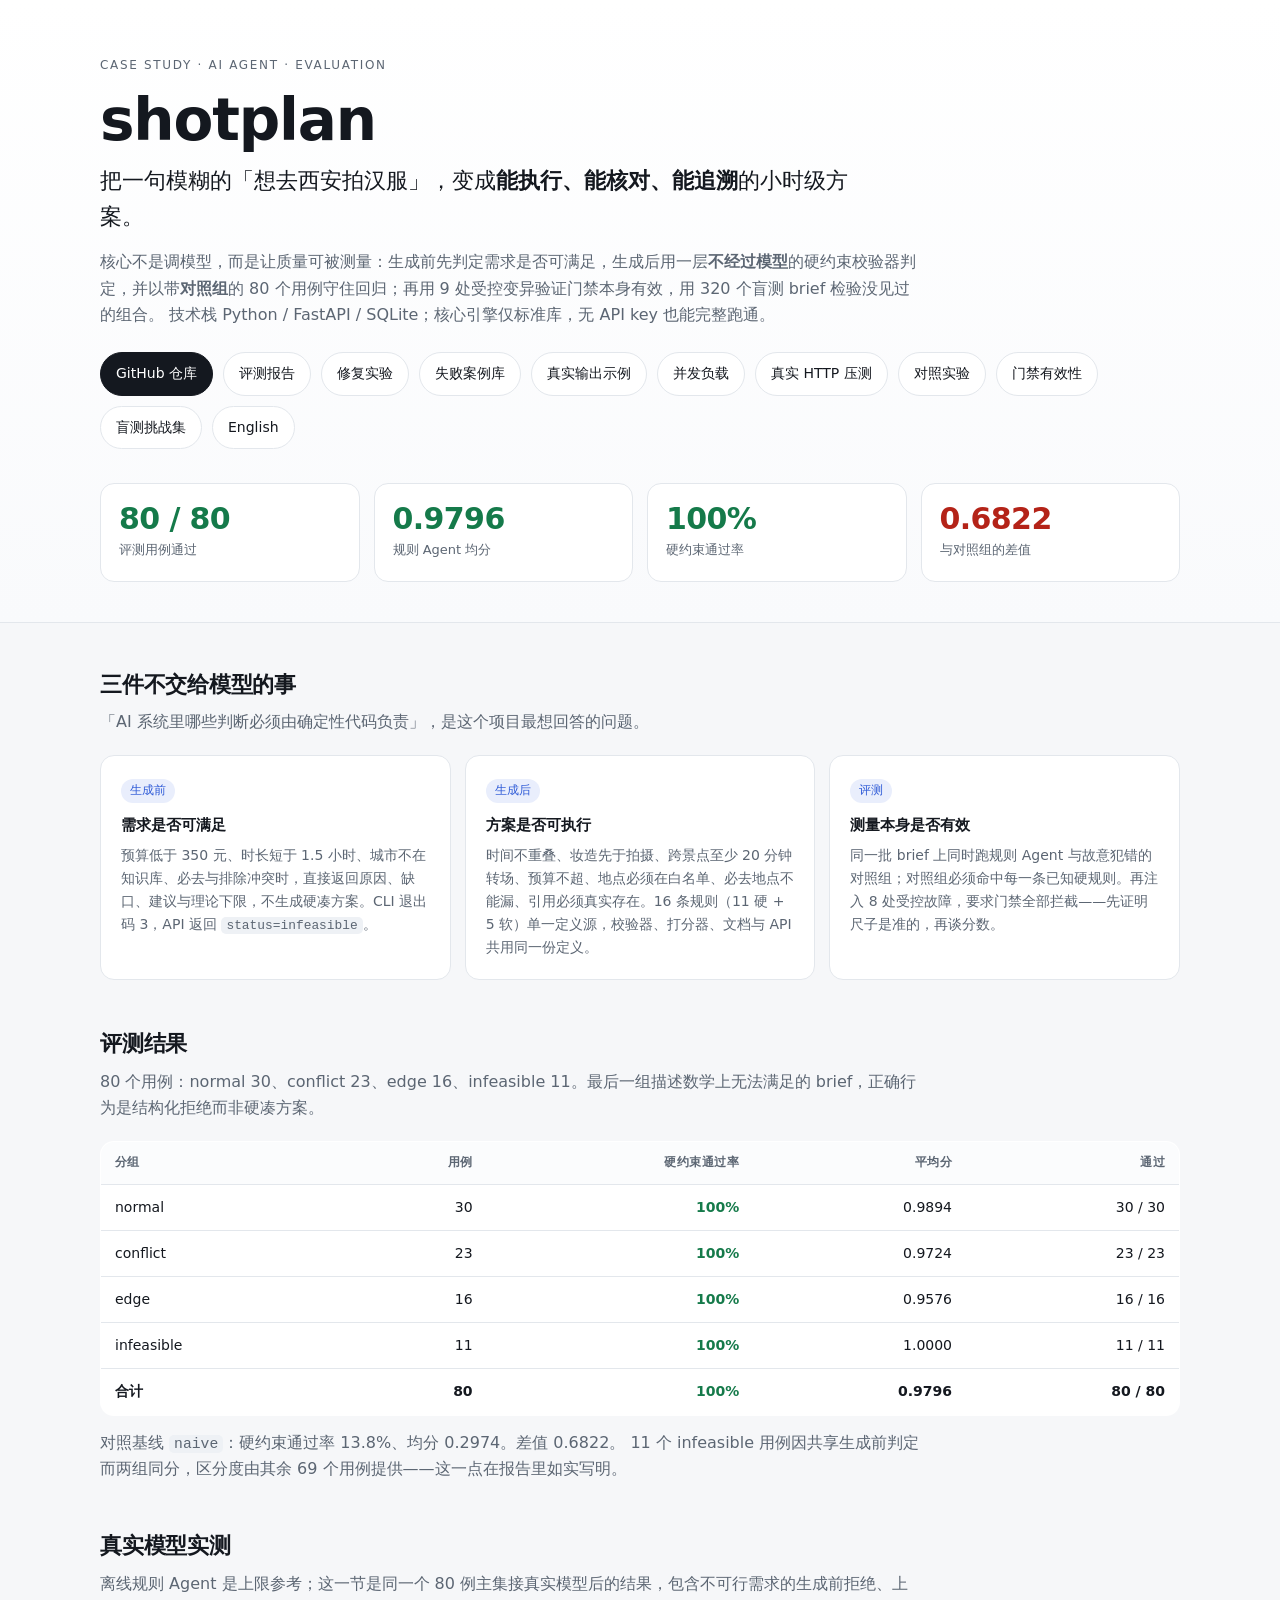
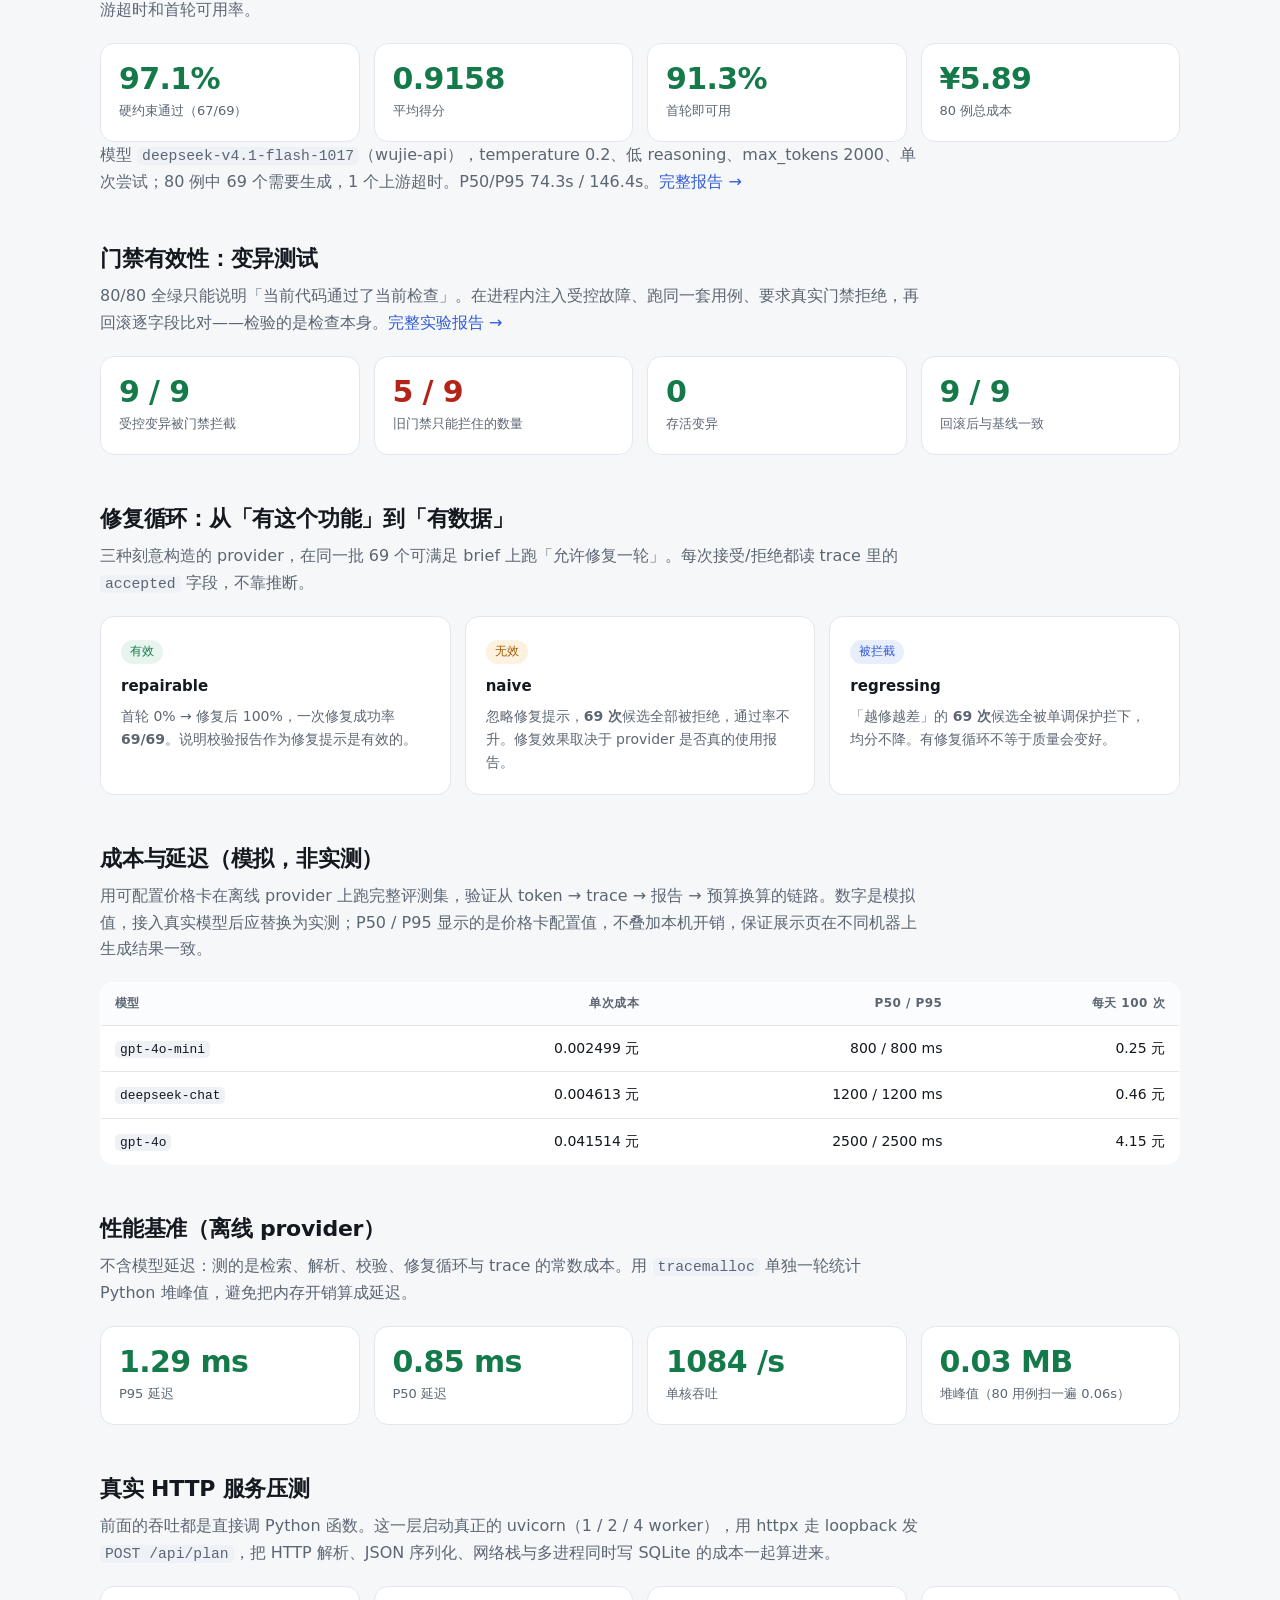
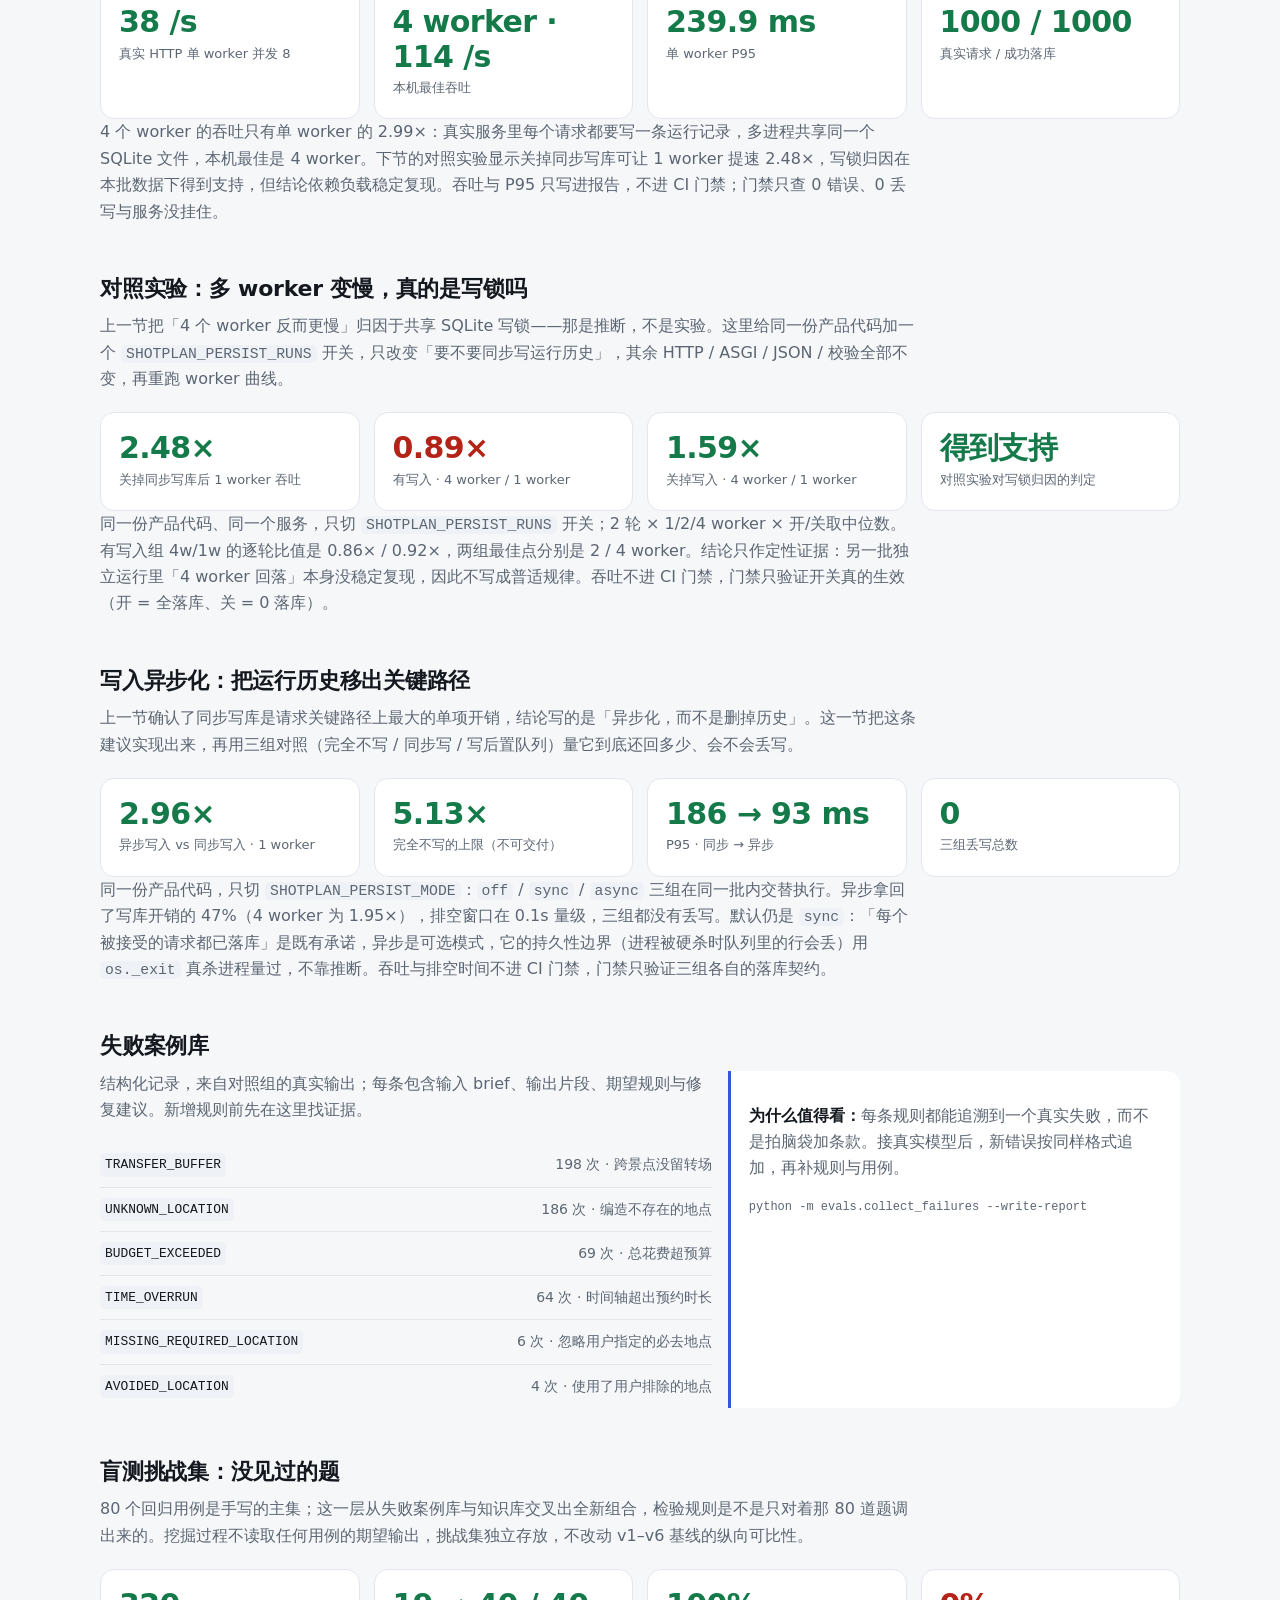
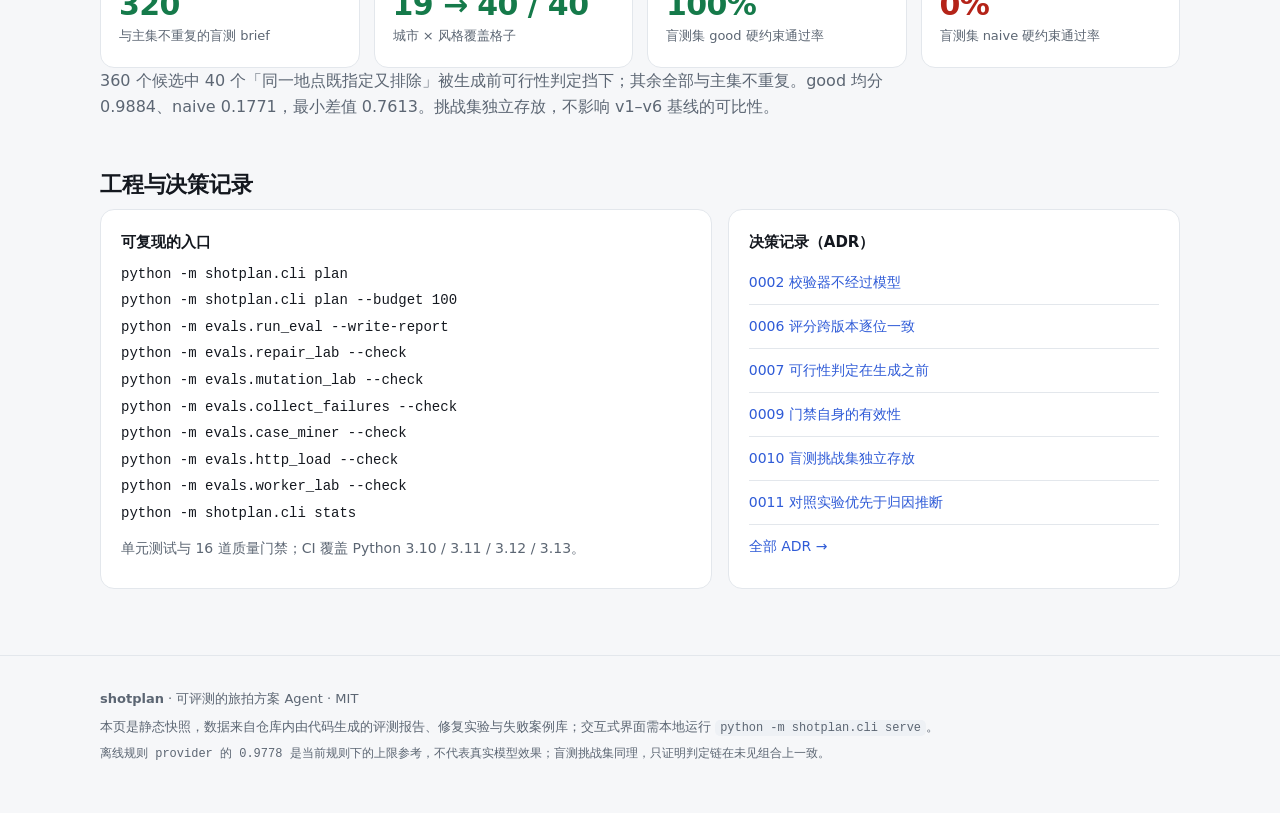
==== commit 897de73a: "feat: 展示页与 README 接入真实模型结果" ====
--- a/docs/index.html
+++ b/docs/index.html
@@ -170,6 +170,18 @@
   </section>
 
   <section>
+    <h2>真实模型实测</h2>
+    <p class="section-note">离线规则 Agent 是上限参考；这一节是同一个 80 例主集接真实模型后的结果，包含不可行需求的生成前拒绝、上游超时和首轮可用率。</p>
+    <div class="metrics real-model">
+      <div class="metric good"><b>97.1%</b><span>硬约束通过（67/69）</span></div>
+      <div class="metric good"><b>0.9158</b><span>平均得分</span></div>
+      <div class="metric good"><b>91.3%</b><span>首轮即可用</span></div>
+      <div class="metric good"><b>¥5.89</b><span>80 例总成本</span></div>
+    </div>
+    <p class="section-note real-model-note">模型 <code>deepseek-v4.1-flash-1017</code>（wujie-api），temperature 0.2、低 reasoning、max_tokens 2000、单次尝试；80 例中 69 个需要生成，1 个上游超时。P50/P95 74.3s / 146.4s。<a href="https://github.com/zhaozilong6666/shotplan/blob/main/docs/real-model-full-2026-11-27.md">完整报告 →</a></p>
+  </section>
+
+  <section>
     <h2>门禁有效性：变异测试</h2>
     <p class="section-note">80/80 全绿只能说明「当前代码通过了当前检查」。在进程内注入受控故障、跑同一套用例、要求真实门禁拒绝，再回滚逐字段比对——检验的是检查本身。<a href="https://github.com/zhaozilong6666/shotplan/blob/main/docs/mutation-report.md">完整实验报告 →</a></p>
     <div class="metrics mutation">
